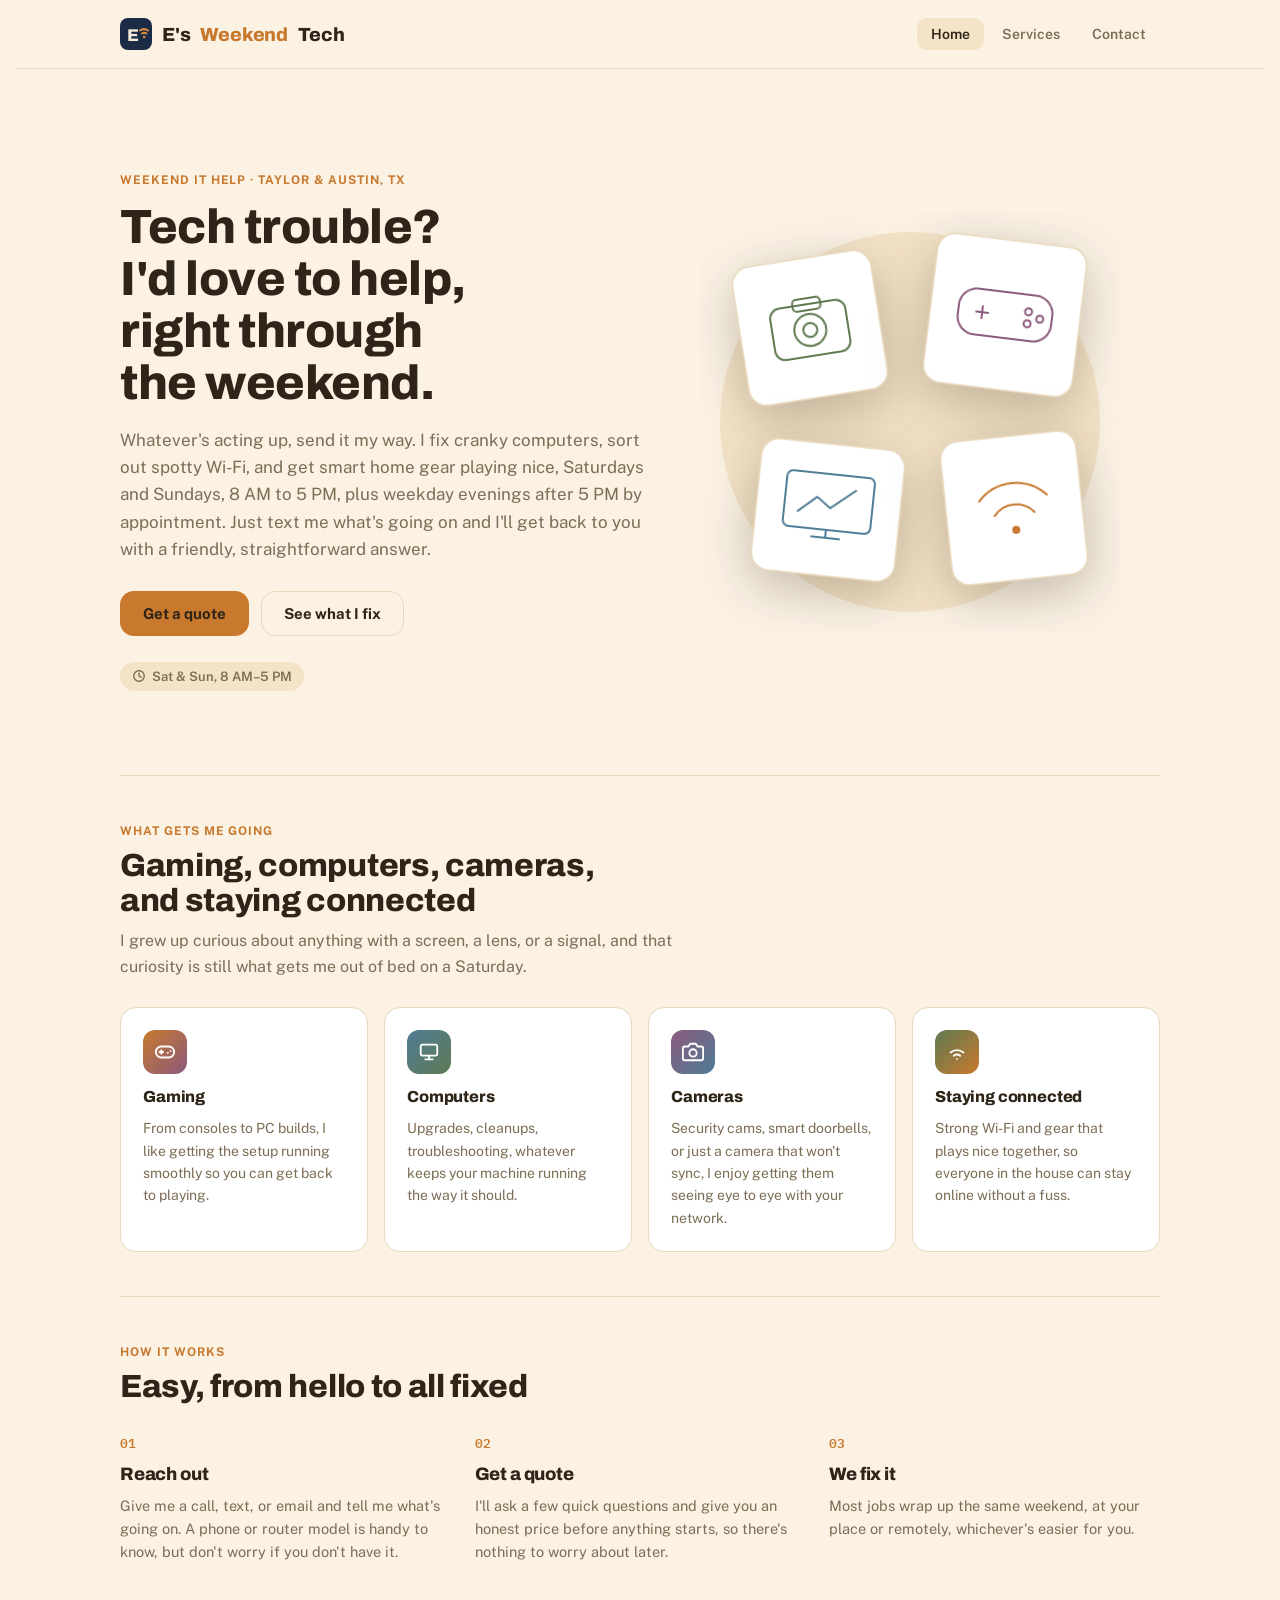
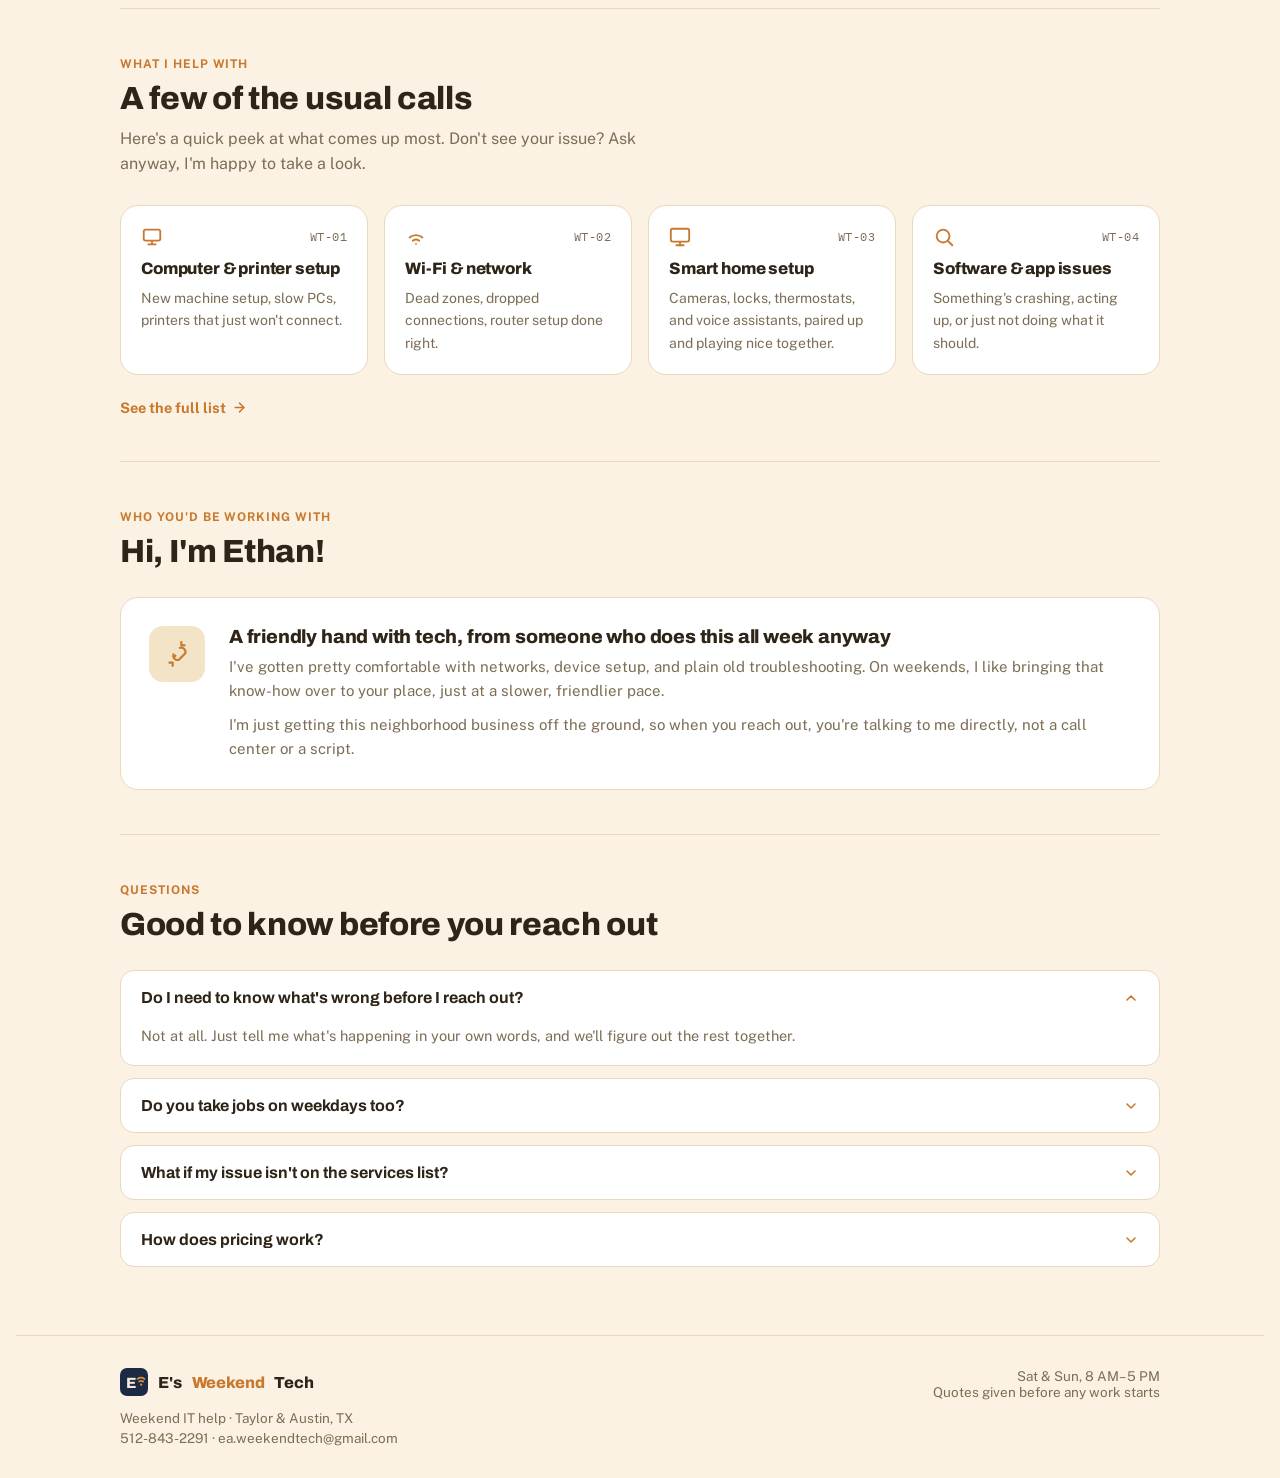
==== index.html @ 9cf2a17d "Add weekday evening by-appointment hours and new clients note Co-Authored-By: Claude Sonnet 5.5 <nor" ====
<!doctype html>
<html lang="en">
<head>
<meta charset="utf-8">
<meta name="viewport" content="width=device-width, initial-scale=1">
<title>E's Weekend Tech | Friendly Weekend IT Help in Taylor &amp; Austin, TX</title>
<meta name="description" content="Friendly, weekend-only help with computers, Wi-Fi, and smart home gear around Taylor and Austin, TX. Call or text 512-843-2291.">
<link rel="stylesheet" href="https://fonts.googleapis.com/css2?family=Archivo:wght@700;800&family=Public+Sans:wght@400;500;600;700&family=IBM+Plex+Mono:wght@500;600&display=swap">
<link rel="stylesheet" href="style.css">
</head>
<body>

<header class="site">
  <div class="wrap nav-row">
    <a class="wordmark" href="index.html"><span class="logo-mark" aria-hidden="true"><svg viewBox="0 0 32 32" xmlns="http://www.w3.org/2000/svg" aria-hidden="true"><rect width="32" height="32" rx="8" fill="#1C2B45"/><text x="7" y="23" font-family="Archivo, sans-serif" font-weight="800" font-size="17" fill="#F3E9D8">E</text><path d="M20 12.5a7 7 0 0 1 8 0" stroke="#D98B3F" stroke-width="2" fill="none" stroke-linecap="round"/><path d="M22 15.5a4 4 0 0 1 4.5 0" stroke="#D98B3F" stroke-width="2" fill="none" stroke-linecap="round"/><circle cx="24.2" cy="19" r="1.3" fill="#D98B3F"/></svg></span>E's <span>Weekend</span> Tech</a>
    <nav class="links">
      <a href="index.html" aria-current="page">Home</a>
      <a href="services.html">Services</a>
      <a href="contact.html">Contact</a>
    </nav>
  </div>
</header>

<main class="wrap">

  <section>
    <div class="hero-grid">
      <div class="hero reveal is-visible">
        <div class="eyebrow">Weekend IT help &middot; Taylor &amp; Austin, TX</div>
        <h1>Tech trouble? I'd love to help, right through the weekend.</h1>
        <p class="sub">Whatever's acting up, send it my way. I fix cranky computers, sort out spotty Wi-Fi, and get smart home gear playing nice, Saturdays and Sundays, 8 AM to 5 PM, plus weekday evenings after 5 PM by appointment. Just text me what's going on and I'll get back to you with a friendly, straightforward answer.</p>
        <div class="cta-row">
          <a class="btn btn-primary" href="contact.html">Get a quote</a>
          <a class="btn btn-ghost" href="services.html">See what I fix</a>
        </div>
        <div class="badge-row">
          
          <span class="badge">
            <svg width="14" height="14" viewBox="0 0 24 24" fill="none" stroke="currentColor" stroke-width="2.4" stroke-linecap="round" stroke-linejoin="round" aria-hidden="true"><circle cx="12" cy="12" r="9"/><polyline points="12 7 12 12 15.5 14"/></svg>
            Sat &amp; Sun, 8 AM&ndash;5 PM
          </span>
        </div>
      </div>

      <div class="hero-visual reveal is-visible" aria-hidden="true">
        <svg viewBox="0 0 420 420" fill="none" xmlns="http://www.w3.org/2000/svg">
          <circle cx="210" cy="210" r="190" fill="var(--surface-2)" />

          <g class="hero-card" transform="translate(40,46) rotate(-9 70 70)">
            <rect class="plate" x="0" y="0" width="140" height="140" rx="18" />
            <g class="glyph" transform="translate(32,40)" style="stroke: var(--accent-2);">
              <rect x="0" y="6" width="76" height="52" rx="10"/>
              <rect x="24" y="0" width="28" height="12" rx="4"/>
              <circle cx="38" cy="32" r="16"/>
              <circle cx="38" cy="32" r="7"/>
            </g>
          </g>

          <g class="hero-card" transform="translate(230,28) rotate(7 75 75)">
            <rect class="plate" x="0" y="0" width="150" height="150" rx="18" />
            <g class="glyph" transform="translate(28,52)" style="stroke: var(--plum);">
              <path d="M18 0h58a18 18 0 0 1 18 18v10a18 18 0 0 1-18 18H18A18 18 0 0 1 0 28V18A18 18 0 0 1 18 0z"/>
              <line x1="18" y1="23" x2="30" y2="23"/>
              <line x1="24" y1="17" x2="24" y2="29"/>
              <circle cx="70" cy="17" r="3.5"/>
              <circle cx="70" cy="29" r="3.5"/>
              <circle cx="82" cy="23" r="3.5"/>
            </g>
          </g>

          <g class="hero-card" transform="translate(56,232) rotate(6 72 66)">
            <rect class="plate" x="0" y="0" width="144" height="132" rx="18" />
            <g class="glyph" transform="translate(28,30)" style="stroke: var(--blue);">
              <rect x="0" y="0" width="88" height="56" rx="6"/>
              <line x1="30" y1="64" x2="58" y2="64"/>
              <line x1="44" y1="56" x2="44" y2="64"/>
              <polyline points="14 40 32 24 46 34 70 14"/>
            </g>
          </g>

          <g class="hero-card" transform="translate(246,224) rotate(-6 68 72)">
            <rect class="plate" x="0" y="0" width="136" height="144" rx="18" />
            <g class="glyph" transform="translate(34,44)" style="stroke: var(--accent);">
              <path d="M0 18a46 46 0 0 1 68 0"/>
              <path d="M14 34a26 26 0 0 1 40 0"/>
              <circle cx="34" cy="50" r="4" fill="var(--accent)" stroke="none"/>
            </g>
          </g>
        </svg>
      </div>
    </div>
  </section>

  <section class="band" aria-labelledby="interests-heading">
    <div class="section-head reveal">
      <div class="eyebrow">What gets me going</div>
      <h2 id="interests-heading">Gaming, computers, cameras, and staying connected</h2>
      <p>I grew up curious about anything with a screen, a lens, or a signal, and that curiosity is still what gets me out of bed on a Saturday.</p>
    </div>
    <div class="interest-tiles reveal-group">
      <div class="interest-tile tile-gaming reveal">
        <div class="interest-icon">
          <svg viewBox="0 0 24 24" fill="none" stroke="currentColor" stroke-width="2" stroke-linecap="round" stroke-linejoin="round" aria-hidden="true"><path d="M6 12h4"/><path d="M8 10v4"/><path d="M15 13h.01"/><path d="M18 11h.01"/><rect x="2" y="6" width="20" height="12" rx="6"/></svg>
        </div>
        <h3>Gaming</h3>
        <p>From consoles to PC builds, I like getting the setup running smoothly so you can get back to playing.</p>
      </div>
      <div class="interest-tile tile-computers reveal">
        <div class="interest-icon">
          <svg viewBox="0 0 24 24" fill="none" stroke="currentColor" stroke-width="2" stroke-linecap="round" stroke-linejoin="round" aria-hidden="true"><rect x="3" y="4" width="18" height="12" rx="2"/><line x1="8" y1="20" x2="16" y2="20"/><line x1="12" y1="16" x2="12" y2="20"/></svg>
        </div>
        <h3>Computers</h3>
        <p>Upgrades, cleanups, troubleshooting, whatever keeps your machine running the way it should.</p>
      </div>
      <div class="interest-tile tile-cameras reveal">
        <div class="interest-icon">
          <svg viewBox="0 0 24 24" fill="none" stroke="currentColor" stroke-width="2" stroke-linecap="round" stroke-linejoin="round" aria-hidden="true"><path d="M23 19a2 2 0 0 1-2 2H3a2 2 0 0 1-2-2V8a2 2 0 0 1 2-2h4l2-3h6l2 3h4a2 2 0 0 1 2 2z"/><circle cx="12" cy="13" r="4"/></svg>
        </div>
        <h3>Cameras</h3>
        <p>Security cams, smart doorbells, or just a camera that won't sync, I enjoy getting them seeing eye to eye with your network.</p>
      </div>
      <div class="interest-tile tile-connected reveal">
        <div class="interest-icon">
          <svg viewBox="0 0 24 24" fill="none" stroke="currentColor" stroke-width="2" stroke-linecap="round" stroke-linejoin="round" aria-hidden="true"><path d="M5 12.5a11 11 0 0 1 14 0"/><path d="M8.5 16a6 6 0 0 1 7 0"/><line x1="12" y1="19.5" x2="12" y2="19.51"/></svg>
        </div>
        <h3>Staying connected</h3>
        <p>Strong Wi-Fi and gear that plays nice together, so everyone in the house can stay online without a fuss.</p>
      </div>
    </div>
  </section>

  <section class="band" aria-labelledby="how-heading">
    <div class="section-head reveal">
      <div class="eyebrow">How it works</div>
      <h2 id="how-heading">Easy, from hello to all fixed</h2>
    </div>
    <div class="steps reveal-group">
      <div class="step reveal">
        <div class="num">01</div>
        <h3>Reach out</h3>
        <p>Give me a call, text, or email and tell me what's going on. A phone or router model is handy to know, but don't worry if you don't have it.</p>
      </div>
      <div class="step reveal">
        <div class="num">02</div>
        <h3>Get a quote</h3>
        <p>I'll ask a few quick questions and give you an honest price before anything starts, so there's nothing to worry about later.</p>
      </div>
      <div class="step reveal">
        <div class="num">03</div>
        <h3>We fix it</h3>
        <p>Most jobs wrap up the same weekend, at your place or remotely, whichever's easier for you.</p>
      </div>
    </div>
  </section>

  <section class="band" aria-labelledby="preview-heading">
    <div class="section-head reveal">
      <div class="eyebrow">What I help with</div>
      <h2 id="preview-heading">A few of the usual calls</h2>
      <p>Here's a quick peek at what comes up most. Don't see your issue? Ask anyway, I'm happy to take a look.</p>
    </div>
    <div class="cards reveal-group">
      <div class="card reveal">
        <div class="ticket"><svg width="22" height="22" viewBox="0 0 24 24" fill="none" stroke="currentColor" stroke-width="2" stroke-linecap="round" stroke-linejoin="round" aria-hidden="true"><rect x="3" y="4" width="18" height="12" rx="2"/><line x1="8" y1="20" x2="16" y2="20"/><line x1="12" y1="16" x2="12" y2="20"/></svg><span class="code mono">WT-01</span></div>
        <h3>Computer &amp; printer setup</h3>
        <p>New machine setup, slow PCs, printers that just won't connect.</p>
      </div>
      <div class="card reveal">
        <div class="ticket"><svg width="22" height="22" viewBox="0 0 24 24" fill="none" stroke="currentColor" stroke-width="2" stroke-linecap="round" stroke-linejoin="round" aria-hidden="true"><path d="M5 12.5a11 11 0 0 1 14 0"/><path d="M8.5 16a6 6 0 0 1 7 0"/><line x1="12" y1="19.5" x2="12" y2="19.51"/></svg><span class="code mono">WT-02</span></div>
        <h3>Wi-Fi &amp; network</h3>
        <p>Dead zones, dropped connections, router setup done right.</p>
      </div>
      <div class="card reveal">
        <div class="ticket"><svg width="22" height="22" viewBox="0 0 24 24" fill="none" stroke="currentColor" stroke-width="2" stroke-linecap="round" stroke-linejoin="round" aria-hidden="true"><rect x="2" y="3" width="20" height="14" rx="2"/><line x1="8" y1="21" x2="16" y2="21"/><line x1="12" y1="17" x2="12" y2="21"/></svg><span class="code mono">WT-03</span></div>
        <h3>Smart home setup</h3>
        <p>Cameras, locks, thermostats, and voice assistants, paired up and playing nice together.</p>
      </div>
      <div class="card reveal">
        <div class="ticket"><svg width="22" height="22" viewBox="0 0 24 24" fill="none" stroke="currentColor" stroke-width="2" stroke-linecap="round" stroke-linejoin="round" aria-hidden="true"><circle cx="11" cy="11" r="7"/><line x1="21" y1="21" x2="16.65" y2="16.65"/></svg><span class="code mono">WT-04</span></div>
        <h3>Software &amp; app issues</h3>
        <p>Something's crashing, acting up, or just not doing what it should.</p>
      </div>
    </div>
    <a class="inline-link" href="services.html">
      See the full list
      <svg width="15" height="15" viewBox="0 0 24 24" fill="none" stroke="currentColor" stroke-width="2.4" stroke-linecap="round" stroke-linejoin="round" aria-hidden="true"><line x1="5" y1="12" x2="19" y2="12"/><polyline points="12 5 19 12 12 19"/></svg>
    </a>
  </section>

  <section class="band" aria-labelledby="about-heading">
    <div class="section-head reveal">
      <div class="eyebrow">Who you'd be working with</div>
      <h2 id="about-heading">Hi, I'm Ethan!</h2>
    </div>
    <div class="about reveal">
      <div class="about-mark">
        <svg width="26" height="26" viewBox="0 0 24 24" fill="none" stroke="currentColor" stroke-width="2" stroke-linecap="round" stroke-linejoin="round" aria-hidden="true"><path d="M14.7 6.3a4 4 0 0 1 5 5l-6 6a4 4 0 0 1-5-5"/><path d="m9 15 1.5-1.5"/><path d="M19 4h-3V1"/><path d="M5 20h3v3"/></svg>
      </div>
      <div class="about-body">
        <h3>A friendly hand with tech, from someone who does this all week anyway</h3>
        <p>I've gotten pretty comfortable with networks, device setup, and plain old troubleshooting. On weekends, I like bringing that know-how over to your place, just at a slower, friendlier pace.</p>
        <p>I'm just getting this neighborhood business off the ground, so when you reach out, you're talking to me directly, not a call center or a script.</p>
      </div>
    </div>
  </section>

  <section class="band" aria-labelledby="faq-heading">
    <div class="section-head reveal">
      <div class="eyebrow">Questions</div>
      <h2 id="faq-heading">Good to know before you reach out</h2>
    </div>
    <div class="faq-list reveal reveal-group">
      <div class="faq-item" data-open="true">
        <button class="faq-q" type="button" aria-expanded="true">
          Do I need to know what's wrong before I reach out?
          <svg class="chev" width="16" height="16" viewBox="0 0 24 24" fill="none" stroke="currentColor" stroke-width="2.4" stroke-linecap="round" stroke-linejoin="round" aria-hidden="true"><polyline points="6 9 12 15 18 9"/></svg>
        </button>
        <div class="faq-a-wrap"><div class="faq-a-inner"><p class="faq-a">Not at all. Just tell me what's happening in your own words, and we'll figure out the rest together.</p></div></div>
      </div>
      <div class="faq-item" data-open="false">
        <button class="faq-q" type="button" aria-expanded="false">
          Do you take jobs on weekdays too?
          <svg class="chev" width="16" height="16" viewBox="0 0 24 24" fill="none" stroke="currentColor" stroke-width="2.4" stroke-linecap="round" stroke-linejoin="round" aria-hidden="true"><polyline points="6 9 12 15 18 9"/></svg>
        </button>
        <div class="faq-a-wrap"><div class="faq-a-inner"><p class="faq-a">Right now this is a side thing alongside my day job. I'm open Saturdays and Sundays, 8 AM to 5 PM, and Monday through Friday after 5 PM by appointment if my schedule allows. I'm also taking on new clients. Reach out any time and I'll get back to you as soon as I can.</p></div></div>
      </div>
      <div class="faq-item" data-open="false">
        <button class="faq-q" type="button" aria-expanded="false">
          What if my issue isn't on the services list?
          <svg class="chev" width="16" height="16" viewBox="0 0 24 24" fill="none" stroke="currentColor" stroke-width="2.4" stroke-linecap="round" stroke-linejoin="round" aria-hidden="true"><polyline points="6 9 12 15 18 9"/></svg>
        </button>
        <div class="faq-a-wrap"><div class="faq-a-inner"><p class="faq-a">Ask anyway. There's a good chance I can still help, or at least point you toward someone who can.</p></div></div>
      </div>
      <div class="faq-item" data-open="false">
        <button class="faq-q" type="button" aria-expanded="false">
          How does pricing work?
          <svg class="chev" width="16" height="16" viewBox="0 0 24 24" fill="none" stroke="currentColor" stroke-width="2.4" stroke-linecap="round" stroke-linejoin="round" aria-hidden="true"><polyline points="6 9 12 15 18 9"/></svg>
        </button>
        <div class="faq-a-wrap"><div class="faq-a-inner"><p class="faq-a">You'll always get a clear, honest quote before any work begins, so there's never a surprise on the bill.</p></div></div>
      </div>
    </div>
  </section>

</main>

<footer class="site">
  <div class="wrap foot-row">
    <div>
      <div class="wordmark"><span class="logo-mark" aria-hidden="true"><svg viewBox="0 0 32 32" xmlns="http://www.w3.org/2000/svg" aria-hidden="true"><rect width="32" height="32" rx="8" fill="#1C2B45"/><text x="7" y="23" font-family="Archivo, sans-serif" font-weight="800" font-size="17" fill="#F3E9D8">E</text><path d="M20 12.5a7 7 0 0 1 8 0" stroke="#D98B3F" stroke-width="2" fill="none" stroke-linecap="round"/><path d="M22 15.5a4 4 0 0 1 4.5 0" stroke="#D98B3F" stroke-width="2" fill="none" stroke-linecap="round"/><circle cx="24.2" cy="19" r="1.3" fill="#D98B3F"/></svg></span>E's <span>Weekend</span> Tech</div>
      <div class="foot-meta">
        <span>Weekend IT help &middot; Taylor &amp; Austin, TX</span>
        <span>512-843-2291 &middot; ea.weekendtech@gmail.com</span>
      </div>
    </div>
    <div class="foot-right">
      Sat &amp; Sun, 8 AM&ndash;5 PM<br>
      Quotes given before any work starts
    </div>
  </div>
</footer>

<script src="script.js"></script>
<!-- Cloudflare Web Analytics --><script type='module' src='https://static.cloudflareinsights.com/beacon.min.js' data-cf-beacon='{"token": "11fca258c5e24e06b37fb47d9a903320"}'></script><!-- End Cloudflare Web Analytics -->
</body>
</html>
---- style.css ----
/*
  Design plan
  Layout: work-order layout, content reads like a technician's job
  sheet: ticket-coded service cards, numbered steps, checklist marks.
*/
:root {
  --bg: #FBF2E4;
  --surface: #FFFFFF;
  --surface-2: #F3E3C7;
  --ink: #2E2417;
  --muted: #7C6D55;
  --accent: #C8792E;
  --accent-ink: #2E2417;
  --accent-2: #5F7A52;
  --line: #E9D9BC;
  --blue: #4F7C96;
  --plum: #8B5A7C;
  color-scheme: light;
}
@media (prefers-color-scheme: dark) {
  :root:not([data-theme="light"]) {
    --bg: #221B12;
    --surface: #2B2217;
    --surface-2: #392D1C;
    --ink: #F3E9D8;
    --muted: #BDAB8A;
    --accent: #E0A454;
    --accent-ink: #241B0E;
    --accent-2: #93B57F;
    --line: #40331F;
    --blue: #7FB2CC;
    --plum: #C488AF;
    color-scheme: dark;
  }
}
:root[data-theme="dark"] {
  --bg: #221B12;
  --surface: #2B2217;
  --surface-2: #392D1C;
  --ink: #F3E9D8;
  --muted: #BDAB8A;
  --accent: #E0A454;
  --accent-ink: #241B0E;
  --accent-2: #93B57F;
  --line: #40331F;
  --blue: #7FB2CC;
  --plum: #C488AF;
  color-scheme: dark;
}

* { box-sizing: border-box; }
html, body { margin: 0; padding: 0; }
html { scroll-behavior: smooth; }
@media (prefers-reduced-motion: reduce) {
  html { scroll-behavior: auto; }
  * { animation-duration: 0.01ms !important; animation-iteration-count: 1 !important; transition-duration: 0.01ms !important; scroll-behavior: auto !important; }
}
body {
  background: var(--bg);
  color: var(--ink);
  font-family: 'Public Sans', system-ui, -apple-system, sans-serif;
  padding-left: max(16px, env(safe-area-inset-left, 0px));
  padding-right: max(16px, env(safe-area-inset-right, 0px));
}
h1, h2, h3 { font-family: 'Archivo', system-ui, sans-serif; font-weight: 800; letter-spacing: -0.01em; text-wrap: balance; margin: 0; }
.mono { font-family: 'IBM Plex Mono', ui-monospace, monospace; }
a { color: var(--accent); }
p { line-height: 1.6; color: var(--muted); margin: 0; }
img { max-width: 100%; }
.wrap { max-width: 1040px; margin: 0 auto; }
button { font-family: inherit; cursor: pointer; }

/* scroll-reveal */
.reveal {
  opacity: 0;
  transform: translateY(18px);
  transition: opacity 0.6s ease, transform 0.6s ease;
}
.reveal.is-visible { opacity: 1; transform: translateY(0); }
.reveal-group .reveal:nth-child(1) { transition-delay: 0.03s; }
.reveal-group .reveal:nth-child(2) { transition-delay: 0.11s; }
.reveal-group .reveal:nth-child(3) { transition-delay: 0.19s; }
.reveal-group .reveal:nth-child(4) { transition-delay: 0.27s; }
.reveal-group .reveal:nth-child(5) { transition-delay: 0.35s; }

/* header */
header.site {
  position: sticky;
  top: 0;
  z-index: 10;
  background: var(--bg);
  border-bottom: 1px solid var(--line);
}
.nav-row {
  display: flex;
  align-items: center;
  justify-content: space-between;
  gap: 16px;
  flex-wrap: wrap;
  padding-block: 18px;
}
.wordmark { font-family: 'Archivo', sans-serif; font-weight: 800; font-size: 19px; letter-spacing: -0.01em; text-decoration: none; color: var(--ink); transition: color 0.2s ease, transform 0.2s ease; display: inline-flex; align-items: center; gap: 10px; }
.wordmark span { color: var(--accent); }
.wordmark:hover { transform: translateY(-1px); }
.logo-mark { width: 32px; height: 32px; border-radius: 8px; flex-shrink: 0; display: flex; align-items: center; justify-content: center; }
.logo-mark svg { width: 100%; height: 100%; display: block; }
.foot-row .logo-mark { width: 28px; height: 28px; }
nav.links { display: flex; gap: 4px; flex-wrap: wrap; }
nav.links a {
  position: relative;
  text-decoration: none;
  color: var(--muted);
  font-weight: 600;
  font-size: 14px;
  padding: 8px 14px;
  border-radius: 10px;
  transition: color 0.2s ease, background 0.2s ease;
}
nav.links a[aria-current="page"] { color: var(--ink); background: var(--surface-2); }
nav.links a:hover { color: var(--ink); background: var(--surface-2); }

/* hero */
.eyebrow {
  display: inline-flex;
  align-items: center;
  gap: 8px;
  font-size: 12px;
  font-weight: 700;
  letter-spacing: 0.08em;
  text-transform: uppercase;
  color: var(--accent);
  padding-bottom: 14px;
}
.hero { padding-block: 56px 40px; }
.hero h1 { font-size: clamp(32px, 5vw, 48px); max-width: 16ch; }
.hero .sub { margin-top: 18px; max-width: 54ch; font-size: 17px; }
.cta-row { display: flex; gap: 12px; flex-wrap: wrap; margin-top: 28px; }
.btn {
  display: inline-flex;
  align-items: center;
  gap: 8px;
  font-weight: 700;
  font-size: 15px;
  padding: 13px 22px;
  border-radius: 14px;
  text-decoration: none;
  border: 1px solid transparent;
  transition: transform 0.2s ease, box-shadow 0.2s ease, background 0.2s ease, border-color 0.2s ease;
}
.btn svg { transition: transform 0.2s ease; }
.btn:hover { transform: translateY(-2px); }
.btn:active { transform: translateY(0); }
.btn-primary { background: var(--accent); color: var(--accent-ink); }
.btn-primary:hover { box-shadow: 0 10px 24px -10px color-mix(in srgb, var(--accent) 65%, transparent); }
.btn-ghost { background: transparent; color: var(--ink); border-color: var(--line); }
.btn-ghost:hover { border-color: var(--accent); background: var(--surface-2); }
.btn:hover svg { transform: translateX(3px); }
.badge-row { display: flex; gap: 10px; flex-wrap: wrap; margin-top: 26px; }
.badge {
  display: inline-flex;
  align-items: center;
  gap: 6px;
  font-size: 13px;
  font-weight: 600;
  color: var(--muted);
  background: var(--surface-2);
  padding: 7px 12px;
  border-radius: 999px;
  transition: transform 0.2s ease;
}
.badge:hover { transform: translateY(-1px); }
.badge svg { animation: badge-pop 2.6s ease-in-out infinite; }
.badge:nth-child(2) svg { animation-delay: 0.3s; }
@keyframes badge-pop {
  0%, 100% { transform: scale(1); }
  50% { transform: scale(1.12); }
}

/* sections */
section { padding-block: 44px; }
section.band { border-top: 1px solid var(--line); }
.section-head { max-width: 56ch; margin-bottom: 28px; }
.section-head .eyebrow { padding-bottom: 10px; }
.section-head h2 { font-size: clamp(24px, 3.4vw, 32px); }
.section-head p { margin-top: 10px; }

/* steps */
.steps { display: grid; grid-template-columns: repeat(3, minmax(0, 1fr)); gap: 24px; }
.step { display: flex; flex-direction: column; gap: 10px; transition: transform 0.25s ease; }
.step:hover { transform: translateY(-3px); }
.step .num {
  font-family: 'IBM Plex Mono', monospace;
  font-size: 13px;
  font-weight: 600;
  color: var(--accent);
}
.step h3 { font-size: 18px; }
.step p { font-size: 14.5px; }

/* service cards */
.cards { display: grid; grid-template-columns: repeat(auto-fit, minmax(240px, 1fr)); gap: 16px; }
.card {
  background: var(--surface);
  border: 1px solid var(--line);
  border-radius: 18px;
  padding: 20px;
  display: flex;
  flex-direction: column;
  gap: 10px;
  transition: transform 0.25s ease, box-shadow 0.25s ease, border-color 0.25s ease;
}
.card:hover {
  transform: translateY(-4px);
  border-color: var(--accent);
  box-shadow: 0 16px 32px -20px color-mix(in srgb, var(--ink) 35%, transparent);
}
.card .ticket { display: flex; align-items: center; justify-content: space-between; }
.card .ticket .code { font-size: 12px; color: var(--muted); letter-spacing: 0.04em; }
.card svg { color: var(--accent); transition: transform 0.25s ease; }
.card:hover svg { transform: scale(1.12) rotate(-4deg); }
.card h3 { font-size: 16.5px; margin-top: 2px; }
.card p { font-size: 14px; }

.inline-link { display: inline-flex; align-items: center; gap: 6px; font-weight: 700; font-size: 14.5px; margin-top: 24px; text-decoration: none; transition: gap 0.2s ease; }
.inline-link svg { transition: transform 0.2s ease; }
.inline-link:hover svg { transform: translateX(4px); }

/* about */
.about {
  background: var(--surface);
  border: 1px solid var(--line);
  border-radius: 18px;
  padding: 28px;
  display: flex;
  gap: 24px;
  flex-wrap: wrap;
  align-items: flex-start;
}
.about-mark {
  width: 56px; height: 56px; border-radius: 14px;
  background: var(--surface-2); flex-shrink: 0;
  display: flex; align-items: center; justify-content: center;
  color: var(--accent);
  animation: mark-float 3.6s ease-in-out infinite;
}
@keyframes mark-float {
  0%, 100% { transform: translateY(0) rotate(0deg); }
  50% { transform: translateY(-4px) rotate(-6deg); }
}
.about-body { flex: 1 1 320px; min-width: 0; }
.about-body h3 { font-size: 19px; margin-bottom: 8px; }
.about-body p { font-size: 15px; }
.about-body p + p { margin-top: 10px; }

/* services page */
.checklist { display: flex; flex-direction: column; gap: 12px; margin-top: 4px; }
.check-item {
  display: flex;
  gap: 14px;
  align-items: flex-start;
  background: var(--surface);
  border: 1px solid var(--line);
  border-radius: 14px;
  padding: 18px 20px;
  transition: transform 0.22s ease, border-color 0.22s ease, box-shadow 0.22s ease;
}
.check-item:hover {
  transform: translateX(4px);
  border-color: var(--accent);
  box-shadow: 0 12px 24px -18px color-mix(in srgb, var(--ink) 35%, transparent);
}
.check-item .check-code {
  font-family: 'IBM Plex Mono', monospace;
  font-size: 12px;
  color: var(--accent);
  background: var(--surface-2);
  border-radius: 7px;
  padding: 3px 7px;
  flex-shrink: 0;
  margin-top: 2px;
}
.check-item h3 { font-size: 16.5px; }
.check-item p { font-size: 14.5px; margin-top: 4px; }

.pricing-note {
  margin-top: 32px;
  border: 1px dashed var(--line);
  border-radius: 18px;
  padding: 22px 24px;
  display: flex;
  gap: 16px;
}
.pricing-note svg { color: var(--accent-2); flex-shrink: 0; margin-top: 2px; }
.pricing-note h3 { font-size: 16px; margin-bottom: 6px; }
.pricing-note p { font-size: 14.5px; }

/* contact page */
.contact-grid { display: grid; grid-template-columns: minmax(0, 1fr) minmax(0, 1.2fr); gap: 32px; align-items: start; }
@media (max-width: 760px) { .contact-grid { grid-template-columns: 1fr; } .steps { grid-template-columns: 1fr; } }

.touch { display: flex; flex-direction: column; gap: 14px; }
.touch-row {
  display: flex;
  align-items: center;
  gap: 14px;
  background: var(--surface);
  border: 1px solid var(--line);
  border-radius: 18px;
  padding: 16px 18px;
  transition: transform 0.22s ease, border-color 0.22s ease, box-shadow 0.22s ease;
}
.touch-row:hover {
  transform: translateY(-2px);
  border-color: var(--accent);
  box-shadow: 0 12px 24px -18px color-mix(in srgb, var(--ink) 35%, transparent);
}
.touch-row svg { color: var(--accent); flex-shrink: 0; }
.touch-row .label { font-size: 12.5px; color: var(--muted); font-weight: 600; text-transform: uppercase; letter-spacing: 0.04em; }
.touch-row .value { font-size: 16px; font-weight: 700; word-break: break-word; }
.copy-btn {
  margin-left: auto;
  border: 1px solid var(--line);
  background: transparent;
  color: var(--muted);
  font-size: 12.5px;
  font-weight: 700;
  padding: 7px 10px;
  border-radius: 9px;
  flex-shrink: 0;
}
.copy-btn { transition: color 0.2s ease, border-color 0.2s ease, transform 0.2s ease; }
.copy-btn:hover { color: var(--ink); border-color: var(--accent); transform: translateY(-1px); }

/* faq accordion */
.faq-list { display: flex; flex-direction: column; gap: 12px; margin-top: 4px; }
.faq-item {
  background: var(--surface);
  border: 1px solid var(--line);
  border-radius: 14px;
  overflow: hidden;
  transition: border-color 0.22s ease;
}
.faq-item:hover { border-color: var(--accent); }
.faq-q {
  width: 100%;
  display: flex;
  align-items: center;
  justify-content: space-between;
  gap: 14px;
  background: transparent;
  border: none;
  text-align: left;
  font-family: 'Archivo', sans-serif;
  font-weight: 700;
  font-size: 16px;
  color: var(--ink);
  padding: 18px 20px;
}
.faq-q .chev { color: var(--accent); flex-shrink: 0; transition: transform 0.28s ease; }
.faq-item[data-open="true"] .chev { transform: rotate(180deg); }
.faq-a-wrap {
  display: grid;
  grid-template-rows: 0fr;
  transition: grid-template-rows 0.3s ease;
}
.faq-item[data-open="true"] .faq-a-wrap { grid-template-rows: 1fr; }
.faq-a-inner { overflow: hidden; }
.faq-a { padding: 0 20px 18px; font-size: 14.5px; }

form.quote {
  background: var(--surface);
  border: 1px solid var(--line);
  border-radius: 14px;
  padding: 24px;
  display: flex;
  flex-direction: column;
  gap: 16px;
}
.field { display: flex; flex-direction: column; gap: 6px; }
.field label { font-size: 13px; font-weight: 700; color: var(--ink); }
.field input, .field select, .field textarea {
  font-family: inherit;
  font-size: 15px;
  padding: 11px 12px;
  border-radius: 10px;
  border: 1px solid var(--line);
  background: var(--bg);
  color: var(--ink);
  transition: border-color 0.2s ease, box-shadow 0.2s ease;
}
.field input:focus, .field select:focus, .field textarea:focus {
  outline: none;
  border-color: var(--accent);
  box-shadow: 0 0 0 3px color-mix(in srgb, var(--accent) 22%, transparent);
}
.field textarea { min-height: 92px; resize: vertical; }
.two-col { display: grid; grid-template-columns: 1fr 1fr; gap: 16px; }
@media (max-width: 480px) { .two-col { grid-template-columns: 1fr; } }
.quote-submit { align-self: flex-start; }

.confirm {
  background: var(--surface);
  border: 1px solid var(--accent-2);
  border-radius: 18px;
  padding: 24px;
  margin-top: 16px;
  display: none;
  flex-direction: column;
  gap: 16px;
  opacity: 0;
  transform: translateY(10px);
  transition: opacity 0.4s ease, transform 0.4s ease;
}
.confirm.show { display: flex; }
.confirm.show.in { opacity: 1; transform: translateY(0); }
.confirm h3 { font-size: 18px; display: flex; align-items: center; gap: 8px; }
.confirm h3 svg { color: var(--accent-2); }
.confirm-text {
  font-family: 'IBM Plex Mono', monospace;
  font-size: 13px;
  white-space: pre-wrap;
  background: var(--surface-2);
  border-radius: 12px;
  padding: 14px 16px;
  color: var(--ink);
}
.confirm-actions { display: flex; gap: 10px; flex-wrap: wrap; }

footer.site {
  border-top: 1px solid var(--line);
  padding-block: 32px max(32px, env(safe-area-inset-bottom, 0px));
  margin-top: 24px;
}
.foot-row { display: flex; justify-content: space-between; gap: 24px; flex-wrap: wrap; }
.foot-row .wordmark { font-size: 16px; }
.foot-meta { font-size: 13.5px; color: var(--muted); display: flex; flex-direction: column; gap: 4px; margin-top: 10px; }
.foot-right { font-size: 13.5px; color: var(--muted); text-align: right; }
@media (max-width: 560px) { .foot-row { flex-direction: column; } .foot-right { text-align: left; } }

/* ---- Hero visual + interest tiles ---- */
.hero-grid {
  display: grid;
  grid-template-columns: 1.08fr 0.92fr;
  gap: 40px;
  align-items: center;
}
@media (max-width: 760px) {
  .hero-grid { grid-template-columns: 1fr; }
  .hero-visual { order: -1; max-width: 360px; margin: 0 auto; }
}
.hero-visual { position: relative; width: 100%; aspect-ratio: 1 / 1; max-width: 420px; }
.hero-visual svg { width: 100%; height: 100%; display: block; }
.hero-card {
  filter: drop-shadow(0 14px 26px color-mix(in srgb, var(--ink) 28%, transparent));
}
.hero-card rect.plate { fill: var(--surface); stroke: var(--line); stroke-width: 1.5; }
.hero-card .glyph { fill: none; stroke-linecap: round; stroke-linejoin: round; stroke-width: 2; }

.interest-tiles {
  display: grid;
  grid-template-columns: repeat(auto-fit, minmax(210px, 1fr));
  gap: 16px;
}
.interest-tile {
  background: var(--surface);
  border: 1px solid var(--line);
  border-radius: 16px;
  padding: 22px;
  display: flex;
  flex-direction: column;
  gap: 12px;
  transition: transform 0.25s ease, box-shadow 0.25s ease, border-color 0.25s ease;
}
.interest-tile:hover {
  transform: translateY(-4px);
  box-shadow: 0 18px 34px -20px color-mix(in srgb, var(--ink) 35%, transparent);
  border-color: var(--accent);
}
.interest-icon {
  width: 44px;
  height: 44px;
  border-radius: 12px;
  display: flex;
  align-items: center;
  justify-content: center;
  color: #fff;
  flex-shrink: 0;
}
.interest-icon svg { width: 22px; height: 22px; }
.interest-tile.tile-gaming .interest-icon { background: linear-gradient(135deg, var(--accent), var(--plum)); }
.interest-tile.tile-computers .interest-icon { background: linear-gradient(135deg, var(--blue), var(--accent-2)); }
.interest-tile.tile-cameras .interest-icon { background: linear-gradient(135deg, var(--plum), var(--blue)); }
.interest-tile.tile-connected .interest-icon { background: linear-gradient(135deg, var(--accent-2), var(--accent)); }
.interest-tile h3 { font-size: 16px; margin-top: 2px; }
.interest-tile p { font-size: 14px; }
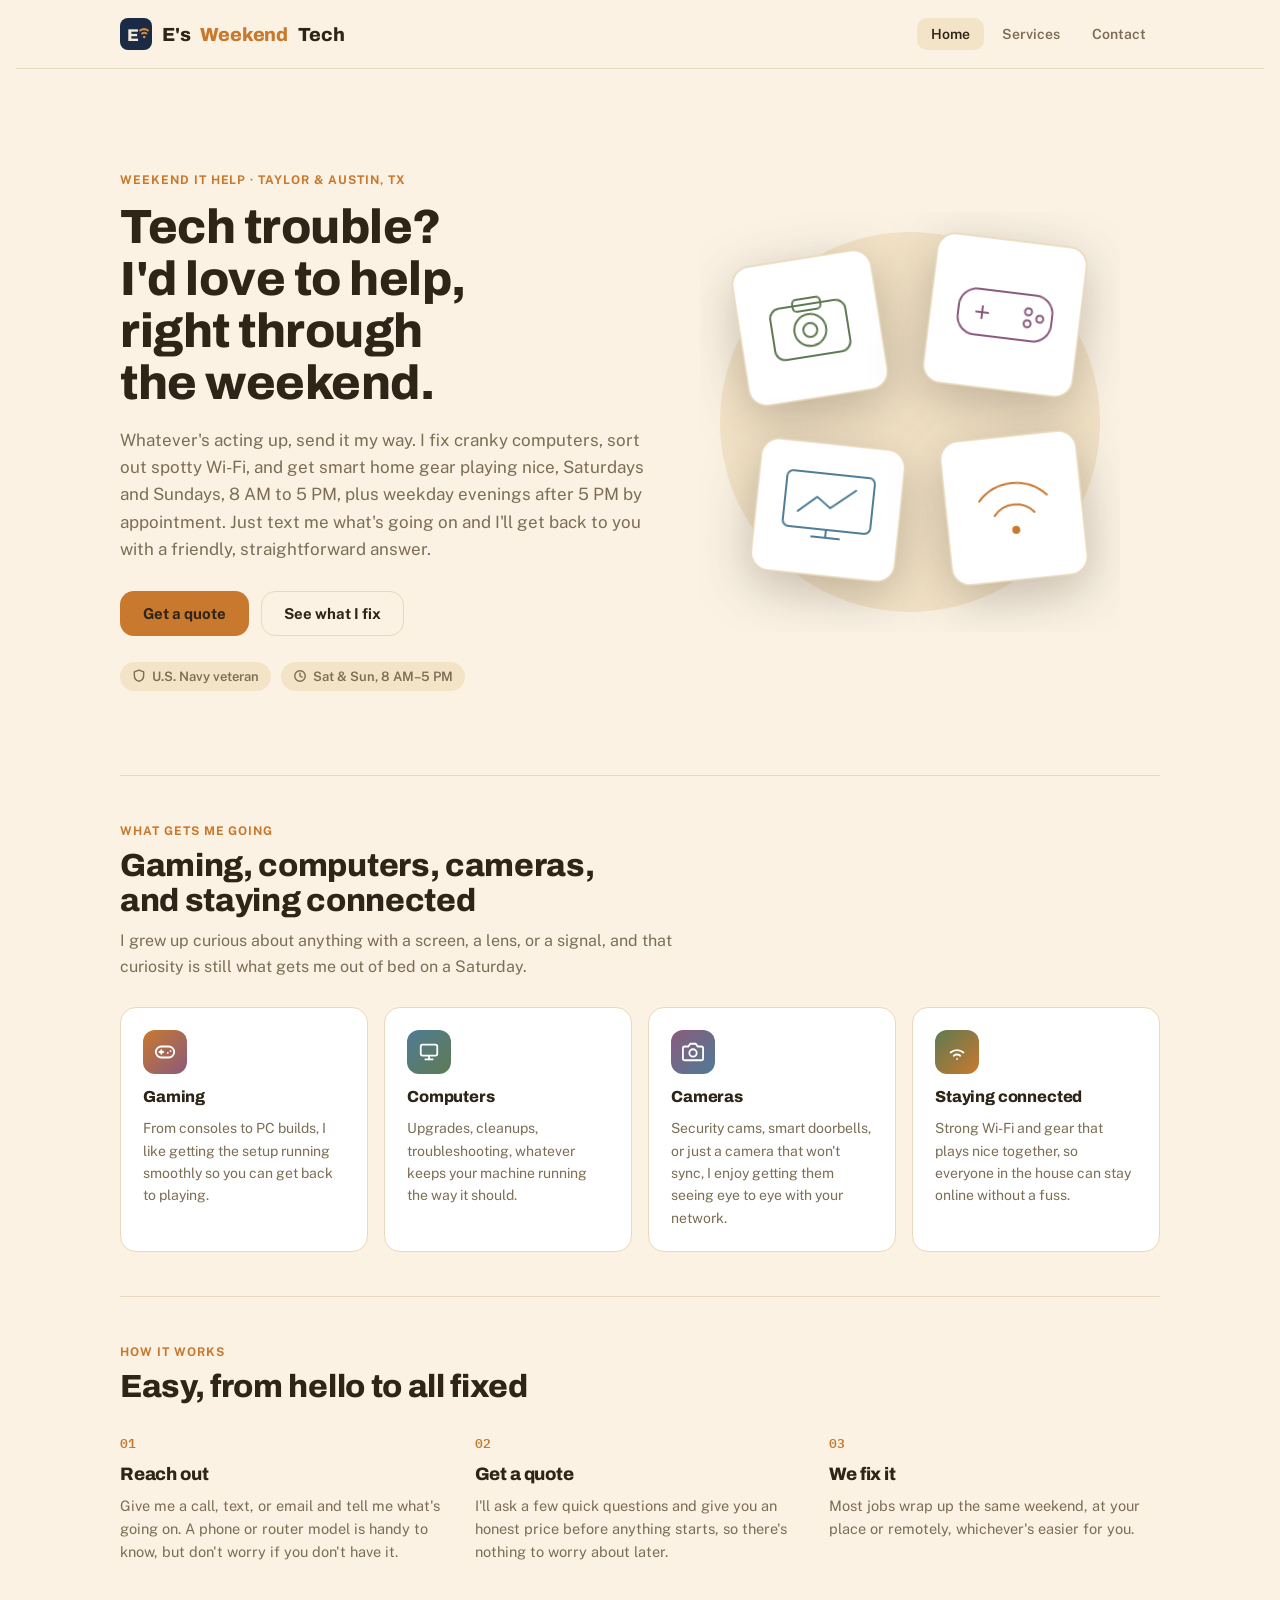
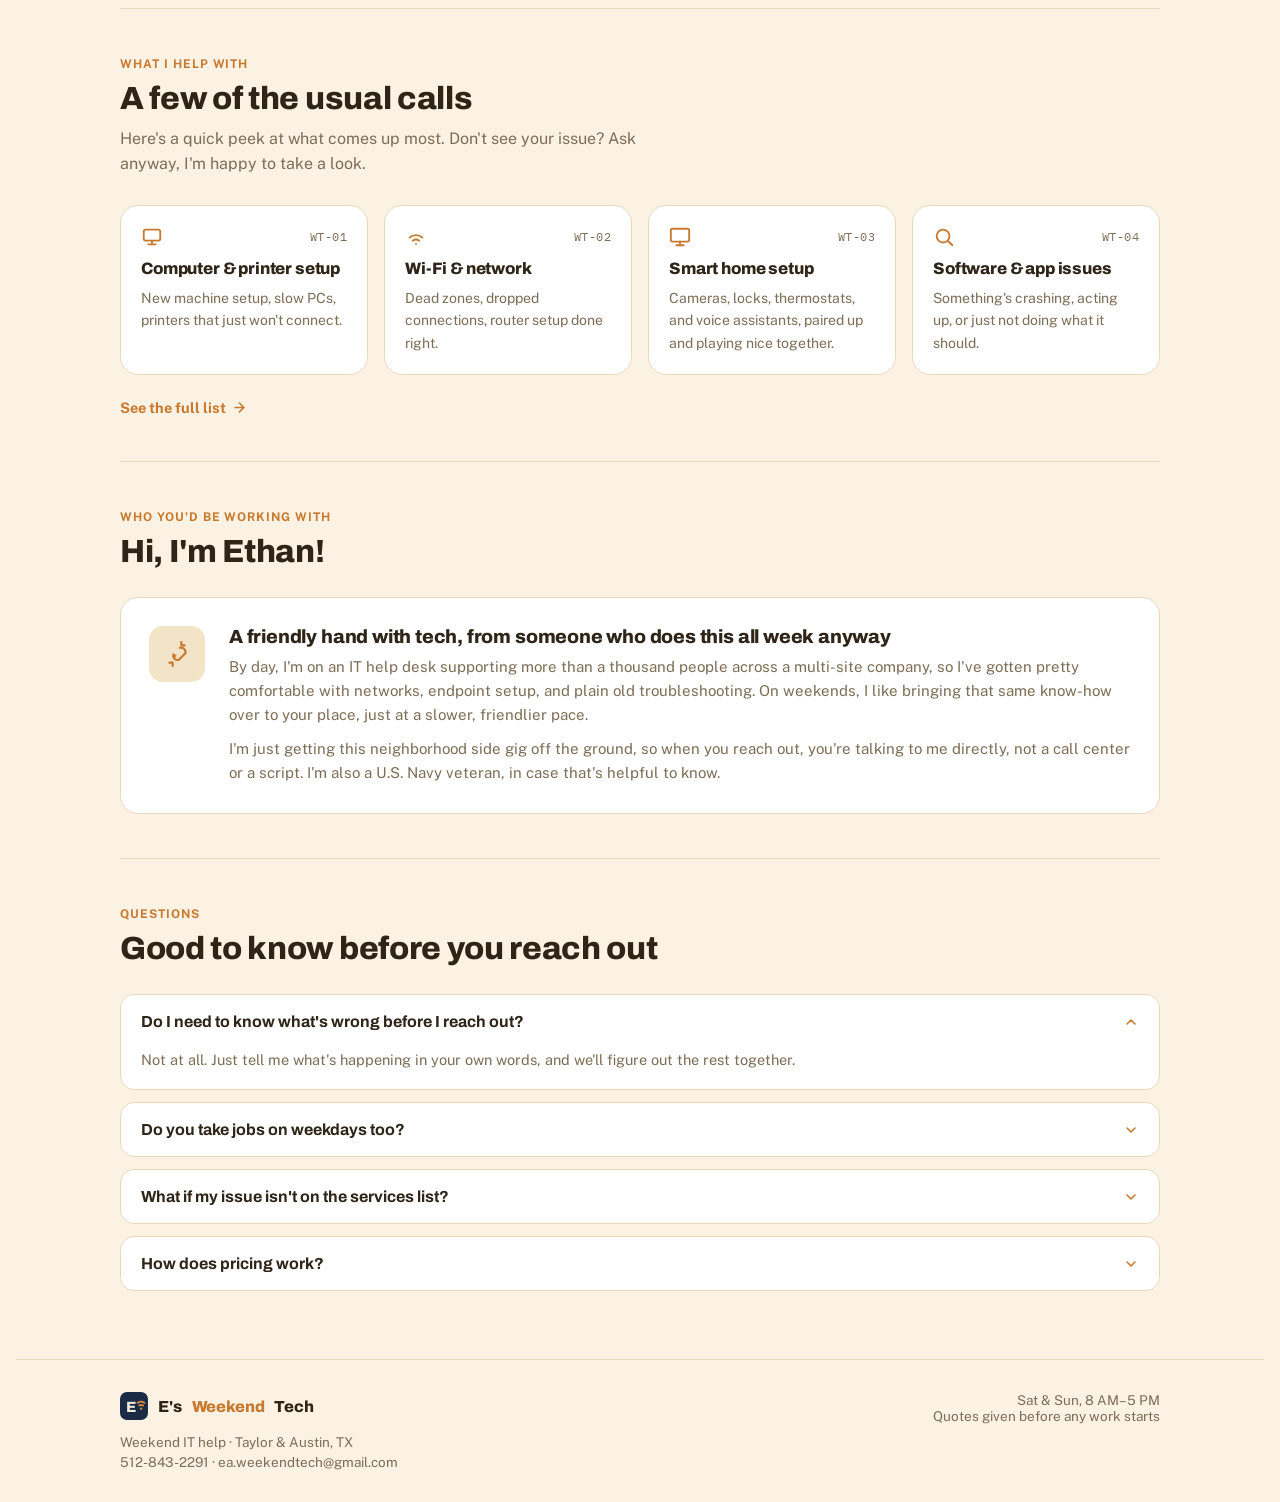
==== commit bb8e54d0: "Add weekday evening by-appointment hours and new clients note Co-Authored-By: Claude Sonnet 5.5 <nor" ====
--- a/index.html
+++ b/index.html
@@ -34,7 +34,10 @@
           <a class="btn btn-ghost" href="services.html">See what I fix</a>
         </div>
         <div class="badge-row">
-          
+          <span class="badge">
+            <svg width="14" height="14" viewBox="0 0 24 24" fill="none" stroke="currentColor" stroke-width="2.4" stroke-linecap="round" stroke-linejoin="round" aria-hidden="true"><path d="M12 2 4 5v6c0 5 3.4 8.7 8 10 4.6-1.3 8-5 8-10V5l-8-3z"/></svg>
+            U.S. Navy veteran
+          </span>
           <span class="badge">
             <svg width="14" height="14" viewBox="0 0 24 24" fill="none" stroke="currentColor" stroke-width="2.4" stroke-linecap="round" stroke-linejoin="round" aria-hidden="true"><circle cx="12" cy="12" r="9"/><polyline points="12 7 12 12 15.5 14"/></svg>
             Sat &amp; Sun, 8 AM&ndash;5 PM
@@ -198,8 +201,8 @@
       </div>
       <div class="about-body">
         <h3>A friendly hand with tech, from someone who does this all week anyway</h3>
-        <p>I've gotten pretty comfortable with networks, device setup, and plain old troubleshooting. On weekends, I like bringing that know-how over to your place, just at a slower, friendlier pace.</p>
-        <p>I'm just getting this neighborhood business off the ground, so when you reach out, you're talking to me directly, not a call center or a script.</p>
+        <p>By day, I'm on an IT help desk supporting more than a thousand people across a multi-site company, so I've gotten pretty comfortable with networks, endpoint setup, and plain old troubleshooting. On weekends, I like bringing that same know-how over to your place, just at a slower, friendlier pace.</p>
+        <p>I'm just getting this neighborhood side gig off the ground, so when you reach out, you're talking to me directly, not a call center or a script. I'm also a U.S. Navy veteran, in case that's helpful to know.</p>
       </div>
     </div>
   </section>
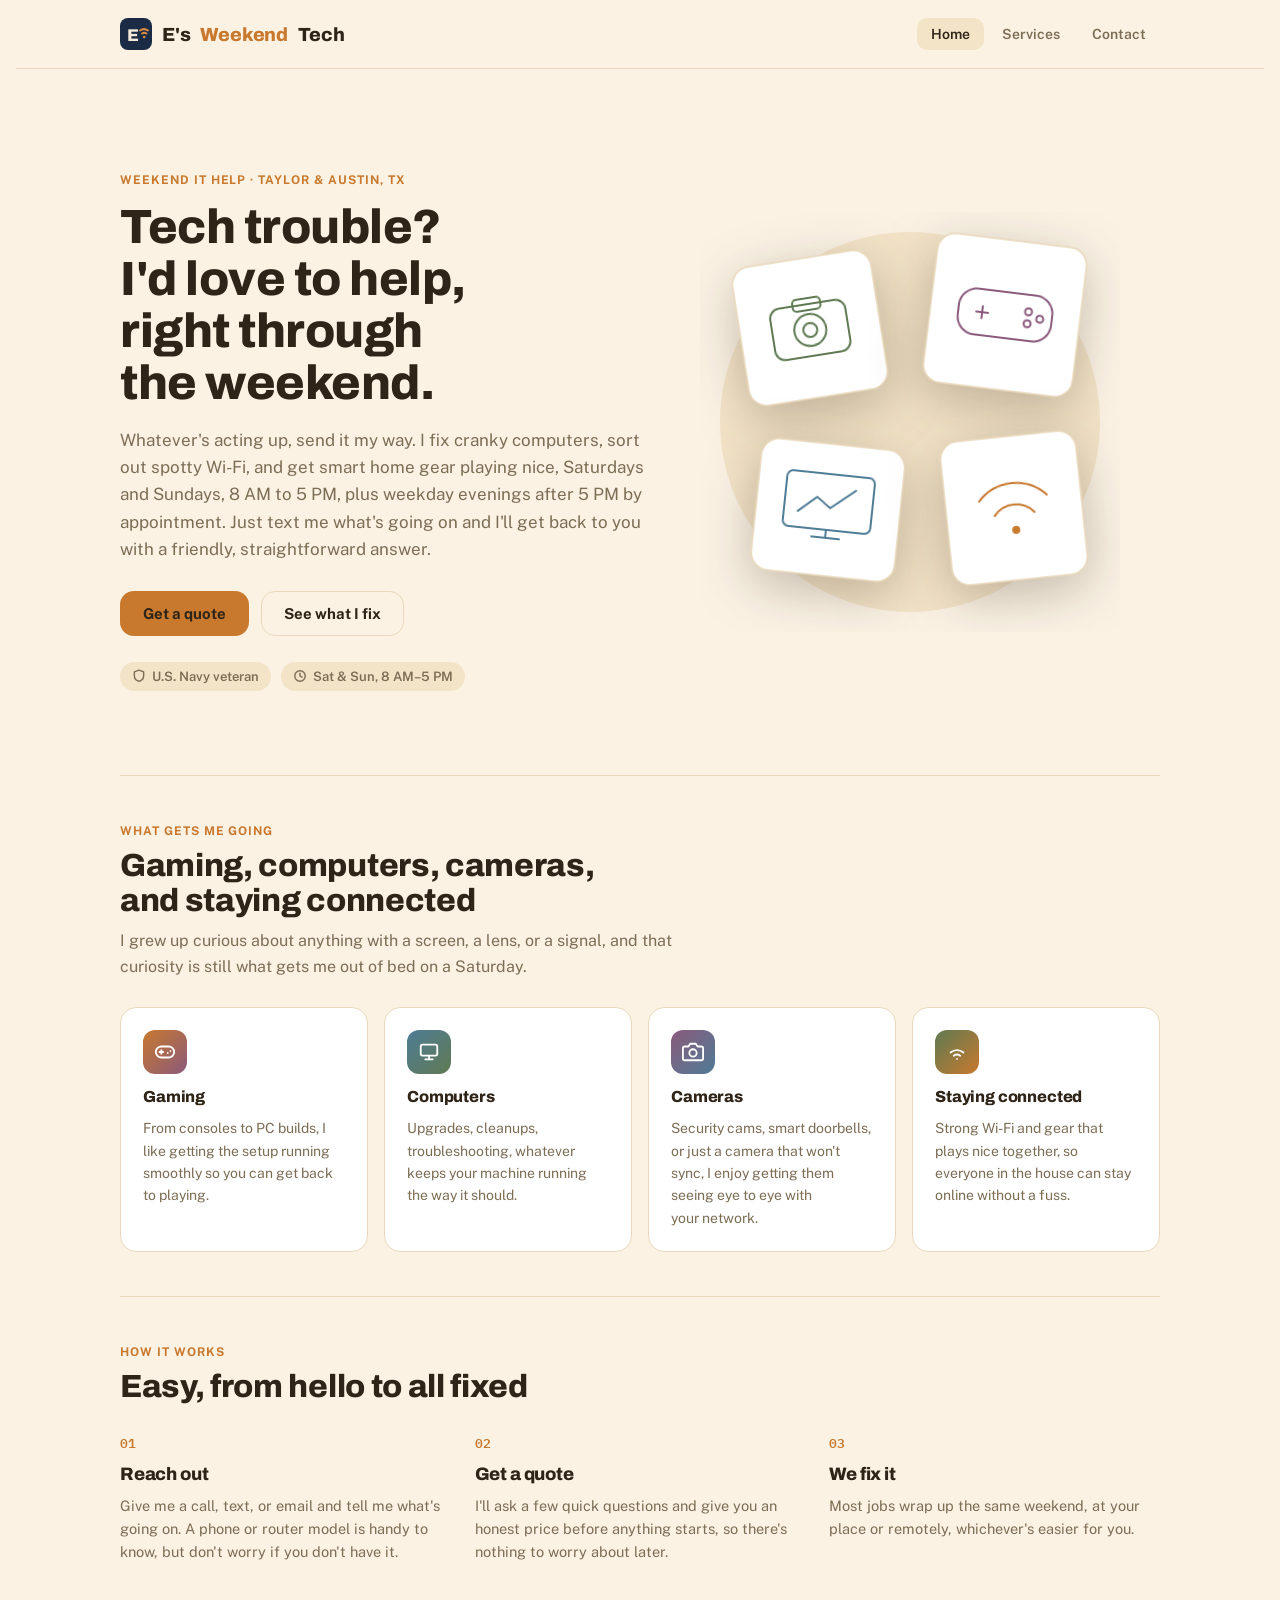
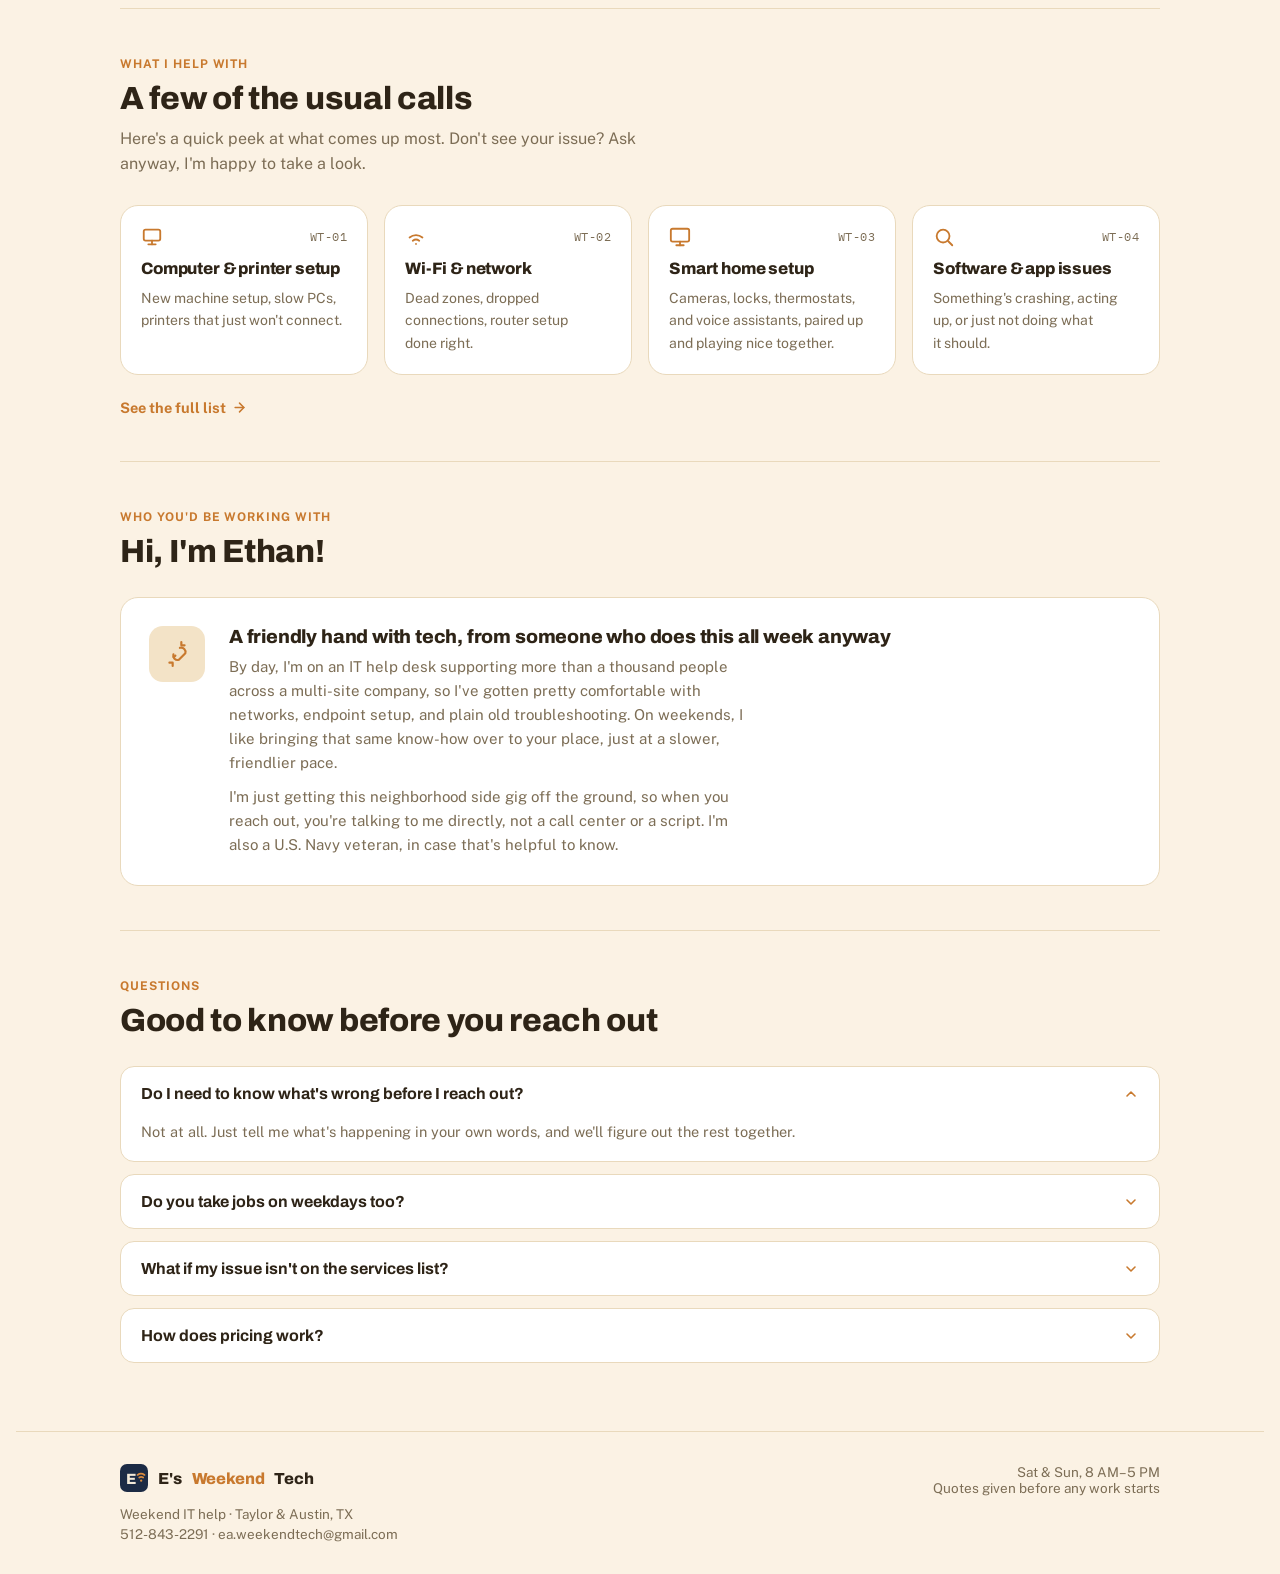
==== commit cc0fdb58: "Phone feel: gate hover to real pointers, 16px inputs, tap highlight off, viewport-fit and theme-colo" ====
--- a/index.html
+++ b/index.html
@@ -2,7 +2,9 @@
 <html lang="en">
 <head>
 <meta charset="utf-8">
-<meta name="viewport" content="width=device-width, initial-scale=1">
+<meta name="viewport" content="width=device-width, initial-scale=1, viewport-fit=cover">
+<meta name="theme-color" media="(prefers-color-scheme: light)" content="#FBF2E4">
+<meta name="theme-color" media="(prefers-color-scheme: dark)" content="#221B12">
 <title>E's Weekend Tech | Friendly Weekend IT Help in Taylor &amp; Austin, TX</title>
 <meta name="description" content="Friendly, weekend-only help with computers, Wi-Fi, and smart home gear around Taylor and Austin, TX. Call or text 512-843-2291.">
 <link rel="stylesheet" href="https://fonts.googleapis.com/css2?family=Archivo:wght@700;800&family=Public+Sans:wght@400;500;600;700&family=IBM+Plex+Mono:wght@500;600&display=swap">
--- a/style.css
+++ b/style.css
@@ -53,7 +53,21 @@
 html { scroll-behavior: smooth; }
 @media (prefers-reduced-motion: reduce) {
   html { scroll-behavior: auto; }
-  * { animation-duration: 0.01ms !important; animation-iteration-count: 1 !important; transition-duration: 0.01ms !important; scroll-behavior: auto !important; }
+  /* keep the state changes, drop the movement: sections fade in place, the FAQ answer
+     appears at once while its chevron still flips, hover lifts and loops stop */
+  .reveal { transform: none; transition: opacity 0.25s ease; }
+  .faq-a-wrap { transition: none; }
+  .badge svg, .about-mark { animation: none; }
+  :hover, :active { transform: none !important; }
+}
+/* phone feel: no grey tap flash, no double-tap delay, control labels aren't selectable */
+html { -webkit-tap-highlight-color: transparent; -webkit-text-size-adjust: 100%; }
+a, button, summary { touch-action: manipulation; }
+button, .btn, nav.links a, .faq-q { user-select: none; -webkit-user-select: none; }
+a:focus-visible, button:focus-visible, summary:focus-visible {
+  outline: 2px solid var(--ink);
+  outline-offset: 3px;
+  border-radius: 6px;
 }
 body {
   background: var(--bg);
@@ -65,7 +79,7 @@
 h1, h2, h3 { font-family: 'Archivo', system-ui, sans-serif; font-weight: 800; letter-spacing: -0.01em; text-wrap: balance; margin: 0; }
 .mono { font-family: 'IBM Plex Mono', ui-monospace, monospace; }
 a { color: var(--accent); }
-p { line-height: 1.6; color: var(--muted); margin: 0; }
+p { line-height: 1.6; color: var(--muted); margin: 0; text-wrap: pretty; }
 img { max-width: 100%; }
 .wrap { max-width: 1040px; margin: 0 auto; }
 button { font-family: inherit; cursor: pointer; }
@@ -101,7 +115,6 @@
 }
 .wordmark { font-family: 'Archivo', sans-serif; font-weight: 800; font-size: 19px; letter-spacing: -0.01em; text-decoration: none; color: var(--ink); transition: color 0.2s ease, transform 0.2s ease; display: inline-flex; align-items: center; gap: 10px; }
 .wordmark span { color: var(--accent); }
-.wordmark:hover { transform: translateY(-1px); }
 .logo-mark { width: 32px; height: 32px; border-radius: 8px; flex-shrink: 0; display: flex; align-items: center; justify-content: center; }
 .logo-mark svg { width: 100%; height: 100%; display: block; }
 .foot-row .logo-mark { width: 28px; height: 28px; }
@@ -117,7 +130,9 @@
   transition: color 0.2s ease, background 0.2s ease;
 }
 nav.links a[aria-current="page"] { color: var(--ink); background: var(--surface-2); }
-nav.links a:hover { color: var(--ink); background: var(--surface-2); }
+@media (pointer: coarse) {
+  nav.links a { display: inline-flex; align-items: center; min-height: 44px; }
+}
 
 /* hero */
 .eyebrow {
@@ -148,13 +163,9 @@
   transition: transform 0.2s ease, box-shadow 0.2s ease, background 0.2s ease, border-color 0.2s ease;
 }
 .btn svg { transition: transform 0.2s ease; }
-.btn:hover { transform: translateY(-2px); }
 .btn:active { transform: translateY(0); }
 .btn-primary { background: var(--accent); color: var(--accent-ink); }
-.btn-primary:hover { box-shadow: 0 10px 24px -10px color-mix(in srgb, var(--accent) 65%, transparent); }
 .btn-ghost { background: transparent; color: var(--ink); border-color: var(--line); }
-.btn-ghost:hover { border-color: var(--accent); background: var(--surface-2); }
-.btn:hover svg { transform: translateX(3px); }
 .badge-row { display: flex; gap: 10px; flex-wrap: wrap; margin-top: 26px; }
 .badge {
   display: inline-flex;
@@ -168,7 +179,6 @@
   border-radius: 999px;
   transition: transform 0.2s ease;
 }
-.badge:hover { transform: translateY(-1px); }
 .badge svg { animation: badge-pop 2.6s ease-in-out infinite; }
 .badge:nth-child(2) svg { animation-delay: 0.3s; }
 @keyframes badge-pop {
@@ -187,7 +197,6 @@
 /* steps */
 .steps { display: grid; grid-template-columns: repeat(3, minmax(0, 1fr)); gap: 24px; }
 .step { display: flex; flex-direction: column; gap: 10px; transition: transform 0.25s ease; }
-.step:hover { transform: translateY(-3px); }
 .step .num {
   font-family: 'IBM Plex Mono', monospace;
   font-size: 13px;
@@ -209,21 +218,14 @@
   gap: 10px;
   transition: transform 0.25s ease, box-shadow 0.25s ease, border-color 0.25s ease;
 }
-.card:hover {
-  transform: translateY(-4px);
-  border-color: var(--accent);
-  box-shadow: 0 16px 32px -20px color-mix(in srgb, var(--ink) 35%, transparent);
-}
 .card .ticket { display: flex; align-items: center; justify-content: space-between; }
 .card .ticket .code { font-size: 12px; color: var(--muted); letter-spacing: 0.04em; }
 .card svg { color: var(--accent); transition: transform 0.25s ease; }
-.card:hover svg { transform: scale(1.12) rotate(-4deg); }
 .card h3 { font-size: 16.5px; margin-top: 2px; }
 .card p { font-size: 14px; }
 
 .inline-link { display: inline-flex; align-items: center; gap: 6px; font-weight: 700; font-size: 14.5px; margin-top: 24px; text-decoration: none; transition: gap 0.2s ease; }
 .inline-link svg { transition: transform 0.2s ease; }
-.inline-link:hover svg { transform: translateX(4px); }
 
 /* about */
 .about {
@@ -249,7 +251,7 @@
 }
 .about-body { flex: 1 1 320px; min-width: 0; }
 .about-body h3 { font-size: 19px; margin-bottom: 8px; }
-.about-body p { font-size: 15px; }
+.about-body p { font-size: 15px; max-width: 58ch; }
 .about-body p + p { margin-top: 10px; }
 
 /* services page */
@@ -263,11 +265,6 @@
   border-radius: 14px;
   padding: 18px 20px;
   transition: transform 0.22s ease, border-color 0.22s ease, box-shadow 0.22s ease;
-}
-.check-item:hover {
-  transform: translateX(4px);
-  border-color: var(--accent);
-  box-shadow: 0 12px 24px -18px color-mix(in srgb, var(--ink) 35%, transparent);
 }
 .check-item .check-code {
   font-family: 'IBM Plex Mono', monospace;
@@ -309,11 +306,6 @@
   padding: 16px 18px;
   transition: transform 0.22s ease, border-color 0.22s ease, box-shadow 0.22s ease;
 }
-.touch-row:hover {
-  transform: translateY(-2px);
-  border-color: var(--accent);
-  box-shadow: 0 12px 24px -18px color-mix(in srgb, var(--ink) 35%, transparent);
-}
 .touch-row svg { color: var(--accent); flex-shrink: 0; }
 .touch-row .label { font-size: 12.5px; color: var(--muted); font-weight: 600; text-transform: uppercase; letter-spacing: 0.04em; }
 .touch-row .value { font-size: 16px; font-weight: 700; word-break: break-word; }
@@ -329,7 +321,6 @@
   flex-shrink: 0;
 }
 .copy-btn { transition: color 0.2s ease, border-color 0.2s ease, transform 0.2s ease; }
-.copy-btn:hover { color: var(--ink); border-color: var(--accent); transform: translateY(-1px); }
 
 /* faq accordion */
 .faq-list { display: flex; flex-direction: column; gap: 12px; margin-top: 4px; }
@@ -340,7 +331,6 @@
   overflow: hidden;
   transition: border-color 0.22s ease;
 }
-.faq-item:hover { border-color: var(--accent); }
 .faq-q {
   width: 100%;
   display: flex;
@@ -380,7 +370,7 @@
 .field label { font-size: 13px; font-weight: 700; color: var(--ink); }
 .field input, .field select, .field textarea {
   font-family: inherit;
-  font-size: 15px;
+  font-size: 16px; /* under 16px makes iOS Safari zoom the page on focus */
   padding: 11px 12px;
   border-radius: 10px;
   border: 1px solid var(--line);
@@ -394,6 +384,7 @@
   box-shadow: 0 0 0 3px color-mix(in srgb, var(--accent) 22%, transparent);
 }
 .field textarea { min-height: 92px; resize: vertical; }
+.field input::placeholder, .field textarea::placeholder { color: var(--muted); opacity: 1; }
 .two-col { display: grid; grid-template-columns: 1fr 1fr; gap: 16px; }
 @media (max-width: 480px) { .two-col { grid-template-columns: 1fr; } }
 .quote-submit { align-self: flex-start; }
@@ -471,11 +462,6 @@
   gap: 12px;
   transition: transform 0.25s ease, box-shadow 0.25s ease, border-color 0.25s ease;
 }
-.interest-tile:hover {
-  transform: translateY(-4px);
-  box-shadow: 0 18px 34px -20px color-mix(in srgb, var(--ink) 35%, transparent);
-  border-color: var(--accent);
-}
 .interest-icon {
   width: 44px;
   height: 44px;
@@ -493,3 +479,39 @@
 .interest-tile.tile-connected .interest-icon { background: linear-gradient(135deg, var(--accent-2), var(--accent)); }
 .interest-tile h3 { font-size: 16px; margin-top: 2px; }
 .interest-tile p { font-size: 14px; }
+
+/* hover only where a pointer can really hover, so taps on phones never leave a stuck hover state */
+@media (hover: hover) and (pointer: fine) {
+  .wordmark:hover { transform: translateY(-1px); }
+  nav.links a:hover { color: var(--ink); background: var(--surface-2); }
+  .btn:hover { transform: translateY(-2px); }
+  .btn-primary:hover { box-shadow: 0 10px 24px -10px color-mix(in srgb, var(--accent) 65%, transparent); }
+  .btn-ghost:hover { border-color: var(--accent); background: var(--surface-2); }
+  .btn:hover svg { transform: translateX(3px); }
+  .badge:hover { transform: translateY(-1px); }
+  .step:hover { transform: translateY(-3px); }
+  .card:hover {
+    transform: translateY(-4px);
+    border-color: var(--accent);
+    box-shadow: 0 16px 32px -20px color-mix(in srgb, var(--ink) 35%, transparent);
+  }
+  .card:hover svg { transform: scale(1.12) rotate(-4deg); }
+  .inline-link:hover svg { transform: translateX(4px); }
+  .check-item:hover {
+    transform: translateX(4px);
+    border-color: var(--accent);
+    box-shadow: 0 12px 24px -18px color-mix(in srgb, var(--ink) 35%, transparent);
+  }
+  .touch-row:hover {
+    transform: translateY(-2px);
+    border-color: var(--accent);
+    box-shadow: 0 12px 24px -18px color-mix(in srgb, var(--ink) 35%, transparent);
+  }
+  .copy-btn:hover { color: var(--ink); border-color: var(--accent); transform: translateY(-1px); }
+  .faq-item:hover { border-color: var(--accent); }
+  .interest-tile:hover {
+    transform: translateY(-4px);
+    box-shadow: 0 18px 34px -20px color-mix(in srgb, var(--ink) 35%, transparent);
+    border-color: var(--accent);
+  }
+}
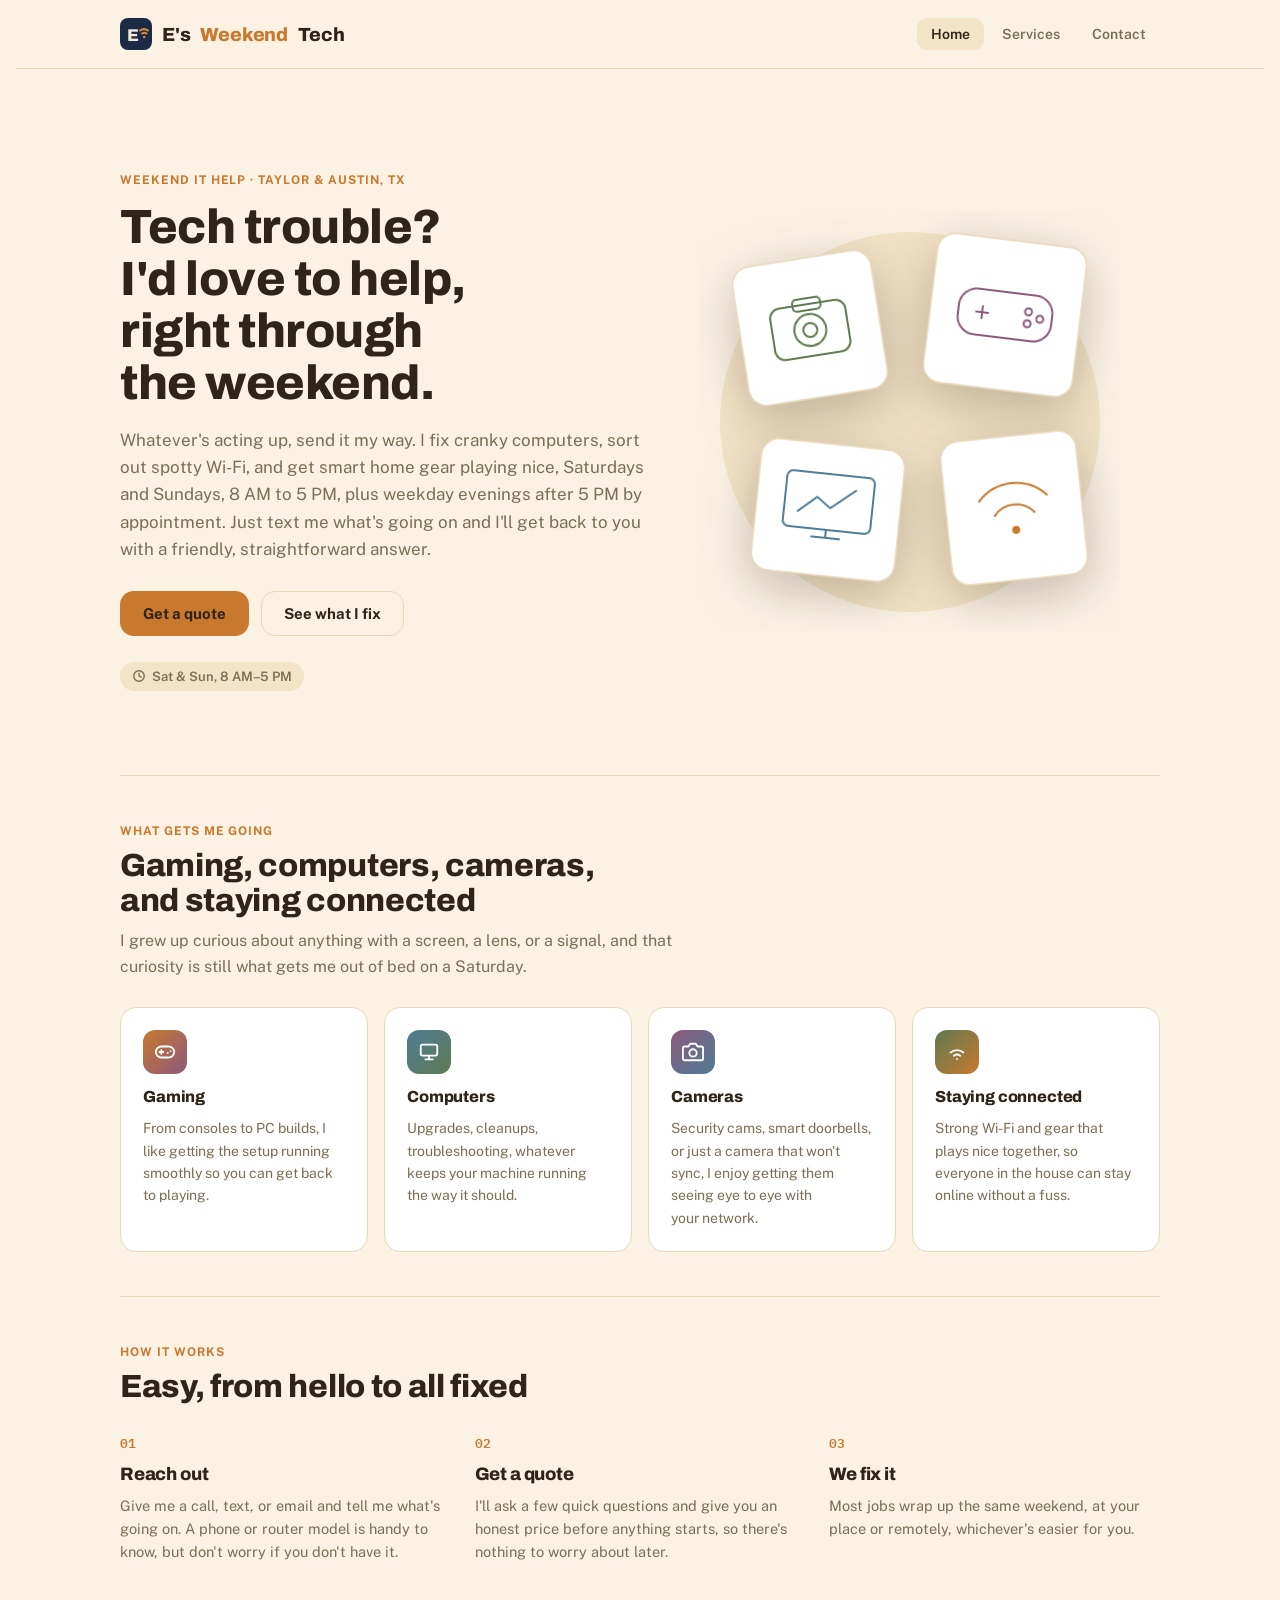
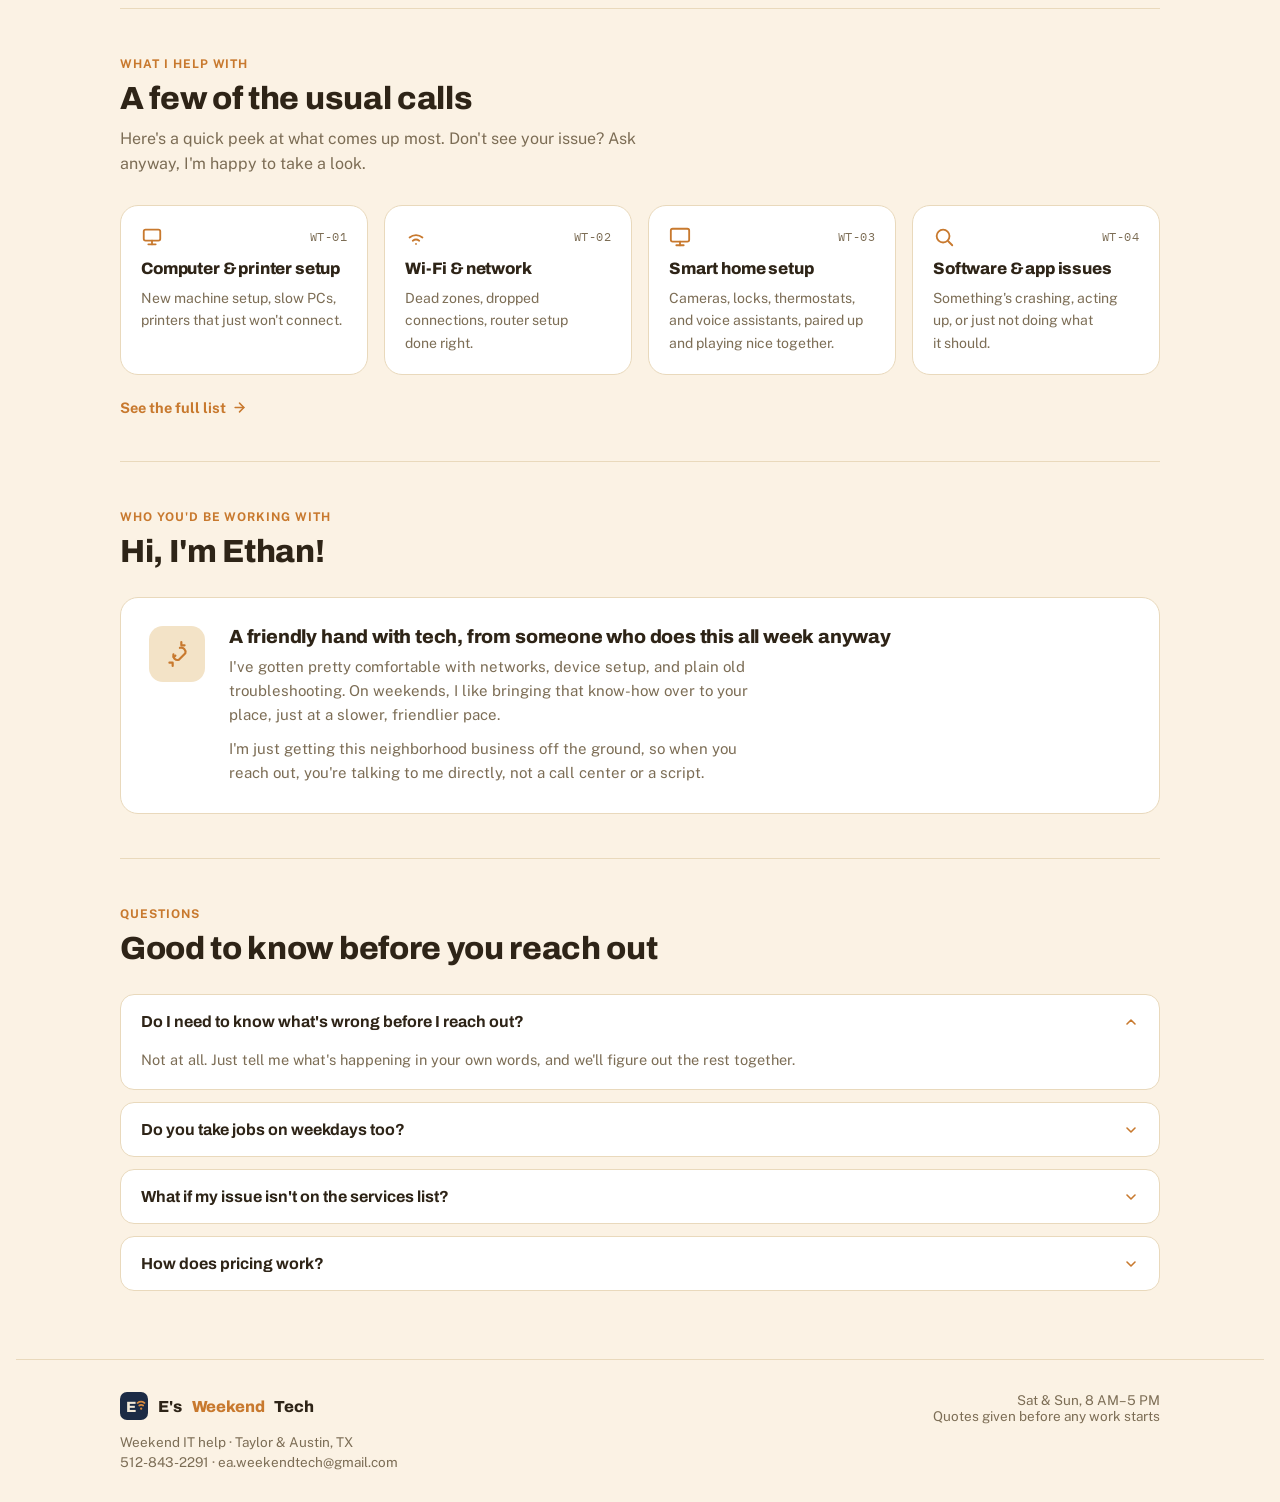
==== commit 3a4c1bd2: "Phone feel: gate hover to real pointers, 16px inputs, tap highlight off, viewport-fit and theme-colo" ====
--- a/index.html
+++ b/index.html
@@ -36,10 +36,7 @@
           <a class="btn btn-ghost" href="services.html">See what I fix</a>
         </div>
         <div class="badge-row">
-          <span class="badge">
-            <svg width="14" height="14" viewBox="0 0 24 24" fill="none" stroke="currentColor" stroke-width="2.4" stroke-linecap="round" stroke-linejoin="round" aria-hidden="true"><path d="M12 2 4 5v6c0 5 3.4 8.7 8 10 4.6-1.3 8-5 8-10V5l-8-3z"/></svg>
-            U.S. Navy veteran
-          </span>
+          
           <span class="badge">
             <svg width="14" height="14" viewBox="0 0 24 24" fill="none" stroke="currentColor" stroke-width="2.4" stroke-linecap="round" stroke-linejoin="round" aria-hidden="true"><circle cx="12" cy="12" r="9"/><polyline points="12 7 12 12 15.5 14"/></svg>
             Sat &amp; Sun, 8 AM&ndash;5 PM
@@ -203,8 +200,8 @@
       </div>
       <div class="about-body">
         <h3>A friendly hand with tech, from someone who does this all week anyway</h3>
-        <p>By day, I'm on an IT help desk supporting more than a thousand people across a multi-site company, so I've gotten pretty comfortable with networks, endpoint setup, and plain old troubleshooting. On weekends, I like bringing that same know-how over to your place, just at a slower, friendlier pace.</p>
-        <p>I'm just getting this neighborhood side gig off the ground, so when you reach out, you're talking to me directly, not a call center or a script. I'm also a U.S. Navy veteran, in case that's helpful to know.</p>
+        <p>I've gotten pretty comfortable with networks, device setup, and plain old troubleshooting. On weekends, I like bringing that know-how over to your place, just at a slower, friendlier pace.</p>
+        <p>I'm just getting this neighborhood business off the ground, so when you reach out, you're talking to me directly, not a call center or a script.</p>
       </div>
     </div>
   </section>
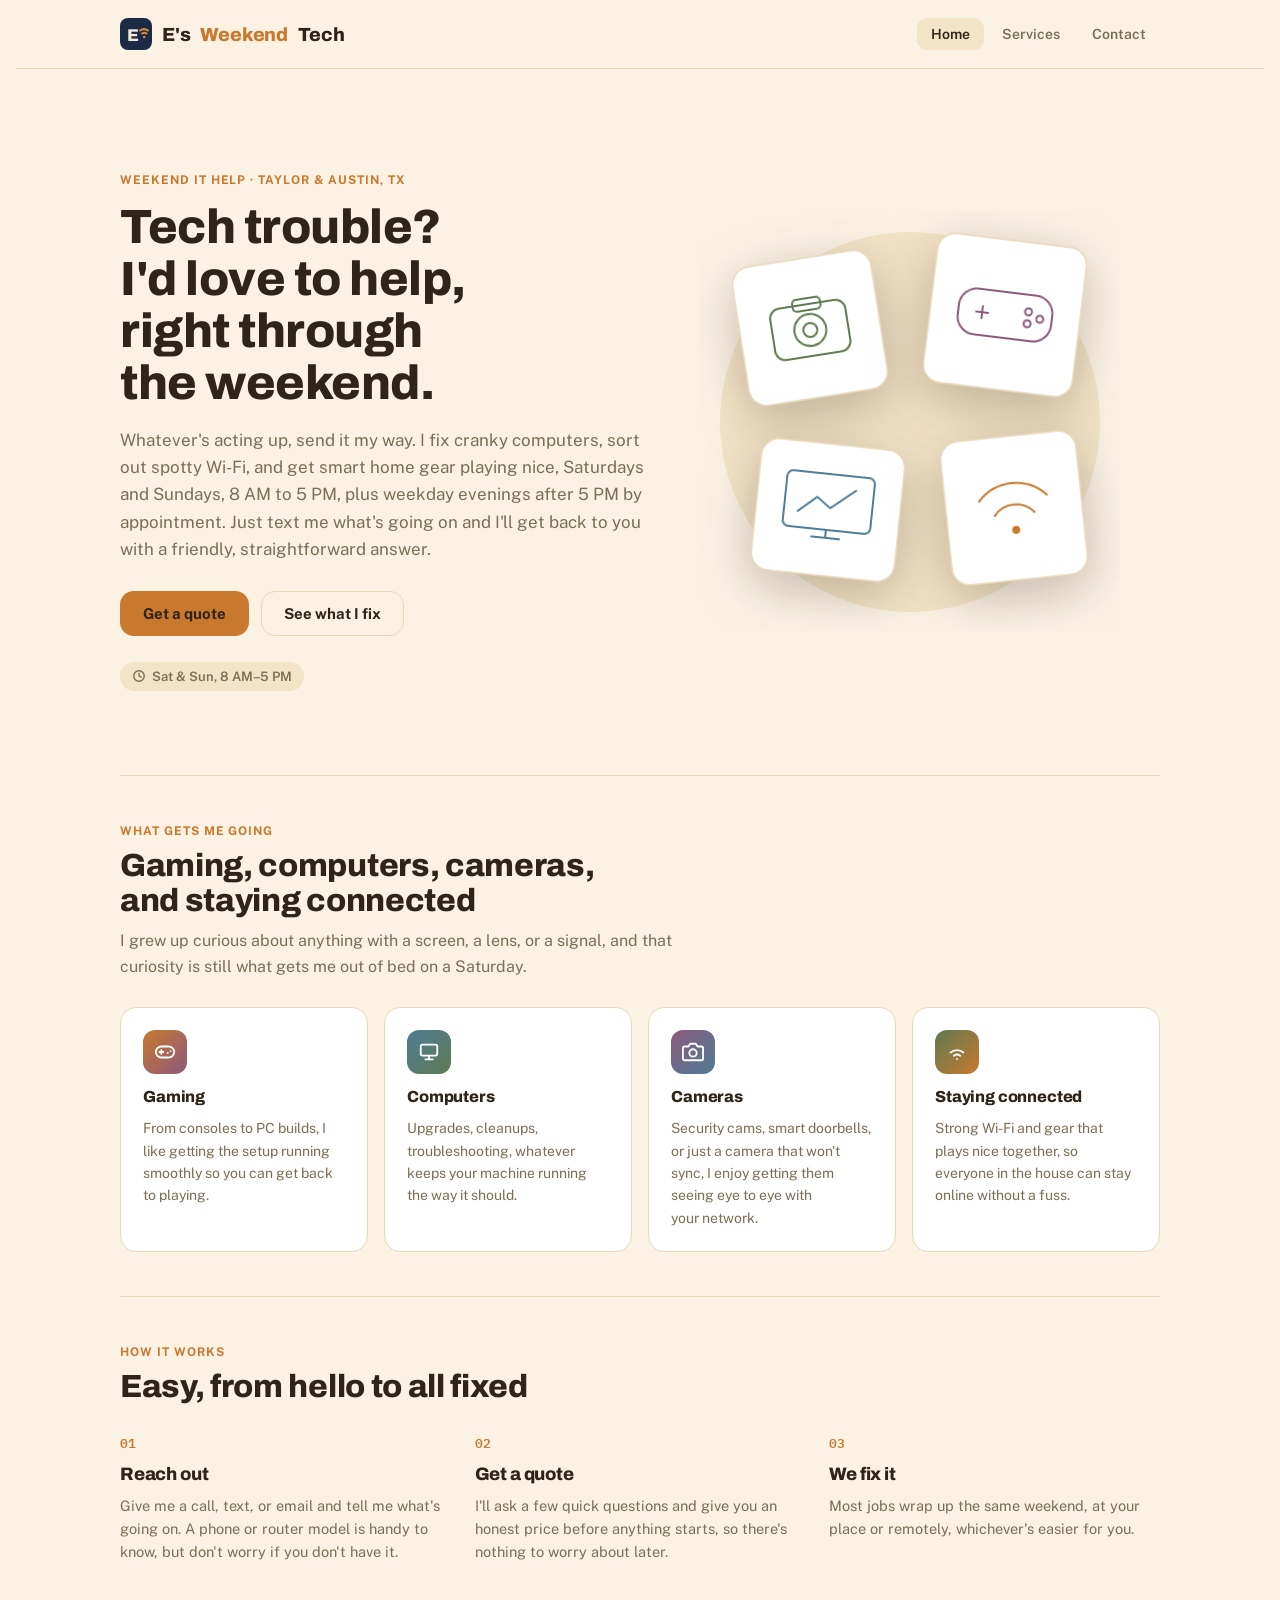
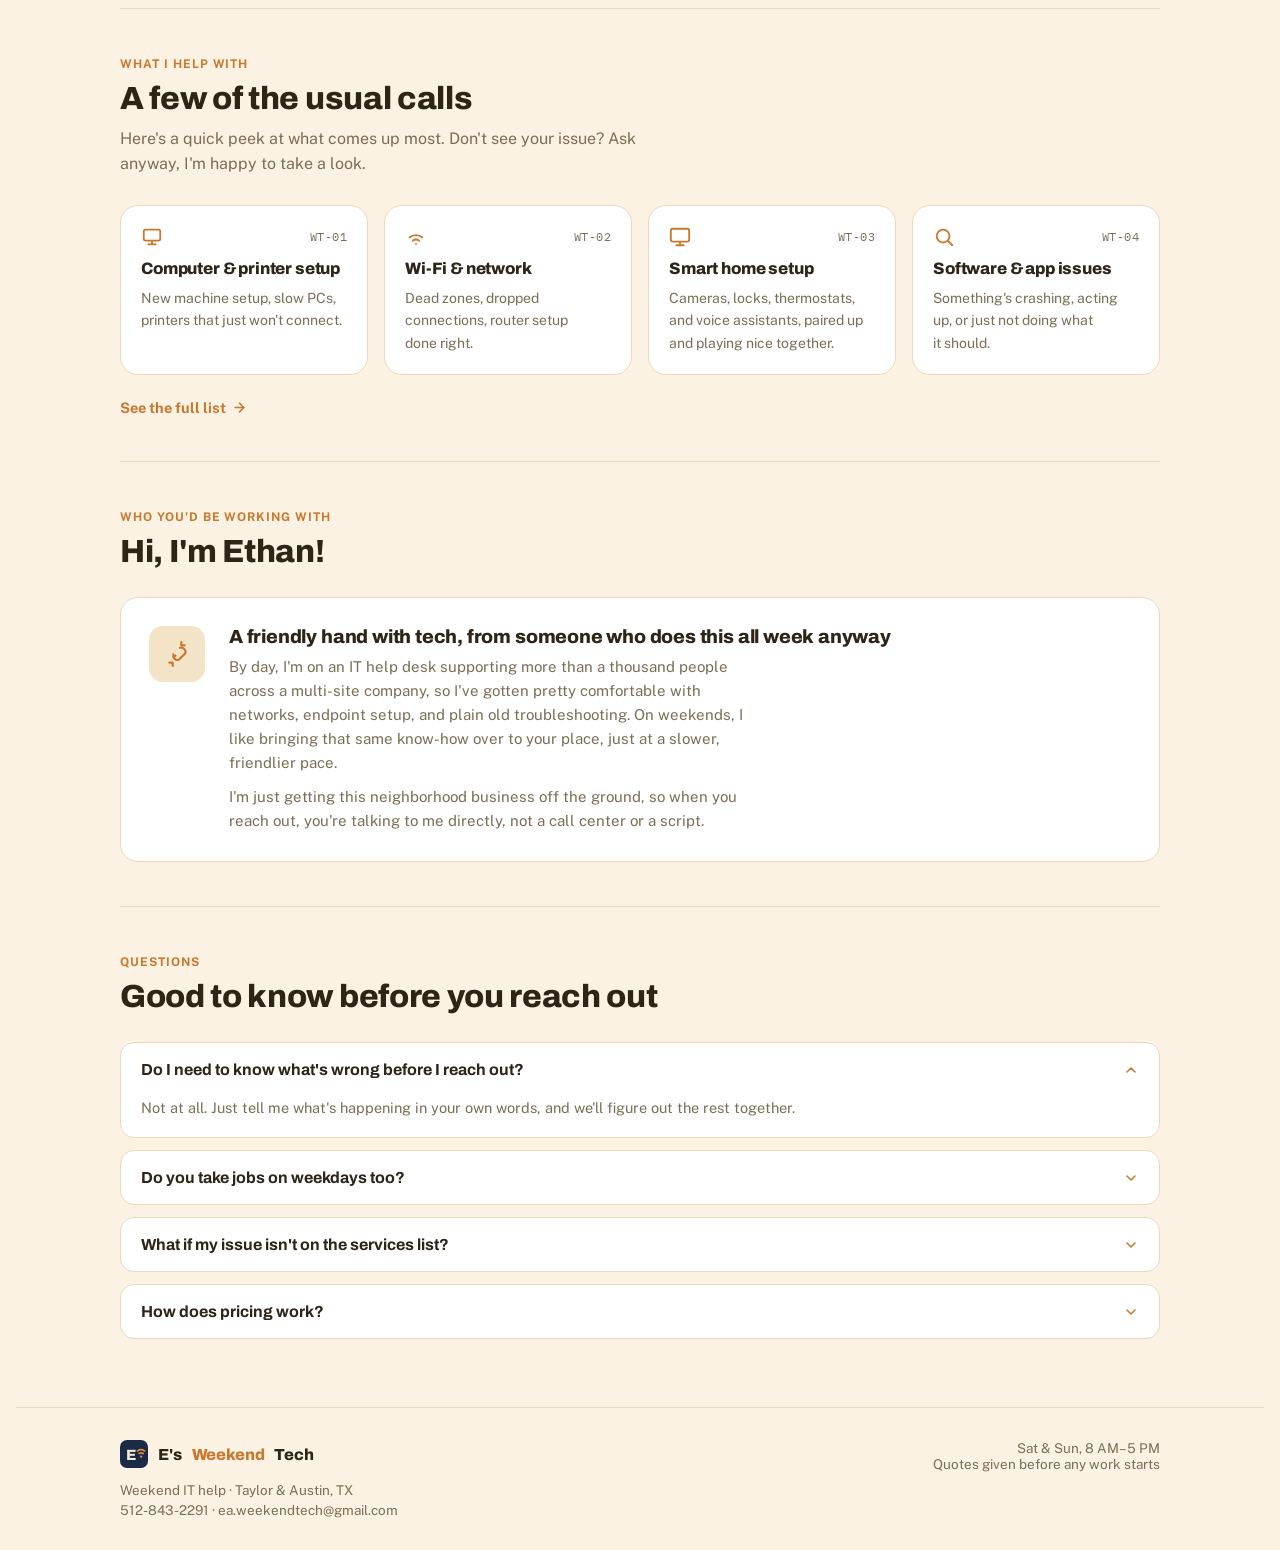
==== commit c612cd5c: "Remove Navy badge and military and side gig wording from home page Co-Authored-By: Claude Sonnet 5.5" ====
--- a/index.html
+++ b/index.html
@@ -36,7 +36,6 @@
           <a class="btn btn-ghost" href="services.html">See what I fix</a>
         </div>
         <div class="badge-row">
-          
           <span class="badge">
             <svg width="14" height="14" viewBox="0 0 24 24" fill="none" stroke="currentColor" stroke-width="2.4" stroke-linecap="round" stroke-linejoin="round" aria-hidden="true"><circle cx="12" cy="12" r="9"/><polyline points="12 7 12 12 15.5 14"/></svg>
             Sat &amp; Sun, 8 AM&ndash;5 PM
@@ -200,7 +199,7 @@
       </div>
       <div class="about-body">
         <h3>A friendly hand with tech, from someone who does this all week anyway</h3>
-        <p>I've gotten pretty comfortable with networks, device setup, and plain old troubleshooting. On weekends, I like bringing that know-how over to your place, just at a slower, friendlier pace.</p>
+        <p>By day, I'm on an IT help desk supporting more than a thousand people across a multi-site company, so I've gotten pretty comfortable with networks, endpoint setup, and plain old troubleshooting. On weekends, I like bringing that same know-how over to your place, just at a slower, friendlier pace.</p>
         <p>I'm just getting this neighborhood business off the ground, so when you reach out, you're talking to me directly, not a call center or a script.</p>
       </div>
     </div>
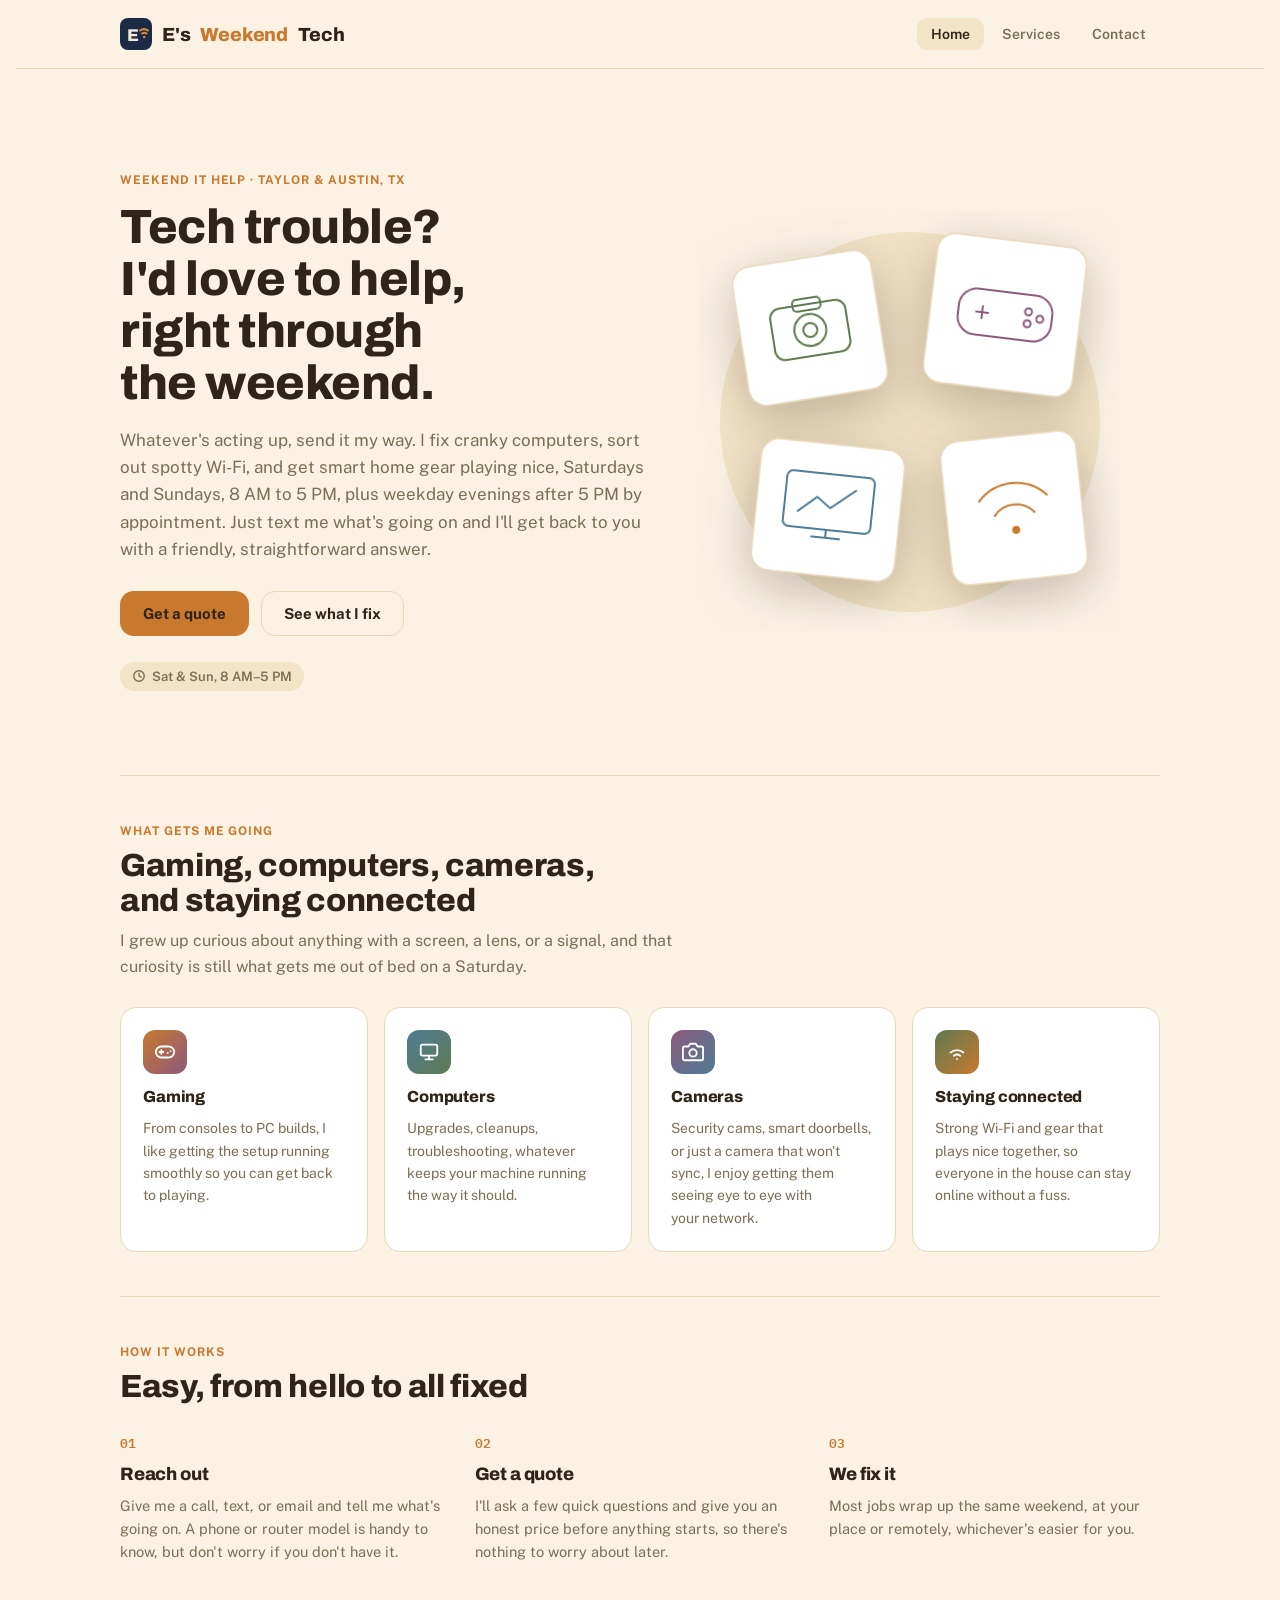
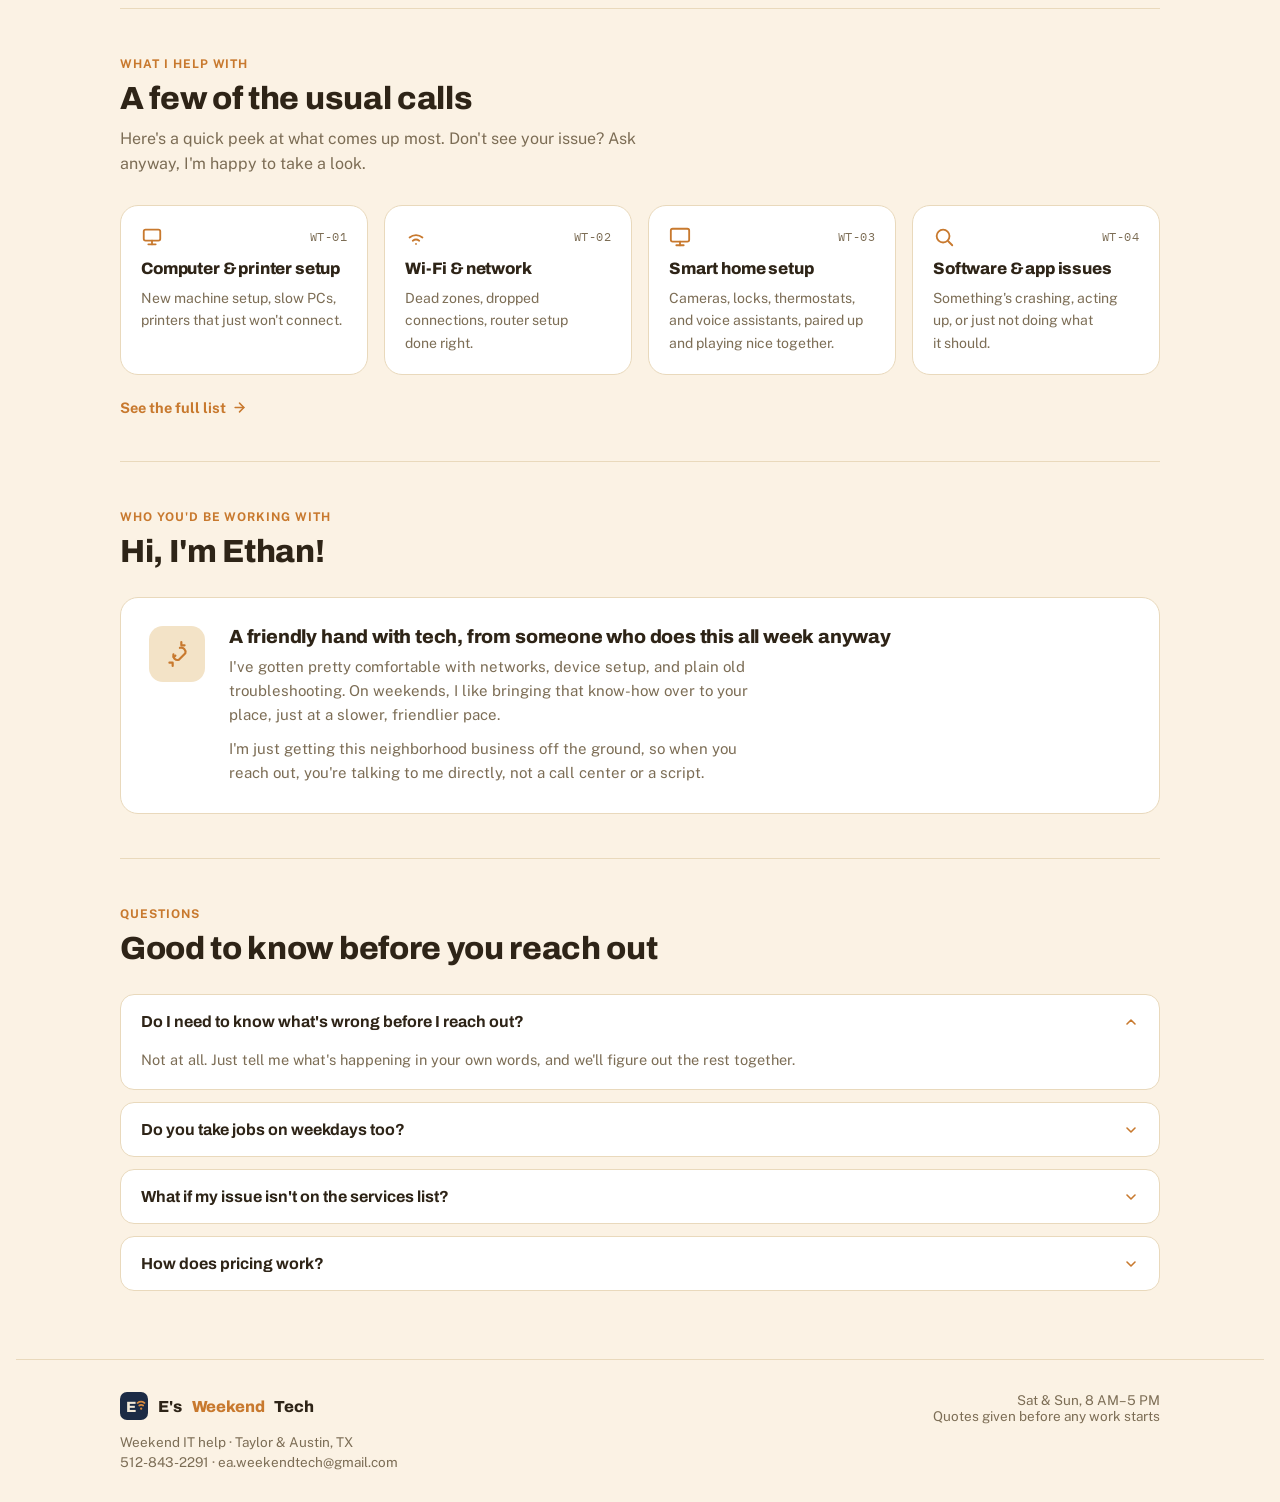
==== commit 804576f6: "Simplify about section wording on home page Co-Authored-By: Claude Sonnet 5.5 <noreply@anthropic.com" ====
--- a/index.html
+++ b/index.html
@@ -199,7 +199,7 @@
       </div>
       <div class="about-body">
         <h3>A friendly hand with tech, from someone who does this all week anyway</h3>
-        <p>By day, I'm on an IT help desk supporting more than a thousand people across a multi-site company, so I've gotten pretty comfortable with networks, endpoint setup, and plain old troubleshooting. On weekends, I like bringing that same know-how over to your place, just at a slower, friendlier pace.</p>
+        <p>I've gotten pretty comfortable with networks, device setup, and plain old troubleshooting. On weekends, I like bringing that know-how over to your place, just at a slower, friendlier pace.</p>
         <p>I'm just getting this neighborhood business off the ground, so when you reach out, you're talking to me directly, not a call center or a script.</p>
       </div>
     </div>
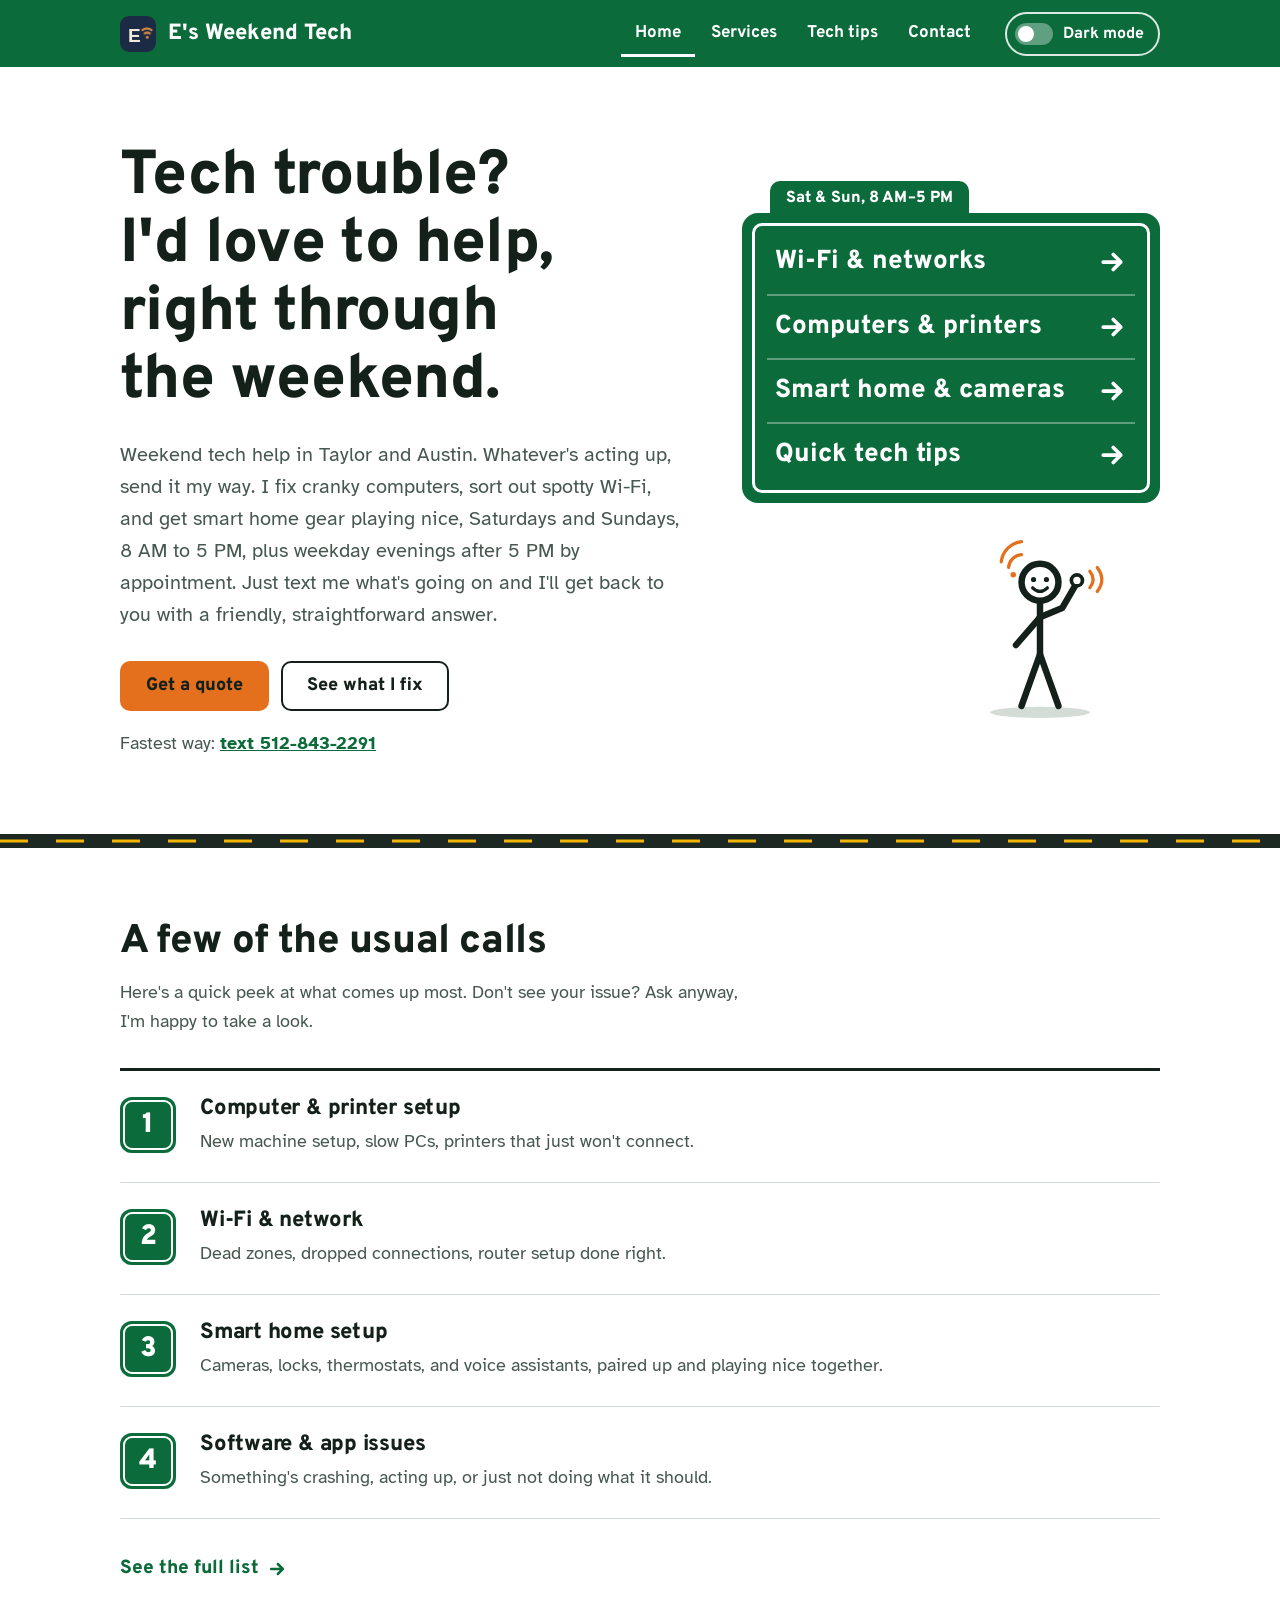
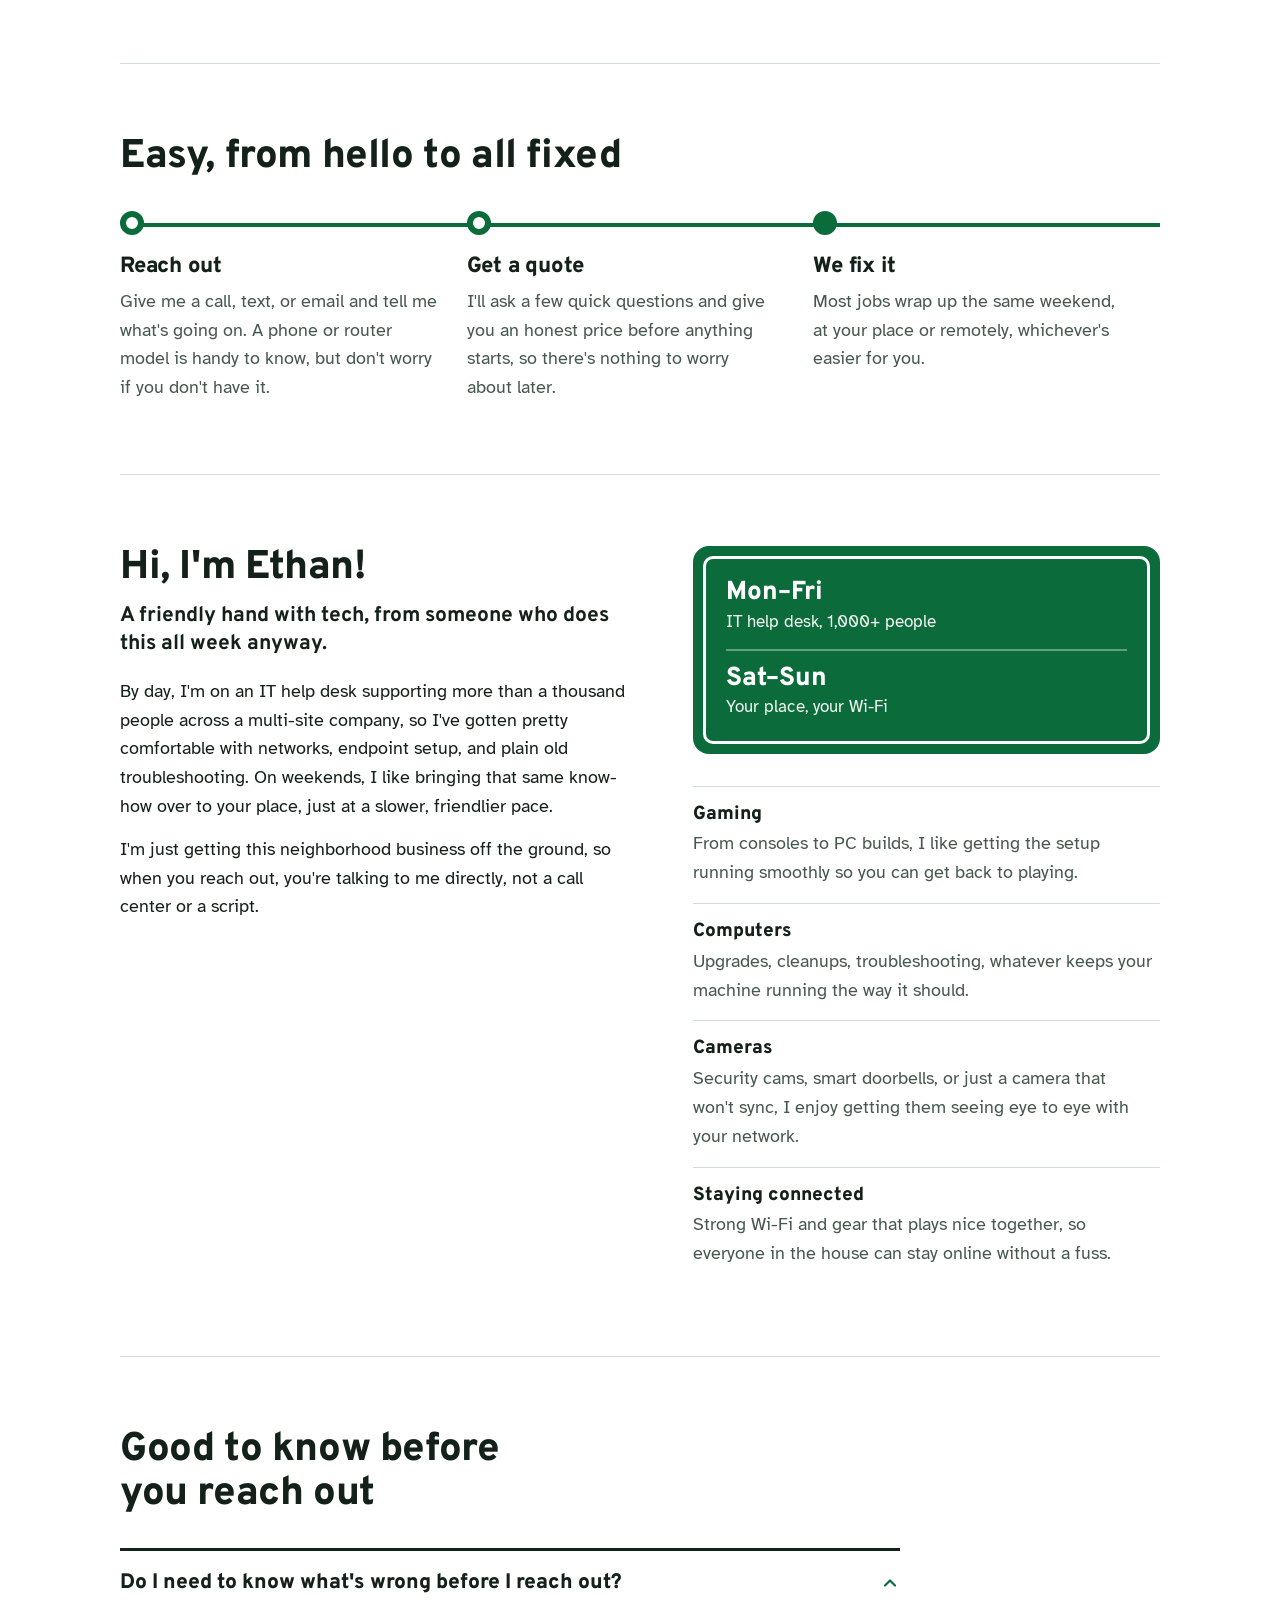
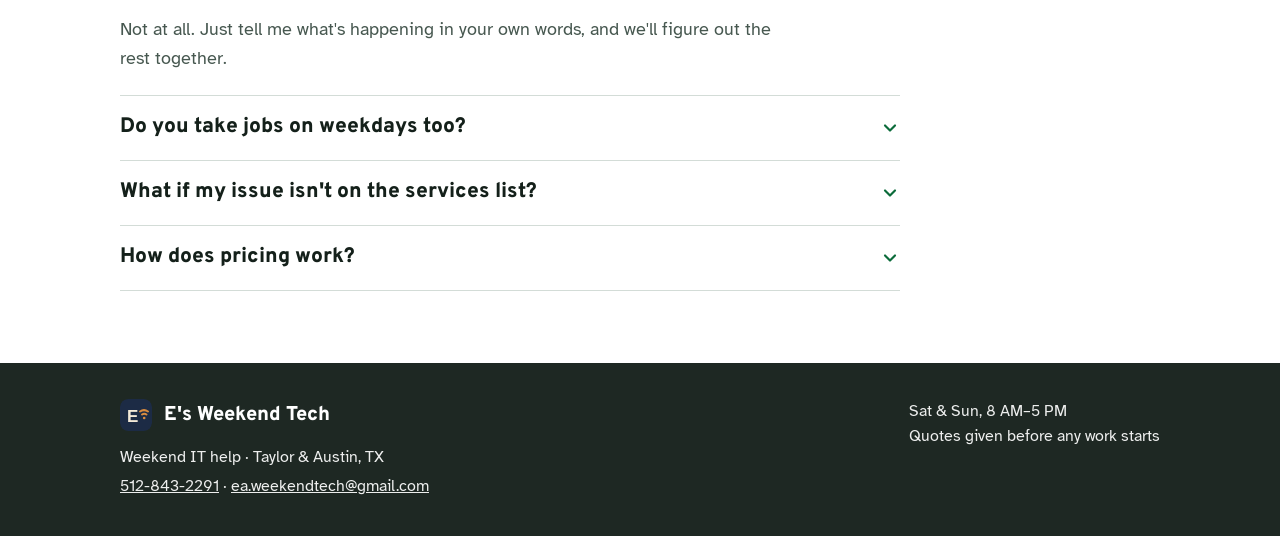
==== commit a91cdb8f: "Redesign: guide-sign look, light default with dark mode switch, Tech tips page, motion and stick fig" ====
--- a/index.html
+++ b/index.html
@@ -3,254 +3,195 @@
 <head>
 <meta charset="utf-8">
 <meta name="viewport" content="width=device-width, initial-scale=1, viewport-fit=cover">
-<meta name="theme-color" media="(prefers-color-scheme: light)" content="#FBF2E4">
-<meta name="theme-color" media="(prefers-color-scheme: dark)" content="#221B12">
-<title>E's Weekend Tech | Friendly Weekend IT Help in Taylor &amp; Austin, TX</title>
-<meta name="description" content="Friendly, weekend-only help with computers, Wi-Fi, and smart home gear around Taylor and Austin, TX. Call or text 512-843-2291.">
-<link rel="stylesheet" href="https://fonts.googleapis.com/css2?family=Archivo:wght@700;800&family=Public+Sans:wght@400;500;600;700&family=IBM+Plex+Mono:wght@500;600&display=swap">
+<meta name="theme-color" content="#0B6B3A">
+<meta name="color-scheme" content="light dark">
+<title>E's Weekend Tech | Weekend tech help in Taylor &amp; Austin, TX</title>
+<meta name="description" content="Friendly weekend tech help in Taylor and Austin, TX. Computers, Wi-Fi, printers and smart home gear, fixed at your place or remotely, with a clear quote before any work starts.">
+<script>document.documentElement.className='js';try{if(localStorage.getItem('theme')==='dark')document.documentElement.setAttribute('data-theme','dark')}catch(e){}</script>
+<link rel="preconnect" href="https://fonts.googleapis.com">
+<link rel="preconnect" href="https://fonts.gstatic.com" crossorigin>
+<link rel="stylesheet" href="https://fonts.googleapis.com/css2?family=Overpass:wght@700;800;900&family=Atkinson+Hyperlegible:wght@400;700&display=swap">
 <link rel="stylesheet" href="style.css">
+<noscript><style>.reveal { opacity: 1; transform: none; } .road::after { background-position: 0 0; } .route::before, .stop::before, .shield { transform: none; }</style></noscript>
 </head>
 <body>
-
 <header class="site">
   <div class="wrap nav-row">
-    <a class="wordmark" href="index.html"><span class="logo-mark" aria-hidden="true"><svg viewBox="0 0 32 32" xmlns="http://www.w3.org/2000/svg" aria-hidden="true"><rect width="32" height="32" rx="8" fill="#1C2B45"/><text x="7" y="23" font-family="Archivo, sans-serif" font-weight="800" font-size="17" fill="#F3E9D8">E</text><path d="M20 12.5a7 7 0 0 1 8 0" stroke="#D98B3F" stroke-width="2" fill="none" stroke-linecap="round"/><path d="M22 15.5a4 4 0 0 1 4.5 0" stroke="#D98B3F" stroke-width="2" fill="none" stroke-linecap="round"/><circle cx="24.2" cy="19" r="1.3" fill="#D98B3F"/></svg></span>E's <span>Weekend</span> Tech</a>
-    <nav class="links">
+    <a class="wordmark" href="index.html"><span class="logo-mark"><svg viewBox="0 0 32 32" xmlns="http://www.w3.org/2000/svg" aria-hidden="true"><rect width="32" height="32" rx="8" fill="#1C2B45"/><text x="7" y="23" font-family="Archivo, sans-serif" font-weight="800" font-size="17" fill="#F3E9D8">E</text><path d="M20 12.5a7 7 0 0 1 8 0" stroke="#D98B3F" stroke-width="2" fill="none" stroke-linecap="round"/><path d="M22 15.5a4 4 0 0 1 4.5 0" stroke="#D98B3F" stroke-width="2" fill="none" stroke-linecap="round"/><circle cx="24.2" cy="19" r="1.3" fill="#D98B3F"/></svg></span><span>E's Weekend Tech</span></a>
+    <nav class="links" aria-label="Main">
       <a href="index.html" aria-current="page">Home</a>
       <a href="services.html">Services</a>
+      <a href="tips.html">Tech tips</a>
       <a href="contact.html">Contact</a>
     </nav>
+    <button class="theme-toggle" type="button" aria-pressed="false"><span class="switch" aria-hidden="true"></span><span>Dark mode</span></button>
   </div>
 </header>
 
-<main class="wrap">
-
-  <section>
-    <div class="hero-grid">
-      <div class="hero reveal is-visible">
-        <div class="eyebrow">Weekend IT help &middot; Taylor &amp; Austin, TX</div>
-        <h1>Tech trouble? I'd love to help, right through the weekend.</h1>
-        <p class="sub">Whatever's acting up, send it my way. I fix cranky computers, sort out spotty Wi-Fi, and get smart home gear playing nice, Saturdays and Sundays, 8 AM to 5 PM, plus weekday evenings after 5 PM by appointment. Just text me what's going on and I'll get back to you with a friendly, straightforward answer.</p>
-        <div class="cta-row">
-          <a class="btn btn-primary" href="contact.html">Get a quote</a>
-          <a class="btn btn-ghost" href="services.html">See what I fix</a>
-        </div>
-        <div class="badge-row">
-          <span class="badge">
-            <svg width="14" height="14" viewBox="0 0 24 24" fill="none" stroke="currentColor" stroke-width="2.4" stroke-linecap="round" stroke-linejoin="round" aria-hidden="true"><circle cx="12" cy="12" r="9"/><polyline points="12 7 12 12 15.5 14"/></svg>
-            Sat &amp; Sun, 8 AM&ndash;5 PM
-          </span>
-        </div>
-      </div>
-
-      <div class="hero-visual reveal is-visible" aria-hidden="true">
-        <svg viewBox="0 0 420 420" fill="none" xmlns="http://www.w3.org/2000/svg">
-          <circle cx="210" cy="210" r="190" fill="var(--surface-2)" />
-
-          <g class="hero-card" transform="translate(40,46) rotate(-9 70 70)">
-            <rect class="plate" x="0" y="0" width="140" height="140" rx="18" />
-            <g class="glyph" transform="translate(32,40)" style="stroke: var(--accent-2);">
-              <rect x="0" y="6" width="76" height="52" rx="10"/>
-              <rect x="24" y="0" width="28" height="12" rx="4"/>
-              <circle cx="38" cy="32" r="16"/>
-              <circle cx="38" cy="32" r="7"/>
-            </g>
-          </g>
-
-          <g class="hero-card" transform="translate(230,28) rotate(7 75 75)">
-            <rect class="plate" x="0" y="0" width="150" height="150" rx="18" />
-            <g class="glyph" transform="translate(28,52)" style="stroke: var(--plum);">
-              <path d="M18 0h58a18 18 0 0 1 18 18v10a18 18 0 0 1-18 18H18A18 18 0 0 1 0 28V18A18 18 0 0 1 18 0z"/>
-              <line x1="18" y1="23" x2="30" y2="23"/>
-              <line x1="24" y1="17" x2="24" y2="29"/>
-              <circle cx="70" cy="17" r="3.5"/>
-              <circle cx="70" cy="29" r="3.5"/>
-              <circle cx="82" cy="23" r="3.5"/>
-            </g>
-          </g>
-
-          <g class="hero-card" transform="translate(56,232) rotate(6 72 66)">
-            <rect class="plate" x="0" y="0" width="144" height="132" rx="18" />
-            <g class="glyph" transform="translate(28,30)" style="stroke: var(--blue);">
-              <rect x="0" y="0" width="88" height="56" rx="6"/>
-              <line x1="30" y1="64" x2="58" y2="64"/>
-              <line x1="44" y1="56" x2="44" y2="64"/>
-              <polyline points="14 40 32 24 46 34 70 14"/>
-            </g>
-          </g>
-
-          <g class="hero-card" transform="translate(246,224) rotate(-6 68 72)">
-            <rect class="plate" x="0" y="0" width="136" height="144" rx="18" />
-            <g class="glyph" transform="translate(34,44)" style="stroke: var(--accent);">
-              <path d="M0 18a46 46 0 0 1 68 0"/>
-              <path d="M14 34a26 26 0 0 1 40 0"/>
-              <circle cx="34" cy="50" r="4" fill="var(--accent)" stroke="none"/>
-            </g>
-          </g>
-        </svg>
-      </div>
-    </div>
-  </section>
-
-  <section class="band" aria-labelledby="interests-heading">
+<main id="main">
+  <section class="hero wrap">
+    <div class="hero-copy reveal is-visible">
+      <h1>Tech trouble? I'd love to help, right through the weekend.</h1>
+      <p class="sub">Weekend tech help in Taylor and Austin. Whatever's acting up, send it my way. I fix cranky computers, sort out spotty Wi-Fi, and get smart home gear playing nice, Saturdays and Sundays, 8 AM to 5 PM, plus weekday evenings after 5 PM by appointment. Just text me what's going on and I'll get back to you with a friendly, straightforward answer.</p>
+      <div class="cta-row">
+        <a class="btn btn-primary" href="contact.html">Get a quote</a>
+        <a class="btn btn-ghost" href="services.html">See what I fix</a>
+      </div>
+      <p class="quick">Fastest way: <a href="sms:+15128432291">text 512-843-2291</a></p>
+    </div>
+    <div class="sign-wrap reveal is-visible">
+      <nav class="sign" aria-label="Jump to a service">
+        <span class="exit-tab">Sat &amp; Sun, 8 AM&ndash;5 PM</span>
+        <div class="sign-inner">
+          <a href="services.html#wifi"><span>Wi-Fi &amp; networks</span><svg viewBox="0 0 24 24" fill="none" stroke="currentColor" stroke-width="3" stroke-linecap="round" stroke-linejoin="round" aria-hidden="true"><path d="M5 12h14M13 6l6 6-6 6"/></svg></a>
+          <a href="services.html#computers"><span>Computers &amp; printers</span><svg viewBox="0 0 24 24" fill="none" stroke="currentColor" stroke-width="3" stroke-linecap="round" stroke-linejoin="round" aria-hidden="true"><path d="M5 12h14M13 6l6 6-6 6"/></svg></a>
+          <a href="services.html#smart-home"><span>Smart home &amp; cameras</span><svg viewBox="0 0 24 24" fill="none" stroke="currentColor" stroke-width="3" stroke-linecap="round" stroke-linejoin="round" aria-hidden="true"><path d="M5 12h14M13 6l6 6-6 6"/></svg></a>
+          <a href="tips.html"><span>Quick tech tips</span><svg viewBox="0 0 24 24" fill="none" stroke="currentColor" stroke-width="3" stroke-linecap="round" stroke-linejoin="round" aria-hidden="true"><path d="M5 12h14M13 6l6 6-6 6"/></svg></a>
+        </div>
+      </nav>
+      <div class="buddy buddy-home" aria-hidden="true"><svg class="buddy-svg" viewBox="0 0 260 210" fill="none" stroke="currentColor" stroke-width="7" stroke-linecap="round" stroke-linejoin="round" aria-hidden="true" focusable="false">
+    <ellipse class="shadow" cx="130" cy="203" rx="54" ry="6"/>
+    <path d="M130 140 L110 196 M130 140 L150 196"/>
+    <path d="M130 84 V140"/>
+    <path d="M130 100 L104 130"/>
+    <g class="wave"><path d="M130 100 L154 90 L168 66"/><circle class="bg" cx="170" cy="60" r="6" stroke-width="4"/><path class="o thin" d="M184 50 q7 9 0 18 M192 46 q10 13 0 26"/></g>
+    <circle class="bg" cx="130" cy="62" r="20"/>
+    <circle class="ink" cx="123" cy="59" r="2.8"/><circle class="ink" cx="137" cy="59" r="2.8"/>
+    <path stroke-width="3.5" d="M122 68 Q130 76 138 68"/>
+    <g class="o thin signal"><path d="M96 46 a15 15 0 0 1 14 -14"/><path d="M88 40 a25 25 0 0 1 22 -22"/><circle class="of" cx="101" cy="54" r="3"/></g>
+  </svg></div>
+    </div>
+  </section>
+
+  <div class="road" aria-hidden="true"></div>
+
+  <section class="wrap band" aria-labelledby="usual-heading">
     <div class="section-head reveal">
-      <div class="eyebrow">What gets me going</div>
-      <h2 id="interests-heading">Gaming, computers, cameras, and staying connected</h2>
-      <p>I grew up curious about anything with a screen, a lens, or a signal, and that curiosity is still what gets me out of bed on a Saturday.</p>
-    </div>
-    <div class="interest-tiles reveal-group">
-      <div class="interest-tile tile-gaming reveal">
-        <div class="interest-icon">
-          <svg viewBox="0 0 24 24" fill="none" stroke="currentColor" stroke-width="2" stroke-linecap="round" stroke-linejoin="round" aria-hidden="true"><path d="M6 12h4"/><path d="M8 10v4"/><path d="M15 13h.01"/><path d="M18 11h.01"/><rect x="2" y="6" width="20" height="12" rx="6"/></svg>
-        </div>
-        <h3>Gaming</h3>
-        <p>From consoles to PC builds, I like getting the setup running smoothly so you can get back to playing.</p>
-      </div>
-      <div class="interest-tile tile-computers reveal">
-        <div class="interest-icon">
-          <svg viewBox="0 0 24 24" fill="none" stroke="currentColor" stroke-width="2" stroke-linecap="round" stroke-linejoin="round" aria-hidden="true"><rect x="3" y="4" width="18" height="12" rx="2"/><line x1="8" y1="20" x2="16" y2="20"/><line x1="12" y1="16" x2="12" y2="20"/></svg>
-        </div>
-        <h3>Computers</h3>
-        <p>Upgrades, cleanups, troubleshooting, whatever keeps your machine running the way it should.</p>
-      </div>
-      <div class="interest-tile tile-cameras reveal">
-        <div class="interest-icon">
-          <svg viewBox="0 0 24 24" fill="none" stroke="currentColor" stroke-width="2" stroke-linecap="round" stroke-linejoin="round" aria-hidden="true"><path d="M23 19a2 2 0 0 1-2 2H3a2 2 0 0 1-2-2V8a2 2 0 0 1 2-2h4l2-3h6l2 3h4a2 2 0 0 1 2 2z"/><circle cx="12" cy="13" r="4"/></svg>
-        </div>
-        <h3>Cameras</h3>
-        <p>Security cams, smart doorbells, or just a camera that won't sync, I enjoy getting them seeing eye to eye with your network.</p>
-      </div>
-      <div class="interest-tile tile-connected reveal">
-        <div class="interest-icon">
-          <svg viewBox="0 0 24 24" fill="none" stroke="currentColor" stroke-width="2" stroke-linecap="round" stroke-linejoin="round" aria-hidden="true"><path d="M5 12.5a11 11 0 0 1 14 0"/><path d="M8.5 16a6 6 0 0 1 7 0"/><line x1="12" y1="19.5" x2="12" y2="19.51"/></svg>
-        </div>
-        <h3>Staying connected</h3>
-        <p>Strong Wi-Fi and gear that plays nice together, so everyone in the house can stay online without a fuss.</p>
-      </div>
-    </div>
-  </section>
-
-  <section class="band" aria-labelledby="how-heading">
+      <h2 id="usual-heading">A few of the usual calls</h2>
+      <p>Here's a quick peek at what comes up most. Don't see your issue? Ask anyway, I'm happy to take a look.</p>
+    </div>
+    <ol class="exits reveal-group">
+      <li class="exit reveal" id="computers">
+        <span class="shield" aria-hidden="true">1</span>
+        <div>
+          <h3>Computer &amp; printer setup</h3>
+          <p>New machine setup, slow PCs, printers that just won't connect.</p>
+        </div>
+      </li>
+      <li class="exit reveal" id="wifi">
+        <span class="shield" aria-hidden="true">2</span>
+        <div>
+          <h3>Wi-Fi &amp; network</h3>
+          <p>Dead zones, dropped connections, router setup done right.</p>
+        </div>
+      </li>
+      <li class="exit reveal" id="smart-home">
+        <span class="shield" aria-hidden="true">3</span>
+        <div>
+          <h3>Smart home setup</h3>
+          <p>Cameras, locks, thermostats, and voice assistants, paired up and playing nice together.</p>
+        </div>
+      </li>
+      <li class="exit reveal" id="software">
+        <span class="shield" aria-hidden="true">4</span>
+        <div>
+          <h3>Software &amp; app issues</h3>
+          <p>Something's crashing, acting up, or just not doing what it should.</p>
+        </div>
+      </li>
+    </ol>
+    <a class="text-link" href="services.html">See the full list <svg viewBox="0 0 24 24" fill="none" stroke="currentColor" stroke-width="3" stroke-linecap="round" stroke-linejoin="round" aria-hidden="true"><path d="M5 12h14M13 6l6 6-6 6"/></svg></a>
+  </section>
+
+  <section class="wrap band" aria-labelledby="how-heading">
     <div class="section-head reveal">
-      <div class="eyebrow">How it works</div>
       <h2 id="how-heading">Easy, from hello to all fixed</h2>
     </div>
-    <div class="steps reveal-group">
-      <div class="step reveal">
-        <div class="num">01</div>
+    <ol class="route reveal-group">
+      <li class="stop reveal">
         <h3>Reach out</h3>
         <p>Give me a call, text, or email and tell me what's going on. A phone or router model is handy to know, but don't worry if you don't have it.</p>
-      </div>
-      <div class="step reveal">
-        <div class="num">02</div>
+      </li>
+      <li class="stop reveal">
         <h3>Get a quote</h3>
         <p>I'll ask a few quick questions and give you an honest price before anything starts, so there's nothing to worry about later.</p>
-      </div>
-      <div class="step reveal">
-        <div class="num">03</div>
+      </li>
+      <li class="stop reveal">
         <h3>We fix it</h3>
         <p>Most jobs wrap up the same weekend, at your place or remotely, whichever's easier for you.</p>
-      </div>
-    </div>
-  </section>
-
-  <section class="band" aria-labelledby="preview-heading">
+      </li>
+    </ol>
+  </section>
+
+  <section class="wrap band" aria-labelledby="about-heading">
+    <div class="about">
+      <div class="reveal">
+        <h2 id="about-heading">Hi, I'm Ethan!</h2>
+        <p class="lead">A friendly hand with tech, from someone who does this all week anyway.</p>
+        <p>By day, I'm on an IT help desk supporting more than a thousand people across a multi-site company, so I've gotten pretty comfortable with networks, endpoint setup, and plain old troubleshooting. On weekends, I like bringing that same know-how over to your place, just at a slower, friendlier pace.</p>
+        <p>I'm just getting this neighborhood business off the ground, so when you reach out, you're talking to me directly, not a call center or a script.</p>
+      </div>
+      <div class="reveal">
+        <div class="sign sign-static" role="group" aria-label="My week">
+          <div class="sign-inner">
+            <div class="sign-row"><strong>Mon&ndash;Fri</strong><span>IT help desk, 1,000+ people</span></div>
+            <div class="sign-row"><strong>Sat&ndash;Sun</strong><span>Your place, your Wi-Fi</span></div>
+          </div>
+        </div>
+        <dl class="likes">
+          <div><dt>Gaming</dt><dd>From consoles to PC builds, I like getting the setup running smoothly so you can get back to playing.</dd></div>
+          <div><dt>Computers</dt><dd>Upgrades, cleanups, troubleshooting, whatever keeps your machine running the way it should.</dd></div>
+          <div><dt>Cameras</dt><dd>Security cams, smart doorbells, or just a camera that won't sync, I enjoy getting them seeing eye to eye with your network.</dd></div>
+          <div><dt>Staying connected</dt><dd>Strong Wi-Fi and gear that plays nice together, so everyone in the house can stay online without a fuss.</dd></div>
+        </dl>
+      </div>
+    </div>
+  </section>
+
+  <section class="wrap band" aria-labelledby="faq-heading">
     <div class="section-head reveal">
-      <div class="eyebrow">What I help with</div>
-      <h2 id="preview-heading">A few of the usual calls</h2>
-      <p>Here's a quick peek at what comes up most. Don't see your issue? Ask anyway, I'm happy to take a look.</p>
-    </div>
-    <div class="cards reveal-group">
-      <div class="card reveal">
-        <div class="ticket"><svg width="22" height="22" viewBox="0 0 24 24" fill="none" stroke="currentColor" stroke-width="2" stroke-linecap="round" stroke-linejoin="round" aria-hidden="true"><rect x="3" y="4" width="18" height="12" rx="2"/><line x1="8" y1="20" x2="16" y2="20"/><line x1="12" y1="16" x2="12" y2="20"/></svg><span class="code mono">WT-01</span></div>
-        <h3>Computer &amp; printer setup</h3>
-        <p>New machine setup, slow PCs, printers that just won't connect.</p>
-      </div>
-      <div class="card reveal">
-        <div class="ticket"><svg width="22" height="22" viewBox="0 0 24 24" fill="none" stroke="currentColor" stroke-width="2" stroke-linecap="round" stroke-linejoin="round" aria-hidden="true"><path d="M5 12.5a11 11 0 0 1 14 0"/><path d="M8.5 16a6 6 0 0 1 7 0"/><line x1="12" y1="19.5" x2="12" y2="19.51"/></svg><span class="code mono">WT-02</span></div>
-        <h3>Wi-Fi &amp; network</h3>
-        <p>Dead zones, dropped connections, router setup done right.</p>
-      </div>
-      <div class="card reveal">
-        <div class="ticket"><svg width="22" height="22" viewBox="0 0 24 24" fill="none" stroke="currentColor" stroke-width="2" stroke-linecap="round" stroke-linejoin="round" aria-hidden="true"><rect x="2" y="3" width="20" height="14" rx="2"/><line x1="8" y1="21" x2="16" y2="21"/><line x1="12" y1="17" x2="12" y2="21"/></svg><span class="code mono">WT-03</span></div>
-        <h3>Smart home setup</h3>
-        <p>Cameras, locks, thermostats, and voice assistants, paired up and playing nice together.</p>
-      </div>
-      <div class="card reveal">
-        <div class="ticket"><svg width="22" height="22" viewBox="0 0 24 24" fill="none" stroke="currentColor" stroke-width="2" stroke-linecap="round" stroke-linejoin="round" aria-hidden="true"><circle cx="11" cy="11" r="7"/><line x1="21" y1="21" x2="16.65" y2="16.65"/></svg><span class="code mono">WT-04</span></div>
-        <h3>Software &amp; app issues</h3>
-        <p>Something's crashing, acting up, or just not doing what it should.</p>
-      </div>
-    </div>
-    <a class="inline-link" href="services.html">
-      See the full list
-      <svg width="15" height="15" viewBox="0 0 24 24" fill="none" stroke="currentColor" stroke-width="2.4" stroke-linecap="round" stroke-linejoin="round" aria-hidden="true"><line x1="5" y1="12" x2="19" y2="12"/><polyline points="12 5 19 12 12 19"/></svg>
-    </a>
-  </section>
-
-  <section class="band" aria-labelledby="about-heading">
-    <div class="section-head reveal">
-      <div class="eyebrow">Who you'd be working with</div>
-      <h2 id="about-heading">Hi, I'm Ethan!</h2>
-    </div>
-    <div class="about reveal">
-      <div class="about-mark">
-        <svg width="26" height="26" viewBox="0 0 24 24" fill="none" stroke="currentColor" stroke-width="2" stroke-linecap="round" stroke-linejoin="round" aria-hidden="true"><path d="M14.7 6.3a4 4 0 0 1 5 5l-6 6a4 4 0 0 1-5-5"/><path d="m9 15 1.5-1.5"/><path d="M19 4h-3V1"/><path d="M5 20h3v3"/></svg>
-      </div>
-      <div class="about-body">
-        <h3>A friendly hand with tech, from someone who does this all week anyway</h3>
-        <p>I've gotten pretty comfortable with networks, device setup, and plain old troubleshooting. On weekends, I like bringing that know-how over to your place, just at a slower, friendlier pace.</p>
-        <p>I'm just getting this neighborhood business off the ground, so when you reach out, you're talking to me directly, not a call center or a script.</p>
-      </div>
-    </div>
-  </section>
-
-  <section class="band" aria-labelledby="faq-heading">
-    <div class="section-head reveal">
-      <div class="eyebrow">Questions</div>
       <h2 id="faq-heading">Good to know before you reach out</h2>
     </div>
-    <div class="faq-list reveal reveal-group">
+    <div class="faq-list reveal">
       <div class="faq-item" data-open="true">
         <button class="faq-q" type="button" aria-expanded="true">
           Do I need to know what's wrong before I reach out?
-          <svg class="chev" width="16" height="16" viewBox="0 0 24 24" fill="none" stroke="currentColor" stroke-width="2.4" stroke-linecap="round" stroke-linejoin="round" aria-hidden="true"><polyline points="6 9 12 15 18 9"/></svg>
+          <svg class="chev" width="20" height="20" viewBox="0 0 24 24" fill="none" stroke="currentColor" stroke-width="2.6" stroke-linecap="round" stroke-linejoin="round" aria-hidden="true"><polyline points="6 9 12 15 18 9"/></svg>
         </button>
         <div class="faq-a-wrap"><div class="faq-a-inner"><p class="faq-a">Not at all. Just tell me what's happening in your own words, and we'll figure out the rest together.</p></div></div>
       </div>
       <div class="faq-item" data-open="false">
         <button class="faq-q" type="button" aria-expanded="false">
           Do you take jobs on weekdays too?
-          <svg class="chev" width="16" height="16" viewBox="0 0 24 24" fill="none" stroke="currentColor" stroke-width="2.4" stroke-linecap="round" stroke-linejoin="round" aria-hidden="true"><polyline points="6 9 12 15 18 9"/></svg>
-        </button>
-        <div class="faq-a-wrap"><div class="faq-a-inner"><p class="faq-a">Right now this is a side thing alongside my day job. I'm open Saturdays and Sundays, 8 AM to 5 PM, and Monday through Friday after 5 PM by appointment if my schedule allows. I'm also taking on new clients. Reach out any time and I'll get back to you as soon as I can.</p></div></div>
+          <svg class="chev" width="20" height="20" viewBox="0 0 24 24" fill="none" stroke="currentColor" stroke-width="2.6" stroke-linecap="round" stroke-linejoin="round" aria-hidden="true"><polyline points="6 9 12 15 18 9"/></svg>
+        </button>
+        <div class="faq-a-wrap"><div class="faq-a-inner"><p class="faq-a">Yes, by appointment. I'm open Saturdays and Sundays, 8 AM to 5 PM, and Monday through Friday after 5 PM if my schedule allows. I'm also taking on new clients. Reach out any time and I'll get back to you as soon as I can.</p></div></div>
       </div>
       <div class="faq-item" data-open="false">
         <button class="faq-q" type="button" aria-expanded="false">
           What if my issue isn't on the services list?
-          <svg class="chev" width="16" height="16" viewBox="0 0 24 24" fill="none" stroke="currentColor" stroke-width="2.4" stroke-linecap="round" stroke-linejoin="round" aria-hidden="true"><polyline points="6 9 12 15 18 9"/></svg>
+          <svg class="chev" width="20" height="20" viewBox="0 0 24 24" fill="none" stroke="currentColor" stroke-width="2.6" stroke-linecap="round" stroke-linejoin="round" aria-hidden="true"><polyline points="6 9 12 15 18 9"/></svg>
         </button>
         <div class="faq-a-wrap"><div class="faq-a-inner"><p class="faq-a">Ask anyway. There's a good chance I can still help, or at least point you toward someone who can.</p></div></div>
       </div>
       <div class="faq-item" data-open="false">
         <button class="faq-q" type="button" aria-expanded="false">
           How does pricing work?
-          <svg class="chev" width="16" height="16" viewBox="0 0 24 24" fill="none" stroke="currentColor" stroke-width="2.4" stroke-linecap="round" stroke-linejoin="round" aria-hidden="true"><polyline points="6 9 12 15 18 9"/></svg>
+          <svg class="chev" width="20" height="20" viewBox="0 0 24 24" fill="none" stroke="currentColor" stroke-width="2.6" stroke-linecap="round" stroke-linejoin="round" aria-hidden="true"><polyline points="6 9 12 15 18 9"/></svg>
         </button>
         <div class="faq-a-wrap"><div class="faq-a-inner"><p class="faq-a">You'll always get a clear, honest quote before any work begins, so there's never a surprise on the bill.</p></div></div>
       </div>
     </div>
   </section>
-
 </main>
 
 <footer class="site">
   <div class="wrap foot-row">
     <div>
-      <div class="wordmark"><span class="logo-mark" aria-hidden="true"><svg viewBox="0 0 32 32" xmlns="http://www.w3.org/2000/svg" aria-hidden="true"><rect width="32" height="32" rx="8" fill="#1C2B45"/><text x="7" y="23" font-family="Archivo, sans-serif" font-weight="800" font-size="17" fill="#F3E9D8">E</text><path d="M20 12.5a7 7 0 0 1 8 0" stroke="#D98B3F" stroke-width="2" fill="none" stroke-linecap="round"/><path d="M22 15.5a4 4 0 0 1 4.5 0" stroke="#D98B3F" stroke-width="2" fill="none" stroke-linecap="round"/><circle cx="24.2" cy="19" r="1.3" fill="#D98B3F"/></svg></span>E's <span>Weekend</span> Tech</div>
+      <div class="foot-name"><span class="logo-mark"><svg viewBox="0 0 32 32" xmlns="http://www.w3.org/2000/svg" aria-hidden="true"><rect width="32" height="32" rx="8" fill="#1C2B45"/><text x="7" y="23" font-family="Archivo, sans-serif" font-weight="800" font-size="17" fill="#F3E9D8">E</text><path d="M20 12.5a7 7 0 0 1 8 0" stroke="#D98B3F" stroke-width="2" fill="none" stroke-linecap="round"/><path d="M22 15.5a4 4 0 0 1 4.5 0" stroke="#D98B3F" stroke-width="2" fill="none" stroke-linecap="round"/><circle cx="24.2" cy="19" r="1.3" fill="#D98B3F"/></svg></span>E's Weekend Tech</div>
       <div class="foot-meta">
         <span>Weekend IT help &middot; Taylor &amp; Austin, TX</span>
-        <span>512-843-2291 &middot; ea.weekendtech@gmail.com</span>
+        <span><a href="sms:+15128432291">512-843-2291</a> &middot; <a href="mailto:ea.weekendtech@gmail.com">ea.weekendtech@gmail.com</a></span>
       </div>
     </div>
     <div class="foot-right">
--- a/style.css
+++ b/style.css
@@ -1,517 +1,324 @@
-/*
-  Design plan
-  Layout: work-order layout, content reads like a technician's job
-  sheet: ticket-coded service cards, numbered steps, checklist marks.
+﻿/*
+  E's Weekend Tech: guide-sign wayfinding.
+  White ground, highway-sign green panels, signal orange for the one thing to press.
+  Services are exits, the process is a route, the week is a sign. Edit tokens here; dark mode overrides sit below.
 */
 :root {
-  --bg: #FBF2E4;
-  --surface: #FFFFFF;
-  --surface-2: #F3E3C7;
-  --ink: #2E2417;
-  --muted: #7C6D55;
-  --accent: #C8792E;
-  --accent-ink: #2E2417;
-  --accent-2: #5F7A52;
-  --line: #E9D9BC;
-  --blue: #4F7C96;
-  --plum: #8B5A7C;
+  --bg: #FFFFFF;
+  --paper: #F3F6F4;
+  --ink: #14201A;
+  --muted: #475850;
+  --line: #D3DCD7;
+  --field: #7B8C83;
+  --sign: #0B6B3A;
+  --link: #0B6B3A;
+  --signal: #E4701E;
+  --signal-ink: #14201A;
+  --notice-bg: #FFF3E6;
+  --asphalt: #1E2823;
+  --lane: #F2B705;
+  --ease-out: cubic-bezier(0.23, 1, 0.32, 1);
   color-scheme: light;
 }
-@media (prefers-color-scheme: dark) {
-  :root:not([data-theme="light"]) {
-    --bg: #221B12;
-    --surface: #2B2217;
-    --surface-2: #392D1C;
-    --ink: #F3E9D8;
-    --muted: #BDAB8A;
-    --accent: #E0A454;
-    --accent-ink: #241B0E;
-    --accent-2: #93B57F;
-    --line: #40331F;
-    --blue: #7FB2CC;
-    --plum: #C488AF;
-    color-scheme: dark;
-  }
-}
 :root[data-theme="dark"] {
-  --bg: #221B12;
-  --surface: #2B2217;
-  --surface-2: #392D1C;
-  --ink: #F3E9D8;
-  --muted: #BDAB8A;
-  --accent: #E0A454;
-  --accent-ink: #241B0E;
-  --accent-2: #93B57F;
-  --line: #40331F;
-  --blue: #7FB2CC;
-  --plum: #C488AF;
+  --bg: #101412;
+  --paper: #171D1A;
+  --ink: #EEF3F0;
+  --muted: #A9B8AF;
+  --line: #2B3530;
+  --field: #6F8077;
+  --sign: #0F7A41;
+  --link: #6FD79B;
+  --notice-bg: #2A1F14;
+  --asphalt: #27322C;
   color-scheme: dark;
 }
 
-* { box-sizing: border-box; }
+*, *::before, *::after { box-sizing: border-box; }
+html { scroll-behavior: smooth; -webkit-tap-highlight-color: transparent; -webkit-text-size-adjust: 100%; }
 html, body { margin: 0; padding: 0; }
-html { scroll-behavior: smooth; }
-@media (prefers-reduced-motion: reduce) {
-  html { scroll-behavior: auto; }
-  /* keep the state changes, drop the movement: sections fade in place, the FAQ answer
-     appears at once while its chevron still flips, hover lifts and loops stop */
-  .reveal { transform: none; transition: opacity 0.25s ease; }
-  .faq-a-wrap { transition: none; }
-  .badge svg, .about-mark { animation: none; }
-  :hover, :active { transform: none !important; }
-}
-/* phone feel: no grey tap flash, no double-tap delay, control labels aren't selectable */
-html { -webkit-tap-highlight-color: transparent; -webkit-text-size-adjust: 100%; }
-a, button, summary { touch-action: manipulation; }
-button, .btn, nav.links a, .faq-q { user-select: none; -webkit-user-select: none; }
-a:focus-visible, button:focus-visible, summary:focus-visible {
-  outline: 2px solid var(--ink);
-  outline-offset: 3px;
-  border-radius: 6px;
-}
 body {
   background: var(--bg);
   color: var(--ink);
-  font-family: 'Public Sans', system-ui, -apple-system, sans-serif;
-  padding-left: max(16px, env(safe-area-inset-left, 0px));
-  padding-right: max(16px, env(safe-area-inset-right, 0px));
-}
-h1, h2, h3 { font-family: 'Archivo', system-ui, sans-serif; font-weight: 800; letter-spacing: -0.01em; text-wrap: balance; margin: 0; }
-.mono { font-family: 'IBM Plex Mono', ui-monospace, monospace; }
-a { color: var(--accent); }
-p { line-height: 1.6; color: var(--muted); margin: 0; text-wrap: pretty; }
-img { max-width: 100%; }
-.wrap { max-width: 1040px; margin: 0 auto; }
-button { font-family: inherit; cursor: pointer; }
-
-/* scroll-reveal */
-.reveal {
-  opacity: 0;
-  transform: translateY(18px);
-  transition: opacity 0.6s ease, transform 0.6s ease;
-}
-.reveal.is-visible { opacity: 1; transform: translateY(0); }
-.reveal-group .reveal:nth-child(1) { transition-delay: 0.03s; }
-.reveal-group .reveal:nth-child(2) { transition-delay: 0.11s; }
-.reveal-group .reveal:nth-child(3) { transition-delay: 0.19s; }
-.reveal-group .reveal:nth-child(4) { transition-delay: 0.27s; }
-.reveal-group .reveal:nth-child(5) { transition-delay: 0.35s; }
-
-/* header */
-header.site {
-  position: sticky;
-  top: 0;
-  z-index: 10;
-  background: var(--bg);
-  border-bottom: 1px solid var(--line);
-}
-.nav-row {
-  display: flex;
-  align-items: center;
-  justify-content: space-between;
-  gap: 16px;
-  flex-wrap: wrap;
-  padding-block: 18px;
-}
-.wordmark { font-family: 'Archivo', sans-serif; font-weight: 800; font-size: 19px; letter-spacing: -0.01em; text-decoration: none; color: var(--ink); transition: color 0.2s ease, transform 0.2s ease; display: inline-flex; align-items: center; gap: 10px; }
-.wordmark span { color: var(--accent); }
-.logo-mark { width: 32px; height: 32px; border-radius: 8px; flex-shrink: 0; display: flex; align-items: center; justify-content: center; }
+  font-family: 'Atkinson Hyperlegible', system-ui, -apple-system, 'Segoe UI', sans-serif;
+  font-size: 18px;
+  line-height: 1.6;
+}
+h1, h2, h3 { font-family: 'Overpass', system-ui, sans-serif; font-weight: 800; line-height: 1.1; letter-spacing: -0.01em; text-wrap: balance; margin: 0; }
+h1 { font-size: clamp(36px, 5.4vw, 62px); }
+h2 { font-size: clamp(28px, 3.6vw, 40px); }
+h3 { font-size: 22px; }
+p { margin: 0; text-wrap: pretty; }
+p + p { margin-top: 14px; }
+a { color: var(--link); }
+img, svg, video { max-width: 100%; }
+.wrap { max-width: 1080px; margin: 0 auto; padding-inline: max(20px, env(safe-area-inset-left, 0px)) max(20px, env(safe-area-inset-right, 0px)); }
+
+a:focus-visible, button:focus-visible, summary:focus-visible {
+  outline: 3px solid var(--signal);
+  outline-offset: 3px;
+  border-radius: 6px;
+}
+a, button, summary { touch-action: manipulation; }
+button, .btn, .links a, .faq-q, .theme-toggle { user-select: none; -webkit-user-select: none; }
+
+/* header: a green guide-sign bar */
+header.site { background: var(--sign); color: #fff; position: sticky; top: 0; z-index: 10; }
+header.site :focus-visible { outline-color: #fff; }
+.nav-row { display: flex; align-items: center; flex-wrap: wrap; gap: 4px 20px; padding-block: 10px; }
+.wordmark { display: inline-flex; align-items: center; gap: 12px; color: #fff; text-decoration: none; font: 800 22px/1 'Overpass', sans-serif; min-height: 44px; }
+.logo-mark { display: inline-flex; width: 36px; height: 36px; border-radius: 8px; overflow: hidden; flex: none; }
 .logo-mark svg { width: 100%; height: 100%; display: block; }
-.foot-row .logo-mark { width: 28px; height: 28px; }
-nav.links { display: flex; gap: 4px; flex-wrap: wrap; }
-nav.links a {
-  position: relative;
-  text-decoration: none;
-  color: var(--muted);
-  font-weight: 600;
-  font-size: 14px;
-  padding: 8px 14px;
-  border-radius: 10px;
-  transition: color 0.2s ease, background 0.2s ease;
-}
-nav.links a[aria-current="page"] { color: var(--ink); background: var(--surface-2); }
-@media (pointer: coarse) {
-  nav.links a { display: inline-flex; align-items: center; min-height: 44px; }
-}
+nav.links { display: flex; flex-wrap: wrap; gap: 2px; margin-left: auto; }
+nav.links a { color: #fff; text-decoration: none; font: 700 17px/1 'Overpass', sans-serif; padding: 15px 14px 12px; min-height: 44px; border-bottom: 3px solid transparent; }
+nav.links a[aria-current="page"] { border-bottom-color: #fff; }
+.theme-toggle { display: none; align-items: center; gap: 10px; min-height: 44px; padding: 6px 14px 6px 8px; background: transparent; color: #fff; border: 2px solid rgba(255,255,255,0.85); border-radius: 999px; font: 700 16px/1 'Overpass', sans-serif; cursor: pointer; }
+html.js .theme-toggle { display: inline-flex; }
+.switch { position: relative; width: 38px; height: 22px; border-radius: 999px; background: rgba(255,255,255,0.35); flex: none; transition: background 160ms var(--ease-out); }
+.switch::after { content: ""; position: absolute; top: 3px; left: 3px; width: 16px; height: 16px; border-radius: 50%; background: #fff; transition: transform 160ms var(--ease-out); }
+.theme-toggle[aria-pressed="true"] .switch { background: #fff; }
+.theme-toggle[aria-pressed="true"] .switch::after { transform: translateX(16px); background: var(--sign); }
+@media (max-width: 760px) {
+  .theme-toggle { order: 2; margin-left: auto; }
+  nav.links { order: 3; width: 100%; margin-left: -14px; }
+}
+
+/* buttons */
+.btn { display: inline-flex; align-items: center; justify-content: center; gap: 10px; min-height: 50px; padding: 12px 24px; border-radius: 10px; border: 2px solid transparent; font: 800 18px/1.1 'Overpass', sans-serif; text-decoration: none; cursor: pointer; transition: transform 160ms var(--ease-out), background 0.2s ease, color 0.2s ease; }
+.btn svg { width: 20px; height: 20px; flex: none; }
+.btn:active { transform: scale(0.97); transition-duration: 100ms; }
+.btn-primary { background: var(--signal); color: var(--signal-ink); }
+.btn-ghost { background: transparent; color: var(--ink); border-color: var(--ink); }
 
 /* hero */
-.eyebrow {
-  display: inline-flex;
-  align-items: center;
-  gap: 8px;
-  font-size: 12px;
-  font-weight: 700;
-  letter-spacing: 0.08em;
-  text-transform: uppercase;
-  color: var(--accent);
-  padding-bottom: 14px;
-}
-.hero { padding-block: 56px 40px; }
-.hero h1 { font-size: clamp(32px, 5vw, 48px); max-width: 16ch; }
-.hero .sub { margin-top: 18px; max-width: 54ch; font-size: 17px; }
-.cta-row { display: flex; gap: 12px; flex-wrap: wrap; margin-top: 28px; }
-.btn {
-  display: inline-flex;
-  align-items: center;
-  gap: 8px;
-  font-weight: 700;
-  font-size: 15px;
-  padding: 13px 22px;
-  border-radius: 14px;
-  text-decoration: none;
-  border: 1px solid transparent;
-  transition: transform 0.2s ease, box-shadow 0.2s ease, background 0.2s ease, border-color 0.2s ease;
-}
-.btn svg { transition: transform 0.2s ease; }
-.btn:active { transform: translateY(0); }
-.btn-primary { background: var(--accent); color: var(--accent-ink); }
-.btn-ghost { background: transparent; color: var(--ink); border-color: var(--line); }
-.badge-row { display: flex; gap: 10px; flex-wrap: wrap; margin-top: 26px; }
-.badge {
-  display: inline-flex;
-  align-items: center;
-  gap: 6px;
-  font-size: 13px;
-  font-weight: 600;
-  color: var(--muted);
-  background: var(--surface-2);
-  padding: 7px 12px;
-  border-radius: 999px;
-  transition: transform 0.2s ease;
-}
-.badge svg { animation: badge-pop 2.6s ease-in-out infinite; }
-.badge:nth-child(2) svg { animation-delay: 0.3s; }
-@keyframes badge-pop {
-  0%, 100% { transform: scale(1); }
-  50% { transform: scale(1.12); }
-}
+.hero { display: grid; grid-template-columns: minmax(0, 1.15fr) minmax(0, 0.85fr); gap: 56px; align-items: center; padding-block: clamp(40px, 6vw, 80px); }
+.hero .sub { margin-top: 22px; max-width: 52ch; font-size: 20px; color: var(--muted); }
+.cta-row { display: flex; flex-wrap: wrap; gap: 12px; margin-top: 30px; }
+.quick { margin-top: 18px; color: var(--muted); }
+.quick a { font-weight: 700; }
+@media (max-width: 860px) { .hero { grid-template-columns: 1fr; gap: 56px; } }
+
+/* the sign: green panel, white inner border, rows you can press */
+.sign-wrap { padding-top: 30px; }
+.sign { position: relative; display: block; background: var(--sign); color: #fff; border-radius: 16px; }
+.sign::after { content: ""; position: absolute; inset: 10px; border: 3px solid #fff; border-radius: 10px; pointer-events: none; }
+.exit-tab { position: absolute; top: -32px; left: 28px; background: var(--sign); color: #fff; font: 800 16px/1 'Overpass', sans-serif; padding: 9px 16px 12px; border-radius: 10px 10px 0 0; }
+.sign-inner { padding: 17px 33px; }
+.sign a { display: flex; align-items: center; justify-content: space-between; gap: 16px; min-height: 64px; color: #fff; text-decoration: none; font: 800 clamp(20px, 2.3vw, 26px)/1.15 'Overpass', sans-serif; }
+.sign a + a { border-top: 2px solid rgba(255,255,255,0.35); }
+.sign a svg { width: 30px; height: 30px; flex: none; }
+.sign :focus-visible { outline-color: #fff; outline-offset: -3px; }
+.sign a { margin-inline: -8px; padding-inline: 8px; }
+.sign-static .sign-inner { padding-block: 19px; }
+.sign-row { display: flex; flex-direction: column; padding-block: 14px; }
+.sign-row + .sign-row { border-top: 2px solid rgba(255,255,255,0.35); }
+.sign-row strong { font: 800 26px/1.1 'Overpass', sans-serif; }
+.sign-row span { font-size: 17px; opacity: 0.95; }
+
+/* centre-line divider */
+.road { height: 14px; background: var(--asphalt); position: relative; }
+.road::after { content: ""; position: absolute; left: 0; right: 0; top: 50%; height: 3px; transform: translateY(-50%); background: url("data:image/svg+xml,%3Csvg xmlns='http://www.w3.org/2000/svg' width='56' height='3'%3E%3Crect width='28' height='3' fill='%23F2B705'/%3E%3C/svg%3E") repeat-x; }
 
 /* sections */
-section { padding-block: 44px; }
-section.band { border-top: 1px solid var(--line); }
-.section-head { max-width: 56ch; margin-bottom: 28px; }
-.section-head .eyebrow { padding-bottom: 10px; }
-.section-head h2 { font-size: clamp(24px, 3.4vw, 32px); }
-.section-head p { margin-top: 10px; }
-
-/* steps */
-.steps { display: grid; grid-template-columns: repeat(3, minmax(0, 1fr)); gap: 24px; }
-.step { display: flex; flex-direction: column; gap: 10px; transition: transform 0.25s ease; }
-.step .num {
-  font-family: 'IBM Plex Mono', monospace;
-  font-size: 13px;
-  font-weight: 600;
-  color: var(--accent);
-}
-.step h3 { font-size: 18px; }
-.step p { font-size: 14.5px; }
-
-/* service cards */
-.cards { display: grid; grid-template-columns: repeat(auto-fit, minmax(240px, 1fr)); gap: 16px; }
-.card {
-  background: var(--surface);
-  border: 1px solid var(--line);
-  border-radius: 18px;
-  padding: 20px;
-  display: flex;
-  flex-direction: column;
-  gap: 10px;
-  transition: transform 0.25s ease, box-shadow 0.25s ease, border-color 0.25s ease;
-}
-.card .ticket { display: flex; align-items: center; justify-content: space-between; }
-.card .ticket .code { font-size: 12px; color: var(--muted); letter-spacing: 0.04em; }
-.card svg { color: var(--accent); transition: transform 0.25s ease; }
-.card h3 { font-size: 16.5px; margin-top: 2px; }
-.card p { font-size: 14px; }
-
-.inline-link { display: inline-flex; align-items: center; gap: 6px; font-weight: 700; font-size: 14.5px; margin-top: 24px; text-decoration: none; transition: gap 0.2s ease; }
-.inline-link svg { transition: transform 0.2s ease; }
+section.band { position: relative; padding-block: clamp(44px, 6vw, 72px); }
+section.band::before { content: ""; position: absolute; top: 0; left: max(20px, env(safe-area-inset-left, 0px)); right: max(20px, env(safe-area-inset-right, 0px)); height: 1px; background: var(--line); }
+.road + section.band::before { display: none; }
+.page-top { padding-block: clamp(36px, 5vw, 60px) clamp(48px, 6vw, 80px); }
+.section-head { max-width: 52ch; margin-bottom: 32px; }
+.section-head p { margin-top: 14px; color: var(--muted); }
+.text-link { display: inline-flex; align-items: center; gap: 8px; margin-top: 28px; font: 800 19px/1 'Overpass', sans-serif; min-height: 44px; text-decoration: none; }
+.text-link svg { width: 20px; height: 20px; }
+.text-link:hover { text-decoration: underline; text-underline-offset: 4px; }
+
+/* services as exits */
+.exits { list-style: none; margin: 0; padding: 0; border-top: 3px solid var(--ink); }
+.exit { display: grid; grid-template-columns: 56px minmax(0, 1fr); gap: 24px; padding-block: 26px; border-bottom: 1px solid var(--line); scroll-margin-top: 96px; }
+.shield { width: 56px; height: 56px; border-radius: 12px; display: grid; place-items: center; background: var(--sign); color: #fff; font: 900 28px/1 'Overpass', sans-serif; box-shadow: inset 0 0 0 3px var(--sign), inset 0 0 0 5px #fff; }
+.exit h2, .exit h3 { font-size: 22px; margin-bottom: 6px; }
+.exit p { color: var(--muted); max-width: 58ch; }
+
+/* process as a route */
+.route { list-style: none; margin: 0; padding: 0; display: grid; grid-template-columns: repeat(3, minmax(0, 1fr)); position: relative; }
+.route::before { content: ""; position: absolute; top: 12px; left: 12px; right: 0; height: 4px; background: var(--sign); }
+.stop { position: relative; padding: 44px 28px 0 0; }
+.stop::before { content: ""; position: absolute; top: 0; left: 0; width: 24px; height: 24px; border-radius: 50%; background: var(--bg); border: 6px solid var(--sign); z-index: 1; }
+.stop:last-child::before { background: var(--sign); }
+.stop h3 { margin-bottom: 8px; }
+.stop p { color: var(--muted); }
+@media (max-width: 760px) {
+  .route { grid-template-columns: 1fr; padding-left: 44px; }
+  .route::before { top: 12px; bottom: 12px; left: 10px; right: auto; width: 4px; height: auto; }
+  .stop { padding: 0 0 32px 0; }
+  .stop::before { left: -44px; top: 2px; width: 24px; height: 24px; }
+}
 
 /* about */
-.about {
-  background: var(--surface);
-  border: 1px solid var(--line);
-  border-radius: 18px;
-  padding: 28px;
-  display: flex;
-  gap: 24px;
-  flex-wrap: wrap;
-  align-items: flex-start;
-}
-.about-mark {
-  width: 56px; height: 56px; border-radius: 14px;
-  background: var(--surface-2); flex-shrink: 0;
-  display: flex; align-items: center; justify-content: center;
-  color: var(--accent);
-  animation: mark-float 3.6s ease-in-out infinite;
-}
-@keyframes mark-float {
-  0%, 100% { transform: translateY(0) rotate(0deg); }
-  50% { transform: translateY(-4px) rotate(-6deg); }
-}
-.about-body { flex: 1 1 320px; min-width: 0; }
-.about-body h3 { font-size: 19px; margin-bottom: 8px; }
-.about-body p { font-size: 15px; max-width: 58ch; }
-.about-body p + p { margin-top: 10px; }
-
-/* services page */
-.checklist { display: flex; flex-direction: column; gap: 12px; margin-top: 4px; }
-.check-item {
-  display: flex;
-  gap: 14px;
-  align-items: flex-start;
-  background: var(--surface);
-  border: 1px solid var(--line);
-  border-radius: 14px;
-  padding: 18px 20px;
-  transition: transform 0.22s ease, border-color 0.22s ease, box-shadow 0.22s ease;
-}
-.check-item .check-code {
-  font-family: 'IBM Plex Mono', monospace;
-  font-size: 12px;
-  color: var(--accent);
-  background: var(--surface-2);
-  border-radius: 7px;
-  padding: 3px 7px;
-  flex-shrink: 0;
-  margin-top: 2px;
-}
-.check-item h3 { font-size: 16.5px; }
-.check-item p { font-size: 14.5px; margin-top: 4px; }
-
-.pricing-note {
-  margin-top: 32px;
-  border: 1px dashed var(--line);
-  border-radius: 18px;
-  padding: 22px 24px;
-  display: flex;
-  gap: 16px;
-}
-.pricing-note svg { color: var(--accent-2); flex-shrink: 0; margin-top: 2px; }
-.pricing-note h3 { font-size: 16px; margin-bottom: 6px; }
-.pricing-note p { font-size: 14.5px; }
-
-/* contact page */
-.contact-grid { display: grid; grid-template-columns: minmax(0, 1fr) minmax(0, 1.2fr); gap: 32px; align-items: start; }
-@media (max-width: 760px) { .contact-grid { grid-template-columns: 1fr; } .steps { grid-template-columns: 1fr; } }
-
-.touch { display: flex; flex-direction: column; gap: 14px; }
-.touch-row {
-  display: flex;
-  align-items: center;
-  gap: 14px;
-  background: var(--surface);
-  border: 1px solid var(--line);
-  border-radius: 18px;
-  padding: 16px 18px;
-  transition: transform 0.22s ease, border-color 0.22s ease, box-shadow 0.22s ease;
-}
-.touch-row svg { color: var(--accent); flex-shrink: 0; }
-.touch-row .label { font-size: 12.5px; color: var(--muted); font-weight: 600; text-transform: uppercase; letter-spacing: 0.04em; }
-.touch-row .value { font-size: 16px; font-weight: 700; word-break: break-word; }
-.copy-btn {
-  margin-left: auto;
-  border: 1px solid var(--line);
-  background: transparent;
-  color: var(--muted);
-  font-size: 12.5px;
-  font-weight: 700;
-  padding: 7px 10px;
-  border-radius: 9px;
-  flex-shrink: 0;
-}
-.copy-btn { transition: color 0.2s ease, border-color 0.2s ease, transform 0.2s ease; }
-
-/* faq accordion */
-.faq-list { display: flex; flex-direction: column; gap: 12px; margin-top: 4px; }
-.faq-item {
-  background: var(--surface);
-  border: 1px solid var(--line);
-  border-radius: 14px;
-  overflow: hidden;
-  transition: border-color 0.22s ease;
-}
-.faq-q {
-  width: 100%;
-  display: flex;
-  align-items: center;
-  justify-content: space-between;
-  gap: 14px;
-  background: transparent;
-  border: none;
-  text-align: left;
-  font-family: 'Archivo', sans-serif;
-  font-weight: 700;
-  font-size: 16px;
-  color: var(--ink);
-  padding: 18px 20px;
-}
-.faq-q .chev { color: var(--accent); flex-shrink: 0; transition: transform 0.28s ease; }
+.about { display: grid; grid-template-columns: minmax(0, 1.05fr) minmax(0, 0.95fr); gap: 56px; align-items: start; }
+.about .lead { margin-top: 12px; font: 700 21px/1.35 'Overpass', sans-serif; color: var(--ink); }
+.about h2 + .lead { margin-bottom: 18px; }
+.likes { margin: 32px 0 0; }
+.likes > div { padding-block: 16px; border-top: 1px solid var(--line); }
+.likes dt { font: 800 19px/1.2 'Overpass', sans-serif; }
+.likes dd { margin: 4px 0 0; color: var(--muted); text-wrap: pretty; }
+@media (max-width: 860px) { .about { grid-template-columns: 1fr; gap: 40px; } }
+
+/* FAQ */
+.faq-list { border-top: 3px solid var(--ink); max-width: 780px; }
+.faq-item { border-bottom: 1px solid var(--line); }
+.faq-q { width: 100%; display: flex; align-items: center; justify-content: space-between; gap: 16px; min-height: 64px; padding: 14px 0; background: transparent; border: 0; text-align: left; color: var(--ink); font: 800 21px/1.25 'Overpass', sans-serif; cursor: pointer; }
+.faq-q .chev { flex: none; color: var(--link); transition: transform 200ms var(--ease-out); }
 .faq-item[data-open="true"] .chev { transform: rotate(180deg); }
-.faq-a-wrap {
-  display: grid;
-  grid-template-rows: 0fr;
-  transition: grid-template-rows 0.3s ease;
-}
+.faq-a-wrap { display: grid; grid-template-rows: 0fr; transition: grid-template-rows 240ms cubic-bezier(0.32, 0.72, 0, 1); }
 .faq-item[data-open="true"] .faq-a-wrap { grid-template-rows: 1fr; }
 .faq-a-inner { overflow: hidden; }
-.faq-a { padding: 0 20px 18px; font-size: 14.5px; }
-
-form.quote {
-  background: var(--surface);
-  border: 1px solid var(--line);
-  border-radius: 14px;
-  padding: 24px;
-  display: flex;
-  flex-direction: column;
-  gap: 16px;
-}
-.field { display: flex; flex-direction: column; gap: 6px; }
-.field label { font-size: 13px; font-weight: 700; color: var(--ink); }
-.field input, .field select, .field textarea {
-  font-family: inherit;
-  font-size: 16px; /* under 16px makes iOS Safari zoom the page on focus */
-  padding: 11px 12px;
-  border-radius: 10px;
-  border: 1px solid var(--line);
-  background: var(--bg);
-  color: var(--ink);
-  transition: border-color 0.2s ease, box-shadow 0.2s ease;
-}
-.field input:focus, .field select:focus, .field textarea:focus {
-  outline: none;
-  border-color: var(--accent);
-  box-shadow: 0 0 0 3px color-mix(in srgb, var(--accent) 22%, transparent);
-}
-.field textarea { min-height: 92px; resize: vertical; }
+.faq-a { padding: 0 0 22px; color: var(--muted); max-width: 60ch; }
+
+/* pricing notice */
+.notice { margin-top: 40px; padding: 26px 28px; border: 2px solid var(--signal); border-radius: 12px; background: var(--notice-bg); max-width: 760px; }
+.notice h2 { font-size: 26px; margin-bottom: 10px; }
+.notice p { max-width: 52ch; }
+.after-notice { margin-top: 28px; }
+
+/* tech tips */
+.tips { display: grid; grid-template-columns: repeat(auto-fill, minmax(min(100%, 220px), 250px)); gap: 36px 28px; }
+.tip { display: flex; flex-direction: column; gap: 10px; }
+.tip video { width: 100%; height: auto; max-height: 75vh; border-radius: 12px; background: var(--paper); border: 2px solid var(--line); }
+.tip h2 { margin-top: 6px; font-size: 20px; }
+.tip p { color: var(--muted); font-size: 17px; }
+
+/* contact */
+.contact-grid { display: grid; grid-template-columns: minmax(0, 0.9fr) minmax(0, 1.1fr); gap: 56px; align-items: start; }
+.reach { border-top: 3px solid var(--ink); }
+.reach-row { display: flex; align-items: center; justify-content: space-between; gap: 16px; padding-block: 18px; border-bottom: 1px solid var(--line); }
+.reach .label { font-size: 16px; color: var(--muted); }
+.reach .value { font: 800 22px/1.25 'Overpass', sans-serif; word-break: break-word; }
+.copy-btn { flex: none; display: inline-flex; align-items: center; min-height: 44px; padding: 8px 18px; border: 2px solid var(--ink); border-radius: 10px; background: transparent; color: var(--ink); font: 800 16px/1 'Overpass', sans-serif; text-decoration: none; cursor: pointer; transition: transform 160ms var(--ease-out), background 0.2s ease, color 0.2s ease; }
+.copy-btn:active { transform: scale(0.97); transition-duration: 100ms; }
+.quote { display: flex; flex-direction: column; gap: 20px; }
+.field { display: flex; flex-direction: column; gap: 6px; min-width: 0; }
+.field label { font: 800 18px/1.2 'Overpass', sans-serif; }
+.field input, .field select, .field textarea { width: 100%; font: inherit; font-size: 18px; color: var(--ink); background: var(--bg); padding: 12px 14px; border: 2px solid var(--field); border-radius: 10px; }
 .field input::placeholder, .field textarea::placeholder { color: var(--muted); opacity: 1; }
+.field input:focus, .field select:focus, .field textarea:focus { outline: 3px solid var(--signal); outline-offset: 2px; border-color: var(--ink); }
+.field textarea { min-height: 120px; resize: vertical; }
 .two-col { display: grid; grid-template-columns: 1fr 1fr; gap: 16px; }
+.quote-submit { align-self: flex-start; }
+@media (max-width: 860px) { .contact-grid { grid-template-columns: 1fr; gap: 44px; } }
 @media (max-width: 480px) { .two-col { grid-template-columns: 1fr; } }
-.quote-submit { align-self: flex-start; }
-
-.confirm {
-  background: var(--surface);
-  border: 1px solid var(--accent-2);
-  border-radius: 18px;
-  padding: 24px;
-  margin-top: 16px;
-  display: none;
-  flex-direction: column;
-  gap: 16px;
-  opacity: 0;
-  transform: translateY(10px);
-  transition: opacity 0.4s ease, transform 0.4s ease;
-}
-.confirm.show { display: flex; }
+.confirm { display: none; margin-top: 28px; padding: 24px; background: var(--paper); border-radius: 12px; opacity: 0; transform: translateY(10px); transition: opacity 240ms var(--ease-out), transform 240ms var(--ease-out); }
+.confirm.show { display: block; }
 .confirm.show.in { opacity: 1; transform: translateY(0); }
-.confirm h3 { font-size: 18px; display: flex; align-items: center; gap: 8px; }
-.confirm h3 svg { color: var(--accent-2); }
-.confirm-text {
-  font-family: 'IBM Plex Mono', monospace;
-  font-size: 13px;
-  white-space: pre-wrap;
-  background: var(--surface-2);
-  border-radius: 12px;
-  padding: 14px 16px;
-  color: var(--ink);
-}
-.confirm-actions { display: flex; gap: 10px; flex-wrap: wrap; }
-
-footer.site {
-  border-top: 1px solid var(--line);
-  padding-block: 32px max(32px, env(safe-area-inset-bottom, 0px));
-  margin-top: 24px;
-}
-.foot-row { display: flex; justify-content: space-between; gap: 24px; flex-wrap: wrap; }
-.foot-row .wordmark { font-size: 16px; }
-.foot-meta { font-size: 13.5px; color: var(--muted); display: flex; flex-direction: column; gap: 4px; margin-top: 10px; }
-.foot-right { font-size: 13.5px; color: var(--muted); text-align: right; }
-@media (max-width: 560px) { .foot-row { flex-direction: column; } .foot-right { text-align: left; } }
-
-/* ---- Hero visual + interest tiles ---- */
-.hero-grid {
-  display: grid;
-  grid-template-columns: 1.08fr 0.92fr;
-  gap: 40px;
-  align-items: center;
-}
+.confirm h2 { font-size: 26px; margin-bottom: 8px; }
+.confirm > p { color: var(--muted); }
+.confirm-text { margin-top: 16px; padding: 16px; background: var(--bg); border: 2px solid var(--line); border-radius: 10px; white-space: pre-wrap; font-size: 17px; }
+.confirm-actions { display: flex; flex-wrap: wrap; gap: 12px; margin-top: 18px; }
+
+/* footer: the mile marker */
+footer.site { background: var(--asphalt); color: #fff; padding-block: 36px max(36px, env(safe-area-inset-bottom, 0px)); }
+footer.site a { color: #fff; }
+.foot-row { display: flex; justify-content: space-between; gap: 28px; flex-wrap: wrap; }
+.foot-name { display: flex; align-items: center; gap: 12px; font: 800 20px/1 'Overpass', sans-serif; }
+.foot-name .logo-mark { width: 32px; height: 32px; }
+.foot-meta { display: flex; flex-direction: column; gap: 4px; margin-top: 14px; font-size: 16px; opacity: 0.92; }
+.foot-right { font-size: 16px; opacity: 0.92; }
+@media (max-width: 560px) { .foot-right { text-align: left; } }
+
+/* scroll reveal: a quick fade, nothing travels far */
+.reveal { opacity: 0; transform: translateY(10px); transition: opacity 240ms var(--ease-out), transform 240ms var(--ease-out); }
+.reveal.is-visible { opacity: 1; transform: translateY(0); }
+.reveal-group .reveal:nth-child(4n+2) { transition-delay: 40ms; }
+.reveal-group .reveal:nth-child(4n+3) { transition-delay: 80ms; }
+.reveal-group .reveal:nth-child(4n+4) { transition-delay: 120ms; }
+
+/* a little life: the page settles in once, then stays calm */
+@keyframes rise { from { opacity: 0; transform: translateY(12px); } }
+@keyframes slide-in { from { opacity: 0; transform: translateX(10px); } }
+@keyframes fade-in { from { opacity: 0; } }
+.hero-copy > * { animation: rise 420ms var(--ease-out) both; }
+.hero-copy > :nth-child(2) { animation-delay: 60ms; }
+.hero-copy > :nth-child(3) { animation-delay: 120ms; }
+.hero-copy > :nth-child(4) { animation-delay: 180ms; }
+.exit-tab { animation: fade-in 300ms var(--ease-out) 200ms both; }
+.sign-wrap .sign a { animation: slide-in 360ms var(--ease-out) both; }
+.sign-wrap .sign a:nth-child(1) { animation-delay: 220ms; }
+.sign-wrap .sign a:nth-child(2) { animation-delay: 280ms; }
+.sign-wrap .sign a:nth-child(3) { animation-delay: 340ms; }
+.sign-wrap .sign a:nth-child(4) { animation-delay: 400ms; }
+/* the Signal E arcs light up once, like a connection coming in */
+.wordmark svg path, .wordmark svg circle { animation: fade-in 420ms var(--ease-out) both; }
+.wordmark svg path:nth-of-type(1) { animation-delay: 150ms; }
+.wordmark svg path:nth-of-type(2) { animation-delay: 300ms; }
+.wordmark svg circle { animation-delay: 450ms; }
+/* the road divider drives in once when it scrolls into view */
+.road::after { background-position: -56px 0; }
+.road.is-visible::after { background-position: 0 0; transition: background-position 1100ms var(--ease-out); }
+/* the route draws itself, stop by stop */
+.route::before { transform-origin: left center; transform: scaleX(0); transition: transform 700ms var(--ease-out); }
+.route.is-visible::before { transform: scaleX(1); }
+.stop::before { transform: scale(0.4); transition: transform 280ms var(--ease-out); }
+.stop.is-visible::before { transform: scale(1); }
+.reveal-group .stop:nth-child(2)::before { transition-delay: 160ms; }
+.reveal-group .stop:nth-child(3)::before { transition-delay: 320ms; }
 @media (max-width: 760px) {
-  .hero-grid { grid-template-columns: 1fr; }
-  .hero-visual { order: -1; max-width: 360px; margin: 0 auto; }
-}
-.hero-visual { position: relative; width: 100%; aspect-ratio: 1 / 1; max-width: 420px; }
-.hero-visual svg { width: 100%; height: 100%; display: block; }
-.hero-card {
-  filter: drop-shadow(0 14px 26px color-mix(in srgb, var(--ink) 28%, transparent));
-}
-.hero-card rect.plate { fill: var(--surface); stroke: var(--line); stroke-width: 1.5; }
-.hero-card .glyph { fill: none; stroke-linecap: round; stroke-linejoin: round; stroke-width: 2; }
-
-.interest-tiles {
-  display: grid;
-  grid-template-columns: repeat(auto-fit, minmax(210px, 1fr));
-  gap: 16px;
-}
-.interest-tile {
-  background: var(--surface);
-  border: 1px solid var(--line);
-  border-radius: 16px;
-  padding: 22px;
-  display: flex;
-  flex-direction: column;
-  gap: 12px;
-  transition: transform 0.25s ease, box-shadow 0.25s ease, border-color 0.25s ease;
-}
-.interest-icon {
-  width: 44px;
-  height: 44px;
-  border-radius: 12px;
-  display: flex;
-  align-items: center;
-  justify-content: center;
-  color: #fff;
-  flex-shrink: 0;
-}
-.interest-icon svg { width: 22px; height: 22px; }
-.interest-tile.tile-gaming .interest-icon { background: linear-gradient(135deg, var(--accent), var(--plum)); }
-.interest-tile.tile-computers .interest-icon { background: linear-gradient(135deg, var(--blue), var(--accent-2)); }
-.interest-tile.tile-cameras .interest-icon { background: linear-gradient(135deg, var(--plum), var(--blue)); }
-.interest-tile.tile-connected .interest-icon { background: linear-gradient(135deg, var(--accent-2), var(--accent)); }
-.interest-tile h3 { font-size: 16px; margin-top: 2px; }
-.interest-tile p { font-size: 14px; }
+  .route::before { transform-origin: center top; transform: scaleY(0); }
+  .route.is-visible::before { transform: scaleY(1); }
+}
+/* exit shields pop in as their row appears */
+.shield { transform: scale(0.85); transition: transform 260ms var(--ease-out); }
+.exit.is-visible .shield { transform: scale(1); }
+/* switching theme fades colors instead of snapping */
+.theme-anim, .theme-anim * { transition: background-color 250ms ease, color 250ms ease, border-color 250ms ease, fill 250ms ease !important; }
+
+/* the buddy: the stick figure from the tip videos, doing a different job on each page */
+.buddy { color: var(--ink); }
+.buddy-svg { display: block; width: 100%; height: auto; overflow: visible; }
+.buddy .bg { fill: var(--bg); }
+.buddy .ink { fill: currentColor; stroke: none; }
+.buddy .o { stroke: var(--signal); }
+.buddy .of { fill: var(--signal); stroke: none; }
+.buddy .thin { stroke-width: 3.5; }
+.buddy .shadow { fill: var(--line); stroke: none; }
+.buddy-home { width: min(100%, 240px); margin: 22px 0 0 auto; }
+.page-head { display: flex; flex-wrap: wrap; align-items: flex-end; justify-content: space-between; gap: 0 40px; }
+.buddy-page { flex: none; width: 230px; margin-bottom: 28px; }
+@media (max-width: 760px) { .buddy-page { width: 190px; margin-top: -8px; } }
+@keyframes wave { 0%, 100% { transform: rotate(0); } 30% { transform: rotate(-16deg); } 70% { transform: rotate(9deg); } }
+@keyframes draw { from { stroke-dashoffset: 1; } to { stroke-dashoffset: 0; } }
+@keyframes ball { to { transform: translateX(36px); } }
+@keyframes dot-lift { 50% { transform: translateY(-4px); opacity: 0.55; } }
+.buddy .wave { transform-origin: 130px 100px; animation: wave 900ms ease-in-out 800ms 3; }
+.buddy .type { stroke-dasharray: 1; stroke-dashoffset: 1; animation: draw 700ms var(--ease-out) 500ms forwards; }
+.buddy .type:nth-child(2) { animation-delay: 800ms; }
+.buddy .type:nth-child(3) { animation-delay: 1100ms; }
+.buddy .ball { animation: ball 700ms ease-in-out 600ms 4 alternate; }
+.buddy .dot { animation: dot-lift 560ms ease-in-out 900ms 3; }
+.buddy .dot.d2 { animation-delay: 1050ms; }
+.buddy .dot.d3 { animation-delay: 1200ms; }
+.buddy-page, .buddy-home { animation: fade-in 400ms var(--ease-out) 150ms both; }
 
 /* hover only where a pointer can really hover, so taps on phones never leave a stuck hover state */
 @media (hover: hover) and (pointer: fine) {
-  .wordmark:hover { transform: translateY(-1px); }
-  nav.links a:hover { color: var(--ink); background: var(--surface-2); }
-  .btn:hover { transform: translateY(-2px); }
-  .btn-primary:hover { box-shadow: 0 10px 24px -10px color-mix(in srgb, var(--accent) 65%, transparent); }
-  .btn-ghost:hover { border-color: var(--accent); background: var(--surface-2); }
-  .btn:hover svg { transform: translateX(3px); }
-  .badge:hover { transform: translateY(-1px); }
-  .step:hover { transform: translateY(-3px); }
-  .card:hover {
-    transform: translateY(-4px);
-    border-color: var(--accent);
-    box-shadow: 0 16px 32px -20px color-mix(in srgb, var(--ink) 35%, transparent);
-  }
-  .card:hover svg { transform: scale(1.12) rotate(-4deg); }
-  .inline-link:hover svg { transform: translateX(4px); }
-  .check-item:hover {
-    transform: translateX(4px);
-    border-color: var(--accent);
-    box-shadow: 0 12px 24px -18px color-mix(in srgb, var(--ink) 35%, transparent);
-  }
-  .touch-row:hover {
-    transform: translateY(-2px);
-    border-color: var(--accent);
-    box-shadow: 0 12px 24px -18px color-mix(in srgb, var(--ink) 35%, transparent);
-  }
-  .copy-btn:hover { color: var(--ink); border-color: var(--accent); transform: translateY(-1px); }
-  .faq-item:hover { border-color: var(--accent); }
-  .interest-tile:hover {
-    transform: translateY(-4px);
-    box-shadow: 0 18px 34px -20px color-mix(in srgb, var(--ink) 35%, transparent);
-    border-color: var(--accent);
-  }
-}
+  nav.links a:hover { border-bottom-color: rgba(255,255,255,0.7); }
+  .theme-toggle:hover { background: rgba(255,255,255,0.14); }
+  .btn-primary:hover { filter: brightness(1.06); }
+  .btn-ghost:hover, .copy-btn:hover { background: var(--ink); color: var(--bg); }
+  .sign a:hover { background: rgba(255,255,255,0.14); }
+  .faq-q:hover { color: var(--link); }
+  .btn-primary:hover, .btn-ghost:hover { transform: translateY(-2px); }
+  .sign a svg, .text-link svg, .btn svg { transition: transform 160ms var(--ease-out); }
+  .sign a:hover svg, .text-link:hover svg, .btn:hover svg { transform: translateX(4px); }
+}
+
+/* reduced motion: keep the state changes, drop the movement */
+@media (prefers-reduced-motion: reduce) {
+  html { scroll-behavior: auto; }
+  .reveal, .confirm { transform: none; transition: opacity 0.25s ease; }
+  .faq-a-wrap, .switch, .switch::after { transition: none; }
+  :hover, :active { transform: none !important; }
+  .hero-copy > *, .exit-tab, .sign-wrap .sign a, .wordmark svg path, .wordmark svg circle { animation: none; }
+  .road::after { background-position: 0 0; transition: none; }
+  .route::before, .stop::before, .shield { transform: none; transition: none; }
+  .theme-anim, .theme-anim * { transition: none !important; }
+  .buddy .wave, .buddy .ball, .buddy .dot, .buddy-page, .buddy-home { animation: none; }
+  .buddy .type { animation: none; stroke-dashoffset: 0; }
+}
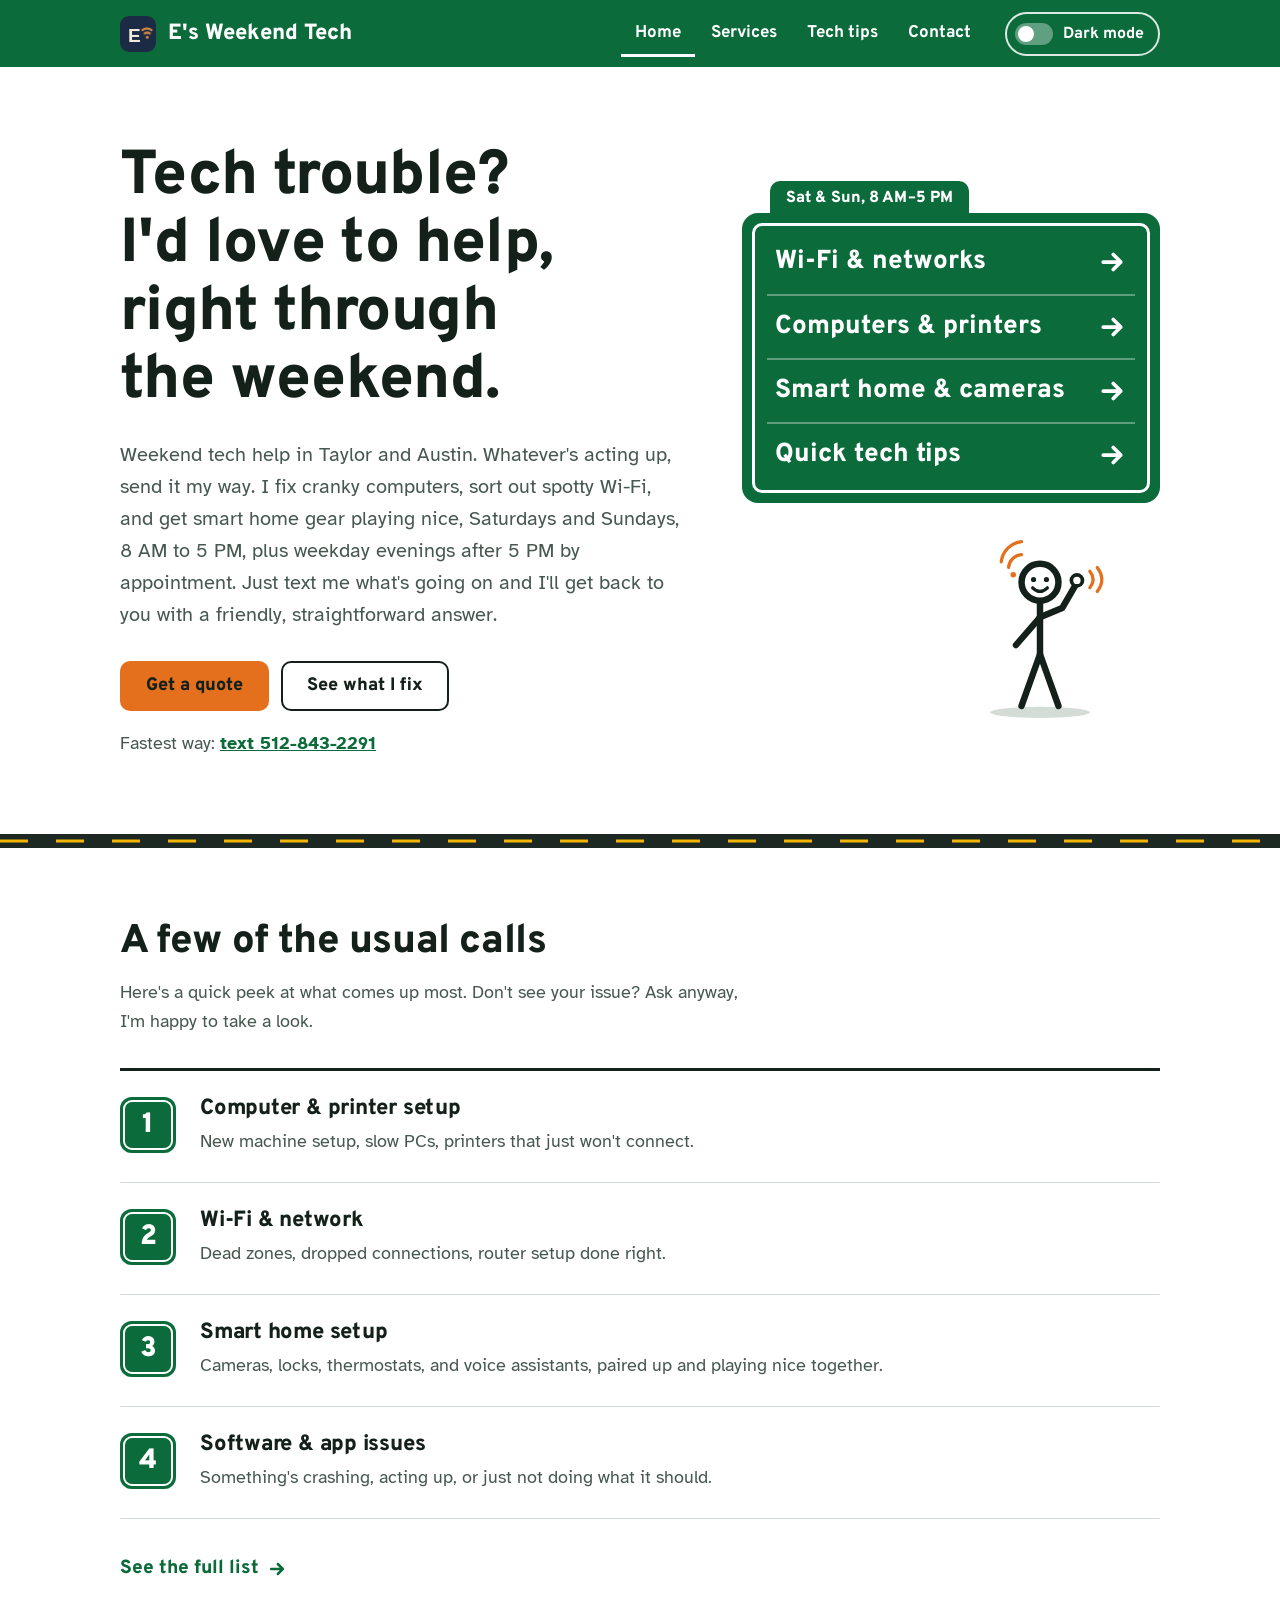
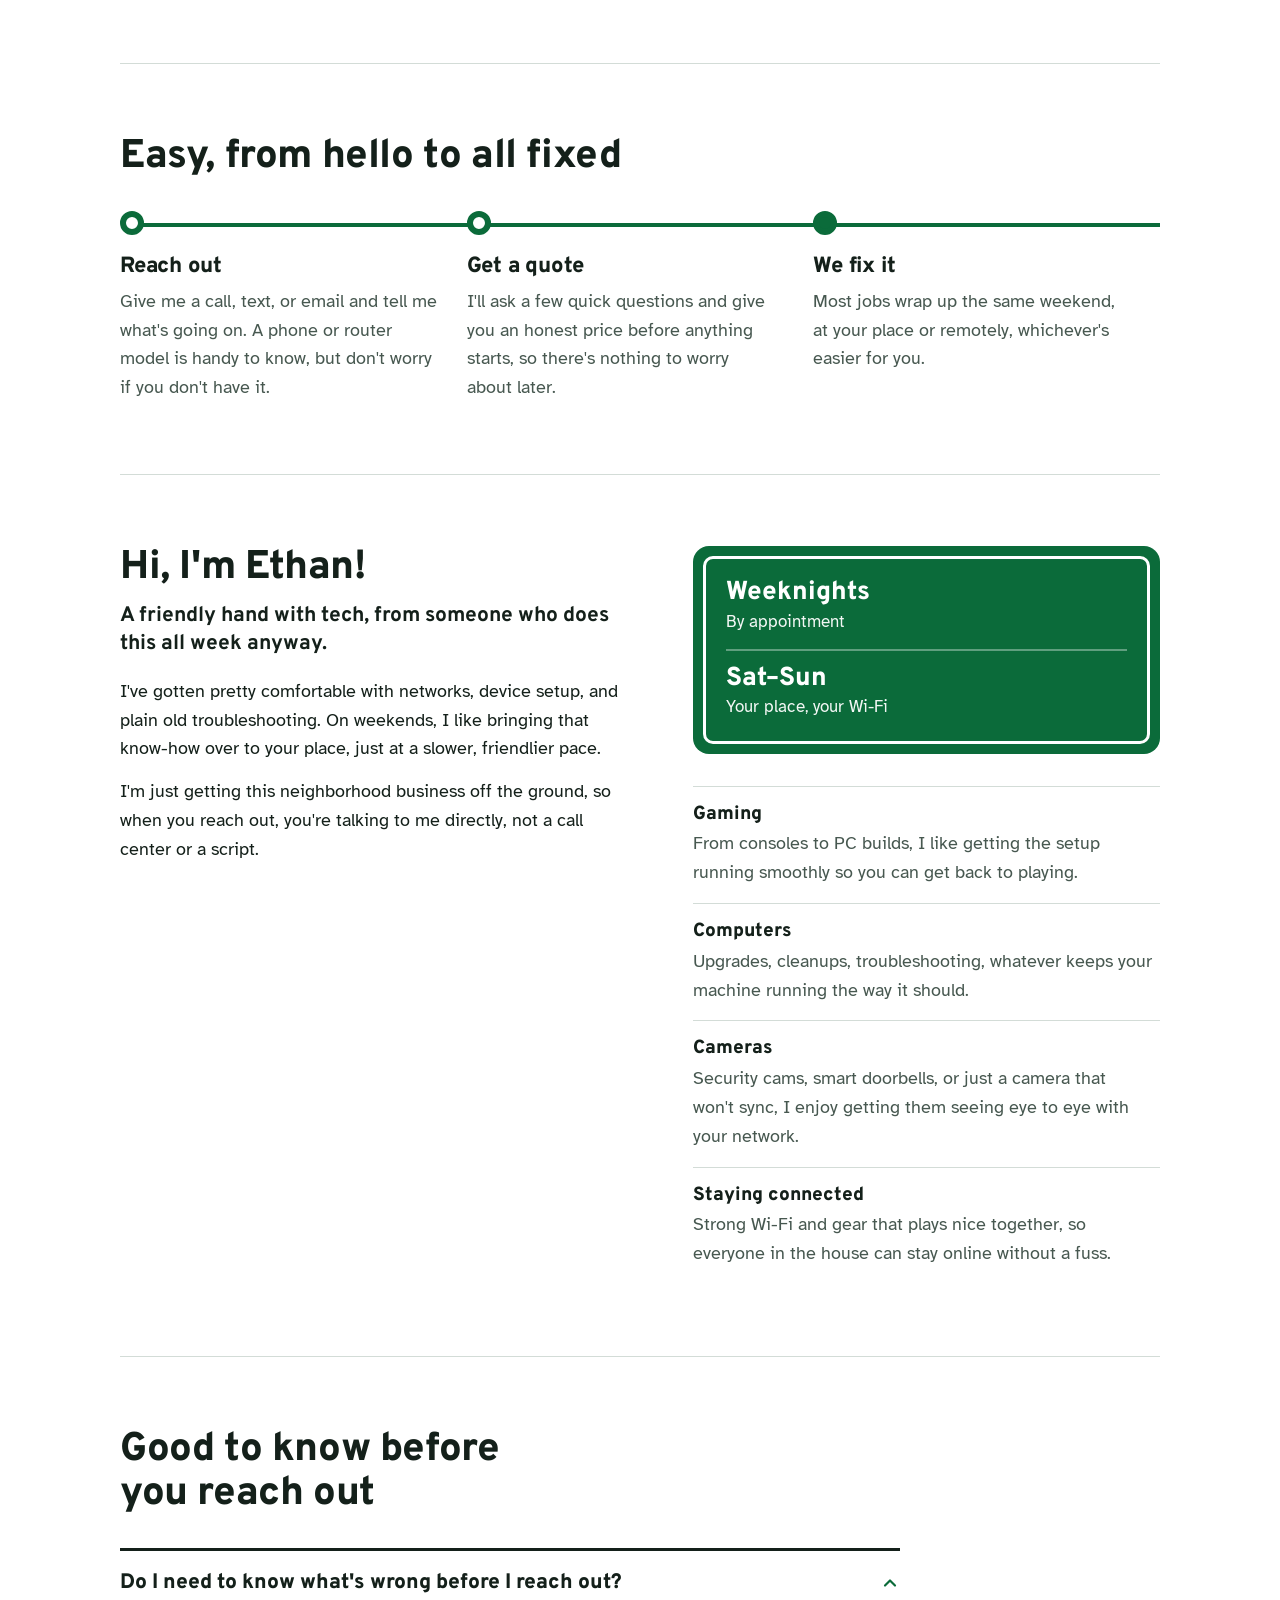
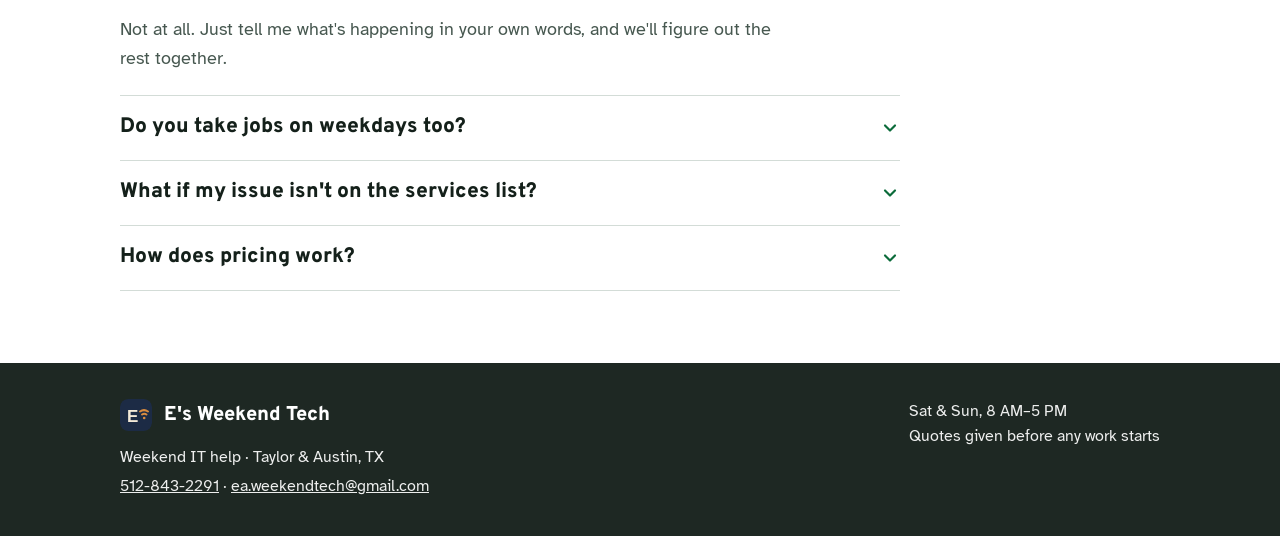
==== commit 5115a704: "Redesign: guide-sign look, light default with dark mode switch, Tech tips page, motion and stick fig" ====
--- a/index.html
+++ b/index.html
@@ -128,13 +128,13 @@
       <div class="reveal">
         <h2 id="about-heading">Hi, I'm Ethan!</h2>
         <p class="lead">A friendly hand with tech, from someone who does this all week anyway.</p>
-        <p>By day, I'm on an IT help desk supporting more than a thousand people across a multi-site company, so I've gotten pretty comfortable with networks, endpoint setup, and plain old troubleshooting. On weekends, I like bringing that same know-how over to your place, just at a slower, friendlier pace.</p>
+        <p>I've gotten pretty comfortable with networks, device setup, and plain old troubleshooting. On weekends, I like bringing that know-how over to your place, just at a slower, friendlier pace.</p>
         <p>I'm just getting this neighborhood business off the ground, so when you reach out, you're talking to me directly, not a call center or a script.</p>
       </div>
       <div class="reveal">
         <div class="sign sign-static" role="group" aria-label="My week">
           <div class="sign-inner">
-            <div class="sign-row"><strong>Mon&ndash;Fri</strong><span>IT help desk, 1,000+ people</span></div>
+            <div class="sign-row"><strong>Weeknights</strong><span>By appointment</span></div>
             <div class="sign-row"><strong>Sat&ndash;Sun</strong><span>Your place, your Wi-Fi</span></div>
           </div>
         </div>
